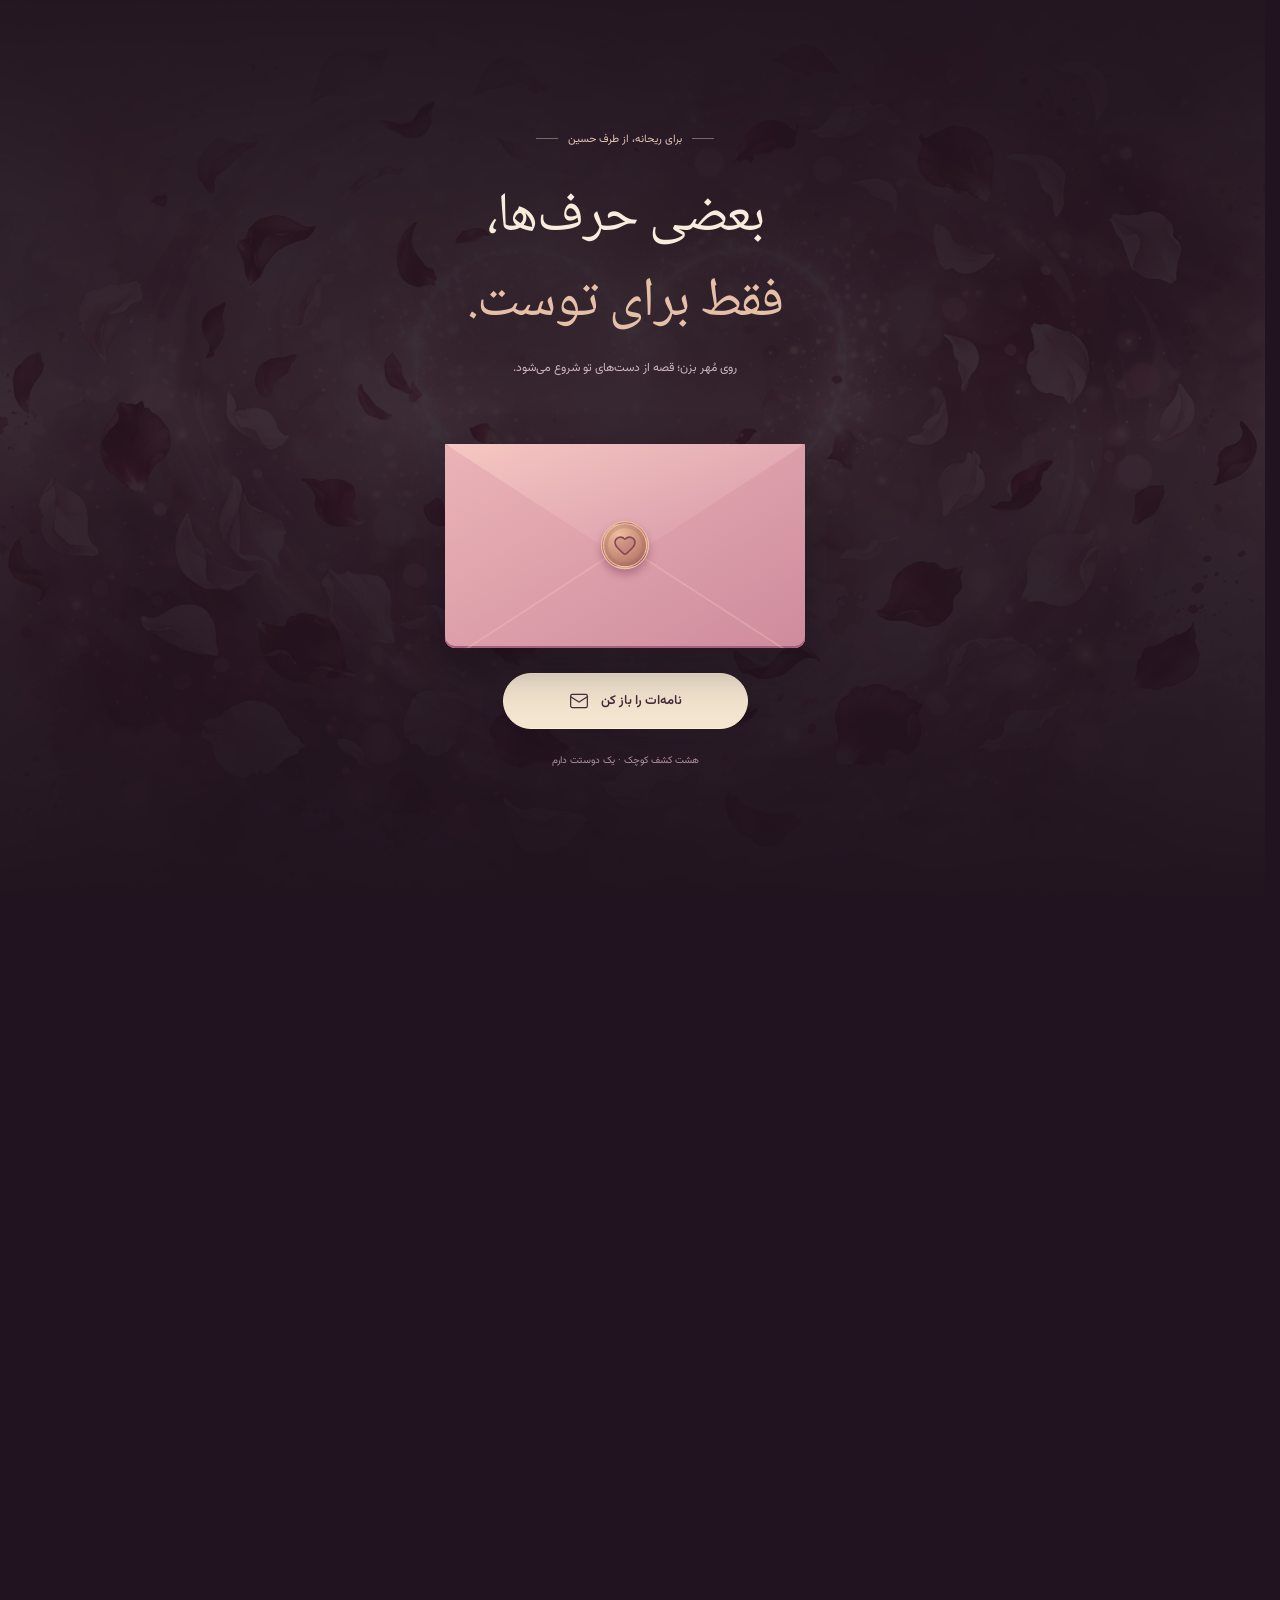
==== index.html @ 5a9adf11 "Fix touch entry and restore replayable cinematic interactions across the story" ====
<!doctype html>
<html lang="fa" dir="rtl"><head>
<meta charset="utf-8"><meta name="viewport" content="width=device-width,initial-scale=1,viewport-fit=cover">
<meta name="theme-color" content="#21131f"><meta name="color-scheme" content="dark">
<meta name="description" content="برای ریحانه، از طرف حسین؛ هشت کشف کوچک و یک دوستت دارم.">
<title>ریحانه | یک قصه برای دو نفر</title>
<script>history.scrollRestoration='manual';window.__entryHash=location.hash;if(location.hash)history.replaceState(null,'',location.pathname+location.search);</script>
<link rel="icon" href="assets/icons.svg" type="image/svg+xml">
<link rel="preload" href="assets/vazirmatn.woff2" as="font" type="font/woff2" crossorigin>
<link rel="preload" href="assets/naskh.ttf" as="font" type="font/ttf" crossorigin>
<link rel="stylesheet" href="experience.css?v=20261019-7">
<script defer src="content.js?v=20261019-7"></script><script defer src="experience.js?v=20261019-7"></script>
</head><body class="intro-visible">
<div id="story-intro" role="dialog" aria-modal="true" aria-labelledby="intro-title">
 <div class="intro-backdrop" aria-hidden="true"></div><div class="intro-content">
 <p class="overline">برای ریحانه، از طرف حسین</p>
 <h1 id="intro-title">بعضی حرف‌ها،<br><em>فقط برای توست.</em></h1>
 <p class="intro-sub">روی مُهر بزن؛ قصه از دست‌های تو شروع می‌شود.</p>
 <button class="intro-object" id="intro-envelope" type="button" aria-label="مُهر پاکت را باز کن" aria-controls="story"><span class="paper-envelope" aria-hidden="true"><span class="env-back"></span><span class="env-note">ریحانه‌ام<br><small>این دل، برای توست.</small></span><span class="env-pocket"></span><span class="env-flap"></span><span class="env-seal"><svg class="icon"><use href="assets/icons.svg#Heart"></use></svg></span></span></button>
 <button class="btn ivory" id="intro-start" type="button">نامه‌ات را باز کن <svg class="icon" aria-hidden="true"><use href="assets/icons.svg#Mail"></use></svg></button>
 <p class="intro-foot">هشت کشف کوچک · یک دوستت دارم</p>
 </div></div>
<main id="story" inert aria-hidden="true">
<section class="hero" id="home">
 <img class="hero-image" src="assets/hero.webp" width="1600" height="1067" alt="گردباد گلبرگ‌ها دور یک قلب نورانی" decoding="async">
 <div class="hero-shade"></div><div class="hero-content"><p class="overline">یک قصه، فقط برای ما</p><h2 role="heading" aria-level="1">ریحانه<span>آرامِ جانِ من</span></h2><p class="hero-copy">این‌همه راه، این‌همه آدم؛<br>چه خوب که سهمِ من، تو شدی.</p><a class="btn ivory" href="#ch1">بیا، از اینجا شروع کنیم <svg class="icon" aria-hidden="true"><use href="assets/icons.svg#ArrowLeft"></use></svg></a><a class="scroll-hint" href="#ch1">آرام پایین بیا <svg class="icon" aria-hidden="true"><use href="assets/icons.svg#ChevronDown"></use></svg></a></div>
</section>
<nav class="journey-nav" aria-label="مسیر قصه"><button id="journey-open" type="button" aria-haspopup="dialog"><svg class="icon" aria-hidden="true"><use href="assets/icons.svg#BookOpen"></use></svg><span id="current-label">قصهٔ ما</span></button><div class="journey-track" aria-hidden="true"><span id="progress-fill"></span></div><span id="progress-count" aria-label="تعداد مراحل کامل‌شده">۰ از ۸</span></nav>
<section class="chapter chapter-heart" id="ch1" data-chapter="1">
 <header class="chapter-head"><p class="eyebrow"><span>۱</span> از هشت کشف</p><h2>قلبم، پیشِ توست.</h2><p class="lead">نگهش دار. بعضی دل‌ها، با یک لمس آرام می‌گیرند.</p><span class="done-badge"><svg class="icon" aria-hidden="true"><use href="assets/icons.svg#Check"></use></svg>این تکه پیدا شد</span></header>
 <div class="scene heart-scene"><span class="scene-kicker">دل، به امانت</span><button id="hold-zone" type="button" aria-label="قلب را حدود سه ثانیه نگه دار" aria-describedby="hold-hint"><svg viewBox="0 0 100 100" aria-hidden="true">
              <defs>
                <clipPath id="heart-clip"><path d="M50 88C20 62 8 45 8 29.5 8 16.6 17.6 8 29.2 8 37.9 8 45.7 13.4 50 21.6 54.3 13.4 62.1 8 70.8 8 82.4 8 92 16.6 92 29.5 92 45 80 62 50 88Z"/></clipPath>
                <linearGradient id="heart-grad" x1="0" y1="1" x2="0" y2="0">
                  <stop offset="0%" stop-color="#962f57"/><stop offset="55%" stop-color="#d36b8b"/><stop offset="100%" stop-color="#ffd8c9"/>
                </linearGradient>
              </defs>
              <path d="M50 88C20 62 8 45 8 29.5 8 16.6 17.6 8 29.2 8 37.9 8 45.7 13.4 50 21.6 54.3 13.4 62.1 8 70.8 8 82.4 8 92 16.6 92 29.5 92 45 80 62 50 88Z" fill="#d59caa22" stroke="#efb8be" stroke-width="1"/>
              <g clip-path="url(#heart-clip)">
                <rect id="heart-fill" x="0" y="100" width="100" height="100" fill="url(#heart-grad)"/>
              </g>
            </svg><img class="glass-heart" src="assets/glass-heart.webp" width="560" height="560" loading="lazy" alt=""><span id="hold-pct">۰٪</span></button><p class="hint" id="hold-hint">سه ثانیه نگهش دار؛ همین‌قدر نزدیک.</p><button class="text-button heart-replay" id="heart-replay" type="button" hidden>دوباره، با یک لمس</button><div class="revelation" ><p class="waiting">یک حرفِ نگفته، همین‌جا منتظر توست.</p><p class="verse" hidden>دلِ من در سبدی عشق به نیلِ تو سپرد<br>نگهش دار؛ به موسی شدنش می‌ارزد</p></div></div><a class="next-link" href="#ch2">کشف بعدی<svg class="icon" aria-hidden="true"><use href="assets/icons.svg#ArrowLeft"></use></svg></a></section>
<section class="chapter chapter-letter" id="ch2" data-chapter="2"><header class="chapter-head"><p class="eyebrow"><span>۲</span> از هشت کشف</p><h2>چند خط، فقط برای تو.</h2><p class="lead">حرف‌هایی هست که هر بار باید جورِ دیگری گفت.</p><span class="done-badge"><svg class="icon" aria-hidden="true"><use href="assets/icons.svg#Check"></use></svg>این تکه پیدا شد</span></header>
 <div class="scene letter-scene" id="letter-stage"><div class="letter-closed" id="letter-closed"><button class="envelope-button" id="envelope" type="button" aria-label="باز کردن نامه‌های عاشقانه" aria-expanded="false" aria-controls="env-reader"><span class="paper-envelope" aria-hidden="true"><span class="env-back"></span><span class="env-note">ریحانه‌ام<br><small>این دل، برای توست.</small></span><span class="env-pocket"></span><span class="env-flap"></span><span class="env-seal"><svg class="icon"><use href="assets/icons.svg#Heart"></use></svg></span></span></button><p class="hint">روی مُهر بزن؛ این نامه برای توست.</p></div>
 <article class="letter-reader" id="env-reader" hidden><div class="letter-top"><span>از حسین، برای تو</span><button id="env-close" class="text-button" type="button">بستن <svg class="icon" aria-hidden="true"><use href="assets/icons.svg#X"></use></svg></button></div><p class="letter-title" id="letter-title"></p><p class="letter-verse" id="env-msg" tabindex="0" role="region" aria-label="متن نامه" aria-live="polite"></p><p class="letter-sign">با تمامِ دل، همسرت</p><div class="letter-controls"><button class="icon-button" id="env-prev" type="button" aria-label="نامهٔ قبلی"><svg class="icon" aria-hidden="true"><use href="assets/icons.svg#ArrowRight"></use></svg></button><span id="letter-count">۱ / ۲۷</span><button class="btn small" id="env-next" type="button">نامهٔ بعد <svg class="icon" aria-hidden="true"><use href="assets/icons.svg#ArrowLeft"></use></svg></button></div></article></div><a class="next-link" href="#ch3">کشف بعدی<svg class="icon" aria-hidden="true"><use href="assets/icons.svg#ArrowLeft"></use></svg></a></section>
<section class="chapter chapter-wheel" id="ch3" data-chapter="3"><header class="chapter-head"><p class="eyebrow"><span>۳</span> از هشت کشف</p><h2>تو، به هزار نام.</h2><p class="lead">هر اسمت، یک جورِ تازه از دوست داشتن است.</p><span class="done-badge"><svg class="icon" aria-hidden="true"><use href="assets/icons.svg#Check"></use></svg>این تکه پیدا شد</span></header>
 <div class="scene wheel-scene"><div class="wheel-wrap"><span class="wheel-pointer"><svg class="icon" aria-hidden="true"><use href="assets/icons.svg#Heart"></use></svg></span><canvas id="wheel" width="720" height="720" role="img" aria-label="گردونهٔ هشت نام عاشقانه"></canvas><span class="wheel-hub"><svg class="icon" aria-hidden="true"><use href="assets/icons.svg#Heart"></use></svg></span></div><div class="wheel-result" aria-live="polite"><h3 id="wheel-name">امروز چه صدایت کنم؟</h3><p id="wheel-mean">یکی از نام‌هایی که فقط بین ماست.</p></div><button class="btn" id="wheel-spin" type="button">بچرخان <svg class="icon" aria-hidden="true"><use href="assets/icons.svg#RotateCcw"></use></svg></button></div><a class="next-link" href="#ch4">کشف بعدی<svg class="icon" aria-hidden="true"><use href="assets/icons.svg#ArrowLeft"></use></svg></a></section>
<section class="chapter chapter-garden" id="ch4" data-chapter="4"><header class="chapter-head"><p class="eyebrow"><span>۴</span> از هشت کشف</p><h2>تو آمدی، بهار شد.</h2><p class="lead">ده گل بکار؛ برای تمام روزهایی که با تو سبز شدند.</p><span class="done-badge"><svg class="icon" aria-hidden="true"><use href="assets/icons.svg#Check"></use></svg>این تکه پیدا شد</span></header>
 <div class="scene garden-scene"><div id="garden" class="garden" role="group" aria-label="باغ ریحانه"><img src="assets/garden.webp" width="1200" height="800" loading="lazy" alt="باغی سبز در نور غروب، با گل‌های صورتی در دو سوی آن"><div id="flowers" aria-hidden="true"></div><button id="plant-flower" class="btn garden-plant" type="button">یک گل برای تو <svg class="icon" aria-hidden="true"><use href="assets/icons.svg#Flower2"></use></svg></button></div><p class="hint" id="garden-count">۰ از ۱۰ گل</p><div class="revelation" ><p class="waiting">یک حرفِ نگفته، همین‌جا منتظر توست.</p><p class="verse" hidden>هم‌قدم با من بیا این فصلِ حزن‌انگیز را<br>عشق زیبا می‌کند غمگینیِ پاییز را</p></div></div><a class="next-link" href="#ch5">کشف بعدی<svg class="icon" aria-hidden="true"><use href="assets/icons.svg#ArrowLeft"></use></svg></a></section>
<section class="chapter chapter-night" id="ch5" data-chapter="5"><header class="chapter-head"><p class="eyebrow"><span>۵</span> از هشت کشف</p><h2>روشنیِ شب‌های من.</h2><p class="lead">هفت فانوس را روشن کن. بعضی شب‌ها، یک نفر کم دارند.</p><span class="done-badge"><svg class="icon" aria-hidden="true"><use href="assets/icons.svg#Check"></use></svg>این تکه پیدا شد</span></header>
 <div class="scene night-scene"><div id="sky" class="sky" aria-label="هفت فانوس شب"></div><p class="hint" id="sky-progress">۰ از ۷ فانوس روشن</p><div class="revelation" ><p class="waiting">یک حرفِ نگفته، همین‌جا منتظر توست.</p><p class="verse" hidden>چو از شوق تو یک شب خواب در چشمم نمی‌آید<br>اجازت ده که شب‌ها گرد کویت پاسبان باشم…</p></div></div><a class="next-link" href="#ch6">کشف بعدی<svg class="icon" aria-hidden="true"><use href="assets/icons.svg#ArrowLeft"></use></svg></a></section>
<section class="chapter chapter-scratch" id="ch6" data-chapter="6"><header class="chapter-head"><p class="eyebrow"><span>۶</span> از هشت کشف</p><h2>یک قول، زیرِ غبار.</h2><p class="lead">زمان می‌گذرد؛ بعضی حرف‌ها سرِ جایشان می‌مانند.</p><span class="done-badge"><svg class="icon" aria-hidden="true"><use href="assets/icons.svg#Check"></use></svg>این تکه پیدا شد</span></header>
 <div class="scene scratch-scene"><div class="scratch-wrap"><p class="scratch-verse">به وصف هیچ کسی جز تو دم نخواهم زد<br>خوشا کسی که اگر شاعر است، شاعر توست</p><canvas id="scratch-canvas" aria-label="پوشش کارت؛ برای پیدا کردن عهد روی آن بکش"></canvas></div><p class="hint" id="scratch-pct">با انگشت، غبارِ روی قولم را کنار بزن.</p><button class="text-button" id="scratch-reveal" type="button">قولم را بخوان <svg class="icon" aria-hidden="true"><use href="assets/icons.svg#ArrowLeft"></use></svg></button><button class="text-button" id="scratch-replay" type="button" hidden>دوباره پیدایش کن</button></div><a class="next-link" href="#ch7">کشف بعدی<svg class="icon" aria-hidden="true"><use href="assets/icons.svg#ArrowLeft"></use></svg></a></section>
<section class="chapter chapter-compass" id="ch7" data-chapter="7"><header class="chapter-head"><p class="eyebrow"><span>۷</span> از هشت کشف</p><h2>هر راه، به تو می‌رسد.</h2><p class="lead">دور هم که بشوم، دلم راه برگشت را بلد است.</p><span class="done-badge"><svg class="icon" aria-hidden="true"><use href="assets/icons.svg#Check"></use></svg>این تکه پیدا شد</span></header>
 <div class="scene compass-scene"><div class="compass-wrap"><img src="assets/compass-case.webp" width="650" height="650" loading="lazy" alt="بدنهٔ برنجی قطب‌نمای دلم"><svg viewBox="0 0 300 300" aria-hidden="true">
              <circle cx="150" cy="150" r="142" fill="#251a2b" stroke="#b7986b" stroke-width="2"/>
              <circle cx="150" cy="150" r="118" fill="none" stroke="#b7986b" stroke-width="1.5" stroke-dasharray="3 7"/>
              <g font-family="Vazirmatn,Tahoma" font-weight="800" font-size="17" fill="#d9bf9c" text-anchor="middle">
                <text x="150" y="64" class="compass-north">ریحانه</text>
                <text x="235" y="157">سفر</text>
                <text x="150" y="245">خواب</text>
                <text x="65" y="157">دنیا</text>
              </g>
              <g id="needle">
                <polygon points="150,84 162,150 150,168 138,150" fill="#ecb69a"/>
                <polygon points="150,220 162,150 150,132 138,150" fill="#8b5668" opacity=".45"/>
              </g>
              <g transform="translate(150,150)">
                <path d="M0 9.35 -0.65 8.72C-3.4 6.36 -5 4.78 -5 2.75 -5 1.08 -3.58 -0.35 -1.75 -0.35 -0.94 -0.35 -0.09 0.05 0 0.59 0.09 0.05 0.94 -0.35 1.75 -0.35 3.58 -0.35 5 1.08 5 2.75 5 4.78 3.4 6.36 0.65 8.72Z" transform="scale(1.6) translate(0,-4)" fill="#d7b78a" stroke="#f8d9a2" stroke-width=".8"/>
              </g>
              <circle cx="150" cy="150" r="7" fill="#d7b78a" stroke="#f8d9a2" stroke-width="2.5"/>
            </svg></div><div class="compass-result" aria-live="polite"><h3 id="compass-word">راه خانه را بلدم.</h3><p id="compass-mean">بچرخان؛ ببین تهِ همهٔ راه‌ها کجاست.</p></div><button class="btn" id="compass-btn" type="button">دلم را راهی کن <svg class="icon" aria-hidden="true"><use href="assets/icons.svg#Compass"></use></svg></button><p class="mini-verse">مرا چون موج، دوری از تو ممکن نیست ای ساحل…</p></div><a class="next-link" href="#ch8">کشف بعدی<svg class="icon" aria-hidden="true"><use href="assets/icons.svg#ArrowLeft"></use></svg></a></section>
<section class="chapter chapter-rain" id="ch8" data-chapter="8"><header class="chapter-head"><p class="eyebrow"><span>۸</span> از هشت کشف</p><h2>این بار، دلم را بگیر.</h2><p class="lead">سی ثانیه بازی؛ یا یک‌راست برویم سراغ حرفِ آخر.</p><span class="done-badge"><svg class="icon" aria-hidden="true"><use href="assets/icons.svg#Check"></use></svg>این تکه پیدا شد</span></header>
 <div class="scene rain-scene"><div class="game-top"><span>قلب‌ها <b id="tap-caught">۰</b></span><span>زمان <b id="tap-time">۳۰</b></span><span>رکورد <b id="tap-best">۰</b></span></div><div id="tap-stage" class="tap-stage"><div id="tap-start-wrap"><p>یک بار دیگر، دلم را ببر.</p><button class="btn" id="tap-start" type="button">شروعِ باران <svg class="icon" aria-hidden="true"><use href="assets/icons.svg#Heart"></use></svg></button></div></div><p id="tap-msg" class="hint" role="status">قلب‌های روشن را بگیر؛ از تیره‌ها بگذر.</p><button class="text-button" id="tap-skip" type="button">فقط حرفِ دلت را می‌خواهم <svg class="icon" aria-hidden="true"><use href="assets/icons.svg#ArrowLeft"></use></svg></button><div class="revelation" ><p class="waiting">یک حرفِ نگفته، همین‌جا منتظر توست.</p><p class="verse" hidden>پشت هر پنجره باشم، نظرم خیره به توست<br>در نگاهم تو فقط منظرهٔ دلخواهی!</p></div></div><a class="next-link" href="#finale">حرفِ آخر <svg class="icon" aria-hidden="true"><use href="assets/icons.svg#ArrowLeft"></use></svg></a></section>
<section class="finale" id="finale"><p class="overline">تمام این قصه، برای همین لحظه بود</p><div class="final-heart"><svg class="icon" aria-hidden="true"><use href="assets/icons.svg#Heart"></use></svg></div><h2>آخرِ قصه،<br><em>باز هم تویی.</em></h2><div id="finale-lock"><p id="remaining-text">هشت تکهٔ قلب هنوز منتظر توست.</p><a id="next-missing" class="btn ivory" href="#ch1">برگردیم دنبال تکهٔ بعدی <svg class="icon" aria-hidden="true"><use href="assets/icons.svg#ArrowLeft"></use></svg></a></div><div id="finale-letter" hidden><p class="final-verse">چه زیبا می‌شود گاهی، به شخصی مبتلا گشتن<br>برای یک نفر ماندن، برای یک نفر مردن</p><p class="final-copy">ریحانه‌ام؛<br>این چند بازی، بهانه بود. دلم می‌خواست میان روزهای شلوغ، یک جای کوچک باشد که هر وقت بازش کردی، یادت بیاید: یکی هست که از داشتن تو، هنوز دلش گرم می‌شود.<br><strong>چه خوب که تو، هم‌سفرِ منی.</strong></p><span class="signature">حسین، با تمامِ دل</span><details class="voice-note"><summary>یک صدای آشنا <svg class="icon" aria-hidden="true"><use href="assets/icons.svg#Mail"></use></svg></summary><p>اگر پیام صوتی داری، همین‌جا انتخابش کن و گوش بده.</p><label class="file-label">انتخاب پیام صوتی<input id="voice-local" type="file" accept="audio/*"></label><audio id="voice-player" controls preload="none" hidden></audio></details></div></section>
<section id="memory-vault" hidden><details class="vault-shell"><summary><span><svg class="icon" aria-hidden="true"><use href="assets/icons.svg#BookOpen"></use></svg> صندوقچهٔ خاطرات ما</span><svg class="icon" aria-hidden="true"><use href="assets/icons.svg#ChevronDown"></use></svg></summary><p class="vault-intro">قصه‌مان هنوز ادامه دارد. یک لحظه‌اش را اینجا نگه داریم؟</p><div class="vault-grid"><form id="vault-form"><label>اسم این خاطره<input id="vault-title" maxlength="65" placeholder="مثلاً: آن عصرِ بارانی" required></label><label>حرفی که بماند<textarea id="vault-body" maxlength="1200" rows="4" required placeholder="از همان چیزهای کوچکِ دوست‌داشتنی…"></textarea></label><div class="form-row"><label>عکس، اگر دوست داری<input id="vault-photo" type="file" accept="image/*"></label><label>برای یک روزِ آینده<input id="vault-date" type="date"></label></div><button class="btn ivory" type="submit">بماند برای ما <svg class="icon" aria-hidden="true"><use href="assets/icons.svg#Heart"></use></svg></button><p id="vault-status" class="hint" role="status"></p></form><div id="vault-items"></div></div><p class="privacy-note">این یادگاری‌ها فقط در مرورگر همین دستگاه می‌مانند؛ پاک‌کردن داده‌های مرورگر، آن‌ها را هم پاک می‌کند.</p></details></section>
<footer>برای ریحانه، از طرف کسی که دلش پیش توست. <svg class="icon" aria-hidden="true"><use href="assets/icons.svg#Heart"></use></svg></footer>
</main><button id="sound-toggle" class="sound-toggle icon-button" type="button" aria-label="روشن کردن صدای افکت‌ها" aria-pressed="false"><svg class="icon" aria-hidden="true"><use href="assets/icons.svg#VolumeX"></use></svg></button><div id="story-toast" role="status" aria-live="polite"></div>
<dialog id="journey-dialog" aria-labelledby="journey-title"><div class="dialog-top"><h2 id="journey-title">کجای قصه‌ایم؟</h2><button id="journey-close" class="icon-button" type="button" aria-label="بستن مسیر قصه"><svg class="icon" aria-hidden="true"><use href="assets/icons.svg#X"></use></svg></button></div><p>هر کشف، یک تکه از قلب ما.</p><div id="journey-links"></div></dialog>
</body></html>
---- experience.css ----
@font-face{font-family:Vazirmatn;src:url('assets/vazirmatn.woff2') format('woff2');font-weight:100 900;font-display:swap}
@font-face{font-family:Naskh;src:url('assets/naskh.ttf') format('truetype');font-weight:400 700;font-display:swap}
:root{color-scheme:dark;--plum:#21131f;--cream:#f8ecdc;--muted:#c4aeb7;--rose:#d994a5;--gold:#d8b58c;--line:#e4c5b52b;--ease:cubic-bezier(.2,.75,.25,1);--safe-bottom:env(safe-area-inset-bottom,0px)}
*{box-sizing:border-box;-webkit-tap-highlight-color:transparent}html{scroll-behavior:smooth;scroll-padding-top:90px;scrollbar-gutter:stable}body{margin:0;background:var(--plum);color:var(--cream);font:400 14px/1.9 Vazirmatn,Tahoma,sans-serif;overflow-x:clip}button,input,textarea{font:inherit}button,a{-webkit-touch-callout:none;touch-action:manipulation}button{cursor:pointer}button:disabled{cursor:wait;opacity:.66}button,a,input,textarea,summary{outline-offset:5px}button:focus-visible,a:focus-visible,input:focus-visible,textarea:focus-visible,summary:focus-visible{outline:2px solid #f3d19f}a{color:inherit;text-decoration:none}button{color:inherit}h1,h2,h3,p{margin:0}h1,h2{font-family:Naskh,Vazirmatn,serif;font-weight:500}em{font-style:normal;color:#e6bfa7}img{max-width:100%;display:block}svg{display:block}.icon{width:20px;height:20px;fill:none;stroke:currentColor;stroke-width:1.45;stroke-linecap:round;stroke-linejoin:round;flex-shrink:0}[hidden]{display:none!important}body.intro-visible{overflow:hidden}body.intro-visible #story{visibility:hidden}body.intro-visible .sound-toggle{visibility:hidden}::selection{background:#8f4767;color:#fff}
.btn{border:1px solid #e1ac9f66;border-radius:999px;min-height:52px;padding:12px 25px;background:#a85b75;color:#fff1e7;box-shadow:0 8px 25px #120a1533;display:inline-flex;align-items:center;justify-content:center;gap:12px;font-size:13px;font-weight:600;transition:transform .22s,background .22s,box-shadow .22s}.btn:hover{background:#b76c85;box-shadow:0 10px 28px #120a1544}.btn:active,.icon-button:active{transform:scale(.97)}.btn.ivory{background:#f4e5d0;color:#452a38;border-color:#fff0d4;box-shadow:0 8px 26px #120a1522}.btn.ivory:hover{background:#fff3df}.btn.small{min-height:46px;padding:9px 18px;font-size:12px}.icon-button{width:46px;height:46px;border-radius:50%;display:inline-grid;place-items:center;border:1px solid var(--line);background:#fff6e90a;color:var(--cream)}.text-button{border:0;background:transparent;min-height:44px;padding:8px 5px;display:inline-flex;align-items:center;justify-content:center;gap:8px;font-size:12px;color:var(--muted)}.text-button:hover{color:var(--cream)}.overline{font-size:11px;color:#e2c4b5;font-weight:400}.overline:before,.overline:after{content:'';display:inline-block;vertical-align:middle;width:22px;height:1px;background:currentColor;opacity:.45;margin:0 10px}.hint{font-size:11px;line-height:1.9;color:var(--muted);text-align:center}.next-link{display:flex;align-items:center;justify-content:center;gap:12px;font-size:12px;min-height:48px;margin:24px auto 0;color:#d5b7b4;width:fit-content}.next-link .icon{width:16px}.next-link:hover{color:var(--cream)}
/* Invitation is part of the first HTML paint; its decorative layers cannot scroll. */
#story-intro{position:fixed;inset:0;z-index:200;overflow-y:auto;overflow-x:clip;display:grid;place-items:center;background:#21131f;isolation:isolate;transition:opacity .65s var(--ease),visibility .65s}.intro-backdrop{position:absolute;inset:0;overflow:hidden;z-index:-1;pointer-events:none;background:url('assets/hero.webp') center/cover;opacity:.18;filter:saturate(.6)}.intro-backdrop:after{content:'';position:absolute;inset:0;background:linear-gradient(0deg,#21131ff5,#21131f44 55%,#21131fe6)}.intro-content{position:relative;width:min(100%,470px);text-align:center;padding:max(34px,env(safe-area-inset-top)) 26px max(32px,var(--safe-bottom))}.intro-content h1{font-size:clamp(36px,9.6vw,53px);line-height:1.55;margin-top:25px;letter-spacing:-.02em}.intro-sub{color:#cdb7be;font-size:12px;margin-top:11px}.intro-object{position:relative;width:min(310px,90%);margin:24px auto 25px;perspective:900px}.intro-object img{width:100%;height:auto;filter:drop-shadow(0 20px 25px #10081277);transition:transform .85s var(--ease),opacity .7s}.seal-light{position:absolute;inset:30%;border-radius:50%;box-shadow:0 0 80px #dba29022;pointer-events:none}.intro-content>.btn{min-width:245px;min-height:56px}.intro-foot{font-size:10px;color:#ad919f;margin-top:22px}.opening .intro-object img{transform:translateY(-18px) rotateX(12deg) scale(1.04);opacity:.3}#story-intro.leaving{opacity:0;visibility:hidden;pointer-events:none}
.hero{min-height:100svh;position:relative;display:grid;align-items:end;isolation:isolate;overflow:hidden}.hero-image,.hero-shade{position:absolute;inset:0;width:100%;height:100%;object-fit:cover;z-index:-2}.hero-image{object-position:53% 50%}.hero-shade{z-index:-1;background:linear-gradient(0deg,#21131f 1%,#21131fdd 15%,#21131f22 80%)}.hero-content{text-align:center;padding:110px 24px 70px;max-width:600px;margin:0 auto;width:100%}.hero-content h2{font-size:clamp(75px,22vw,110px);line-height:1.2;margin:27px 0 24px;text-shadow:0 4px 30px #3b1027aa}.hero-content h2 span{display:block;font:400 19px/1.8 Naskh,Vazirmatn;letter-spacing:.03em;color:#ecc8b4;margin-top:12px}.hero-copy{font-size:14px;line-height:2.1;color:#ead6d4;margin-bottom:26px}.scroll-hint{font-size:10px;color:#b49ca8;display:flex;align-items:center;justify-content:center;gap:5px;margin:18px auto 0;width:fit-content;min-height:44px}.scroll-hint .icon{width:14px}
.journey-nav{position:sticky;top:0;z-index:60;display:flex;align-items:center;gap:15px;padding:12px 20px;background:#21131feb;border-bottom:1px solid #d8b58c22;backdrop-filter:blur(15px);min-height:66px}.journey-nav button{display:flex;align-items:center;gap:8px;background:none;border:0;min-height:42px;padding:0;font-size:11px;white-space:nowrap}.journey-nav .icon{width:17px;color:var(--gold)}.journey-track{height:2px;flex:1;background:#e4c5b529;border-radius:4px;overflow:hidden}.journey-track span{display:block;width:0;height:100%;background:#e6c6a5;transition:width .65s}.journey-nav>span{font-size:10px;color:#e0c2a9;white-space:nowrap}
.chapter{position:relative;padding:60px 20px 50px;scroll-margin-top:0;isolation:isolate;border-bottom:1px solid #edd2bc0b;--scene:#ffffff05}.chapter-head{max-width:560px;margin:0 auto 28px;text-align:center}.eyebrow{font-size:10px;color:var(--gold);display:flex;align-items:center;justify-content:center;gap:8px}.eyebrow>span{font:400 27px/1 Naskh,serif;border-bottom:1px solid var(--gold);padding:0 4px 6px}.chapter h2{font-size:clamp(31px,8.4vw,42px);line-height:1.55;margin:16px 0 10px}.lead{font-size:12px;line-height:2;color:#c8b3bb;max-width:38ch;margin:auto}.done-badge{display:none;align-items:center;justify-content:center;gap:5px;font-size:9px;color:#d5bda0;margin-top:12px}.done-badge .icon{width:13px;height:13px}.chapter.done .done-badge{display:inline-flex}.scene{position:relative;max-width:450px;margin:0 auto;border:1px solid var(--line);border-radius:26px;padding:24px 20px;background:var(--scene);box-shadow:0 20px 65px #0c071115;text-align:center;overflow:hidden}.scene-kicker{font-size:11px;color:var(--gold);font-family:Naskh,serif}.chapter-heart{background:#2b1928}.chapter-letter{background:#35232c}.chapter-wheel{background:#241c32}.chapter-garden{background:#142b27}.chapter-night{background:#151d30}.chapter-scratch{background:#33242b}.chapter-compass{background:#1a2634}.chapter-rain{background:#321b2b}
.revelation{min-height:112px;display:grid;align-items:center;margin:15px 0 0;position:relative}.revelation .waiting{font-size:10px;color:#9f8796}.verse{font-family:Naskh,serif;font-size:clamp(17px,4.5vw,21px);line-height:2;color:#f0d6bc;animation:reveal .65s var(--ease) both}.done .revelation{border-top:1px solid #e2bfa022;padding-top:14px}.done .revelation .waiting{display:none}.done .revelation .verse{display:block!important}#hold-zone{position:relative;display:block;width:240px;max-width:92%;aspect-ratio:1;margin:8px auto 10px;border:0;background:none;padding:0;touch-action:none;user-select:none;-webkit-user-select:none;filter:drop-shadow(0 10px 24px #c35d8130)}#hold-zone>svg{width:100%;height:100%;filter:drop-shadow(0 2px 2px #ffedcf22)}#hold-pct{position:absolute;inset:0;display:grid;place-items:center;padding-top:20px;font-size:24px;font-weight:300;color:#f8ddc7;font-variant-numeric:tabular-nums}.holding{animation:pulse 1.15s ease-in-out infinite}.heart-scene{background:#4a293522}.heart-scene .hint{min-height:42px}
.letter-scene{padding:0;min-height:450px;background:#f7eddf;color:#573c43;border:1px solid #dfc9a9;box-shadow:0 22px 60px #1309133d}.letter-closed{min-height:450px;display:flex;flex-direction:column;align-items:center;justify-content:center;padding:25px}.envelope-button{background:none;padding:0;border:0;width:100%;filter:drop-shadow(0 18px 15px #76465a2b);transition:transform .4s}.envelope-button:hover{transform:translateY(-4px)}.envelope-button img{width:100%;height:auto}.letter-closed .hint{color:#a17c7f;margin-top:18px}.letter-reader{min-height:450px;padding:22px 22px 18px;display:flex;flex-direction:column;background:#f8efdf;text-align:right;animation:reveal .5s var(--ease)}.letter-top{display:flex;align-items:center;justify-content:space-between;border-bottom:1px solid #b38b6b44;padding-bottom:8px;font-size:10px;color:#97747a}.letter-top .text-button{color:#997c7d;font-size:10px}.letter-top .icon{width:14px;height:14px}.letter-title{font:500 22px/1.6 Naskh,serif;color:#9a4d68;text-align:center;margin:18px 0 7px}.letter-verse{font:500 clamp(18px,4.8vw,21px)/2.15 Naskh,serif;white-space:pre-line;text-align:center;flex:1;display:grid;align-content:center;min-height:185px;color:#54393e;transition:opacity .16s}.letter-verse.changing{opacity:0}.letter-sign{font:400 13px Naskh,serif;color:#a47c77;text-align:left;margin:15px 0}.letter-controls{display:flex;align-items:center;justify-content:space-between;gap:12px;border-top:1px solid #bb927944;padding-top:14px;margin-top:auto}.letter-controls .icon-button{color:#8f6168;border-color:#b3847544;background:transparent}.letter-controls>span{font-size:10px;color:#a08078}.letter-controls .btn{background:#93516a;border-color:#a26573}.letter-reader.is-changing .letter-verse{opacity:0}
.wheel-wrap{position:relative;width:min(286px,100%);aspect-ratio:1;margin:14px auto 22px}.wheel-wrap canvas{width:100%;height:100%;display:block;filter:drop-shadow(0 12px 22px #09051466)}.wheel-pointer{position:absolute;top:-13px;left:50%;transform:translateX(-50%) rotate(180deg);color:#efd4b4;z-index:3}.wheel-pointer .icon{width:22px;height:22px;fill:#efd4b4}.wheel-hub{position:absolute;inset:38%;border-radius:50%;display:grid;place-items:center;background:#ead4b4;color:#8b4963;border:5px double #ad815f;box-shadow:0 4px 10px #0f091b77}.wheel-hub .icon{fill:#8b4963}.wheel-result,.compass-result{min-height:100px}.wheel-result h3,.compass-result h3{font-family:Naskh,serif;font-size:25px;font-weight:500;color:#e9c3ac}.wheel-result p,.compass-result p{font-size:11px;line-height:2;color:#c4afbf;max-width:32ch;margin:6px auto 0}.wheel-scene{padding-bottom:27px}
.garden-scene{padding:0 0 15px;border-color:#9bbfb133;background:#172e29}.garden{position:relative;aspect-ratio:1.13;overflow:hidden;isolation:isolate;touch-action:manipulation}.garden>img{position:absolute;inset:0;width:100%;height:100%;object-fit:cover;object-position:center;z-index:-1}.garden-plant{position:absolute;bottom:17px;left:50%;transform:translateX(-50%);white-space:nowrap;font-size:11px;min-height:46px;padding:10px 17px;background:#22392ddc;border-color:#d4c19766;backdrop-filter:blur(8px)}.garden-plant:active{transform:translateX(-50%) scale(.97)}#flowers{position:absolute;inset:0;pointer-events:none}.flower{position:absolute;bottom:20%;transform-origin:bottom center;animation:bloom .85s var(--ease) both;filter:drop-shadow(0 3px 4px #071a12aa)}.garden-scene>.hint{margin-top:16px}.garden-scene>.revelation{padding:0 15px}.garden-scene .verse{font-size:18px}
.night-scene{background:#0e1729;border-color:#b6c7e52e;padding:15px 15px 20px}.sky{position:relative;aspect-ratio:1.15;isolation:isolate;border-radius:18px;background:#101a30;overflow:hidden}.sky-stars{position:absolute;inset:0;width:100%;height:100%;opacity:.7;pointer-events:none}.lantern{position:absolute;transform:translate(-50%,-50%);width:48px;height:62px;display:grid;place-items:center;border:0;background:transparent;color:#d9b28f88;padding:0;transition:color .6s,filter .6s}.lantern svg{width:32px;height:43px}.lantern.lit{color:#ffdf9b;filter:drop-shadow(0 0 10px #f8c77a88) drop-shadow(0 0 25px #ffc36955)}.night-scene>.hint{margin-top:12px}.night-scene .revelation{padding:10px 0 0}
.scratch-scene{padding:22px 15px}.scratch-wrap{position:relative;min-height:210px;display:grid;align-items:center;border-radius:15px;overflow:hidden;background:#f3e5d0;color:#65404a;border:1px solid #d1b28d}.scratch-verse{font:500 clamp(17px,4.5vw,21px)/2.3 Naskh,serif;padding:34px 12px}.scratch-wrap canvas{position:absolute;inset:0;width:100%;height:100%;touch-action:none;cursor:crosshair}.scratch-scene>.hint{margin:15px 0 2px}.scratch-scene .text-button{color:#d9b8b8}.compass-wrap{width:min(290px,100%);aspect-ratio:1;margin:0 auto 15px;filter:drop-shadow(0 8px 15px #060e1a88)}.compass-wrap svg{width:100%;height:100%}.compass-wrap svg>circle:first-of-type{stroke-width:5}.compass-wrap svg>circle:nth-of-type(2){stroke-opacity:.5}.compass-north{fill:#f6d2b7;font-size:18px}#needle{transform-origin:150px 150px;transition:transform 2.8s cubic-bezier(.12,.72,.18,1)}.compass-scene{background:#23303b;border-color:#c6b0833d}.mini-verse{font:400 15px/2 Naskh,serif;color:#ac9f9b;margin-top:23px}.compass-result{min-height:108px}
.rain-scene{padding:17px 14px 20px;background:#41223344}.game-top{display:flex;justify-content:space-around;gap:10px;align-items:center;font-size:10px;color:#c5a8b4;padding-bottom:16px}.game-top b{font-weight:500;color:#ffe1cd;font-size:16px;display:block;font-variant-numeric:tabular-nums}.tap-stage{position:relative;height:310px;border-radius:17px;overflow:hidden;background:#201523;border:1px solid #d3a9b424;touch-action:manipulation}#tap-start-wrap{position:absolute;inset:0;display:flex;align-items:center;justify-content:center;flex-direction:column;gap:20px;background:#241726e8;z-index:2}#tap-start-wrap>p{font-family:Naskh,serif;font-size:23px;color:#e5c6b5}.tap-heart{position:absolute;width:47px;height:47px;top:-52px;padding:6px;border:0;background:none;touch-action:none;animation:rainfall var(--life,3s) linear forwards;will-change:transform;color:#f1b6c5}.tap-heart .icon{width:100%;height:100%;fill:currentColor;stroke:#f3d1b3;stroke-width:.6;filter:drop-shadow(0 1px 5px #ef83a366)}.tap-heart.bad{color:#5a3a50}.tap-heart.bad .icon{stroke:#a786a1;filter:none}.rain-scene>#tap-msg{min-height:46px;padding:10px 5px 0}.rain-scene .revelation{min-height:100px}.rain-scene .text-button{color:#d8b2c3}
.finale{text-align:center;padding:80px 24px 70px;max-width:680px;margin:auto;scroll-margin-top:85px}.final-heart{width:70px;height:70px;margin:35px auto 18px;color:#d6a0a6;display:grid;place-items:center}.final-heart .icon{width:60px;height:60px;stroke-width:.7}.journey-complete .final-heart{filter:drop-shadow(0 0 22px #d588a766);animation:pulse 3s infinite}.journey-complete .final-heart .icon{fill:#bd728a33}.finale h2{font-size:42px;line-height:1.55;margin-bottom:25px}#remaining-text{font-size:12px;color:#c4a9b7;margin-bottom:24px}.final-verse{font:400 20px/2.2 Naskh,serif;color:#d8b48d;margin:28px 0;border-block:1px solid var(--line);padding:25px 0}.final-copy{font-size:13px;line-height:2.6;color:#dfcbd2;text-align:justify;text-align-last:center}.final-copy strong{display:block;text-align:center;font-size:15px;font-weight:500;color:#f2d5bf;margin-top:16px}.signature{font:500 19px Naskh,serif;color:#d2a6a2;display:block;margin:25px 0 0}.voice-note{max-width:370px;margin:36px auto 0;border-top:1px solid var(--line);padding-top:16px}.voice-note summary{list-style:none;cursor:pointer;display:flex;align-items:center;justify-content:center;gap:8px;font-size:11px;min-height:44px;color:#b99da8}.voice-note>p{font-size:11px;color:#c6aeb9;margin:12px 0}.file-label{display:block;font-size:11px}.file-label input{display:block;margin:10px auto;max-width:100%}audio{width:100%;margin-top:14px}
#memory-vault{padding:0 20px 50px;max-width:900px;margin:auto}.vault-shell{border:1px solid var(--line);border-radius:22px;background:#fff7eb04;padding:8px 18px}.vault-shell>summary{display:flex;justify-content:space-between;align-items:center;min-height:58px;cursor:pointer;font:400 21px Naskh,serif}.vault-shell>summary>span{display:flex;align-items:center;gap:12px}.vault-shell>summary>.icon{width:17px}.vault-intro{font-size:12px;color:#c7adb8;margin:12px 0 24px}.vault-grid{display:grid;gap:25px}label{display:block;font-size:11px;color:#d4bcc3;margin-bottom:17px}input,textarea{display:block;width:100%;min-width:0;margin-top:8px;background:#ead7cf0a;border:1px solid #c9a2ae40;border-radius:12px;padding:12px;color:#f7e8dc;min-height:47px;font-size:12px;line-height:1.9}textarea{resize:vertical}input[type=file]{font-size:10px;padding:10px}input[type=date]{text-align:right}input::placeholder,textarea::placeholder{color:#987c89}form .btn{width:100%}.privacy-note{font-size:10px;color:#ad8d9d;line-height:2;margin:22px 0 16px}.vault-item{border-top:1px solid var(--line);padding:18px 0}.vault-item h4{font-size:13px;font-weight:500;margin:0 0 7px}.vault-item p{font-size:12px;color:#cfb7c1;white-space:pre-wrap;overflow-wrap:anywhere}.vault-item img{border-radius:12px;margin-top:13px;max-height:240px;object-fit:cover;width:100%}.vault-date{font-size:9px;color:#ad8b9b;margin-bottom:8px}.vault-delete{border:0;background:none;color:#ac8c9c;min-height:44px;padding:8px 0;font-size:10px}.vault-empty{font-size:11px;color:#ac8c9c;text-align:center;padding:25px 8px}
footer{display:flex;justify-content:center;align-items:center;gap:8px;font-size:9px;color:#9d7c8d;padding:20px 50px calc(75px + var(--safe-bottom));text-align:center}footer .icon{width:12px;height:12px}.sound-toggle{position:fixed;bottom:calc(14px + var(--safe-bottom));left:15px;z-index:65;background:#251723e8;backdrop-filter:blur(10px);border-color:#c9a78f55;width:44px;height:44px;color:#e5c8ae}.sound-toggle .icon{width:17px;height:17px}#story-toast{position:fixed;bottom:calc(76px + var(--safe-bottom));left:50%;transform:translate(-50%,12px);width:max-content;max-width:calc(100vw - 40px);z-index:80;background:#f0e1ce;color:#54313e;border-radius:999px;padding:11px 22px;font-size:11px;box-shadow:0 8px 25px #0f081844;opacity:0;visibility:hidden;pointer-events:none;transition:opacity .25s,transform .25s,visibility .25s}#story-toast.visible{transform:translate(-50%,0);opacity:1;visibility:visible}
dialog{padding:24px;border:1px solid #c5a58a55;border-radius:26px;background:#2c1c2a;color:var(--cream);width:min(420px,calc(100vw - 30px));max-height:85svh;overflow:auto}dialog::backdrop{background:#100a17ad;backdrop-filter:blur(5px)}.dialog-top{display:flex;align-items:center;justify-content:space-between}.dialog-top h2{font-size:29px}.dialog-top+p{font-size:11px;color:#b797a8;margin:12px 0 15px}#journey-links a{display:flex;align-items:center;gap:14px;min-height:53px;border-top:1px solid var(--line);font-size:12px}#journey-links a>span:first-child{font-family:Naskh,serif;font-size:21px;color:#ba959b;width:22px}#journey-links .icon{margin-right:auto;width:16px;color:#e7c799}#journey-links a.is-current{color:#f6d8b8}
@keyframes reveal{from{opacity:0;transform:translateY(8px)}to{opacity:1;transform:none}}@keyframes pulse{0%,100%{transform:scale(1)}50%{transform:scale(1.025)}}@keyframes bloom{from{opacity:0;transform:scale(.1) rotate(-8deg)}to{opacity:1;transform:scale(1) rotate(0)}}@keyframes rainfall{to{transform:translateY(380px) rotate(18deg)}}
@media(min-width:760px){.intro-content{padding-block:40px}.intro-object{width:360px;max-width:100%;margin-block:25px}.intro-content h1{font-size:55px}.hero-content{padding-bottom:95px}.hero-content h2{font-size:125px}.hero-image{object-position:center 40%}.hero-copy{font-size:16px}.journey-nav{padding-inline:max(30px,calc((100vw - 1000px)/2));gap:24px}.journey-nav button{font-size:12px}.chapter{display:grid;grid-template-columns:minmax(0,370px) minmax(0,480px);justify-content:center;align-items:center;gap:0 60px;padding:85px 45px;min-height:85svh}.chapter-head{text-align:right;max-width:370px;margin:0}.eyebrow{justify-content:flex-start}.chapter h2{font-size:42px}.lead{font-size:14px;margin:0;line-height:2.2}.scene{width:100%;max-width:480px;grid-column:2;grid-row:1 / span 2}.next-link{grid-column:1;align-self:start;margin:25px 0 0;justify-content:flex-start}.done-badge{justify-content:flex-start}.verse{font-size:22px}.garden{aspect-ratio:1.25}.letter-reader,.letter-closed,.letter-scene{min-height:460px}.letter-verse{font-size:23px}.vault-grid{grid-template-columns:1fr 1fr;gap:35px}.finale h2{font-size:54px}.final-copy{font-size:15px}.final-verse{font-size:24px}.form-row{display:grid;grid-template-columns:1fr 1fr;gap:12px}}
@media(max-height:730px) and (max-width:600px){.intro-content{padding-block:23px}.intro-content h1{font-size:35px;margin-top:18px}.intro-object{width:250px;margin:14px auto}.intro-content>.btn{min-height:50px}.intro-foot{margin-top:13px}}
@media(max-width:360px){.chapter{padding-inline:15px}.chapter h2{font-size:29px}.scene{padding-inline:15px}.letter-scene{padding:0}.letter-reader{padding-inline:16px}.letter-verse{font-size:18px}.journey-nav{padding-inline:14px;gap:10px}.intro-content{padding-inline:20px}.intro-content h1{font-size:35px}.verse{font-size:17px}}
@media(prefers-reduced-motion:reduce){html{scroll-behavior:auto}*,*:before,*:after{animation-duration:.01ms!important;animation-iteration-count:1!important;transition-duration:.01ms!important}#needle{transition:none}.tap-heart{animation:none!important}.holding,.journey-complete .final-heart{animation:none!important}}
/* Hero drift runs while its scene is visible; other restored motion is scoped below. */
.hero.is-visible .hero-image{animation:hero-drift 24s ease-in-out infinite alternate;will-change:transform}
@keyframes hero-drift{from{transform:scale(1)}to{transform:scale(1.055)}}
@media(prefers-reduced-motion:reduce){.hero.is-visible .hero-image{animation:none;will-change:auto}}
/* Reserve completion labels; expose invitation only once local fonts have settled. */
.intro-content{visibility:hidden;opacity:0;transition:opacity .4s ease}
.intro-ready .intro-content{visibility:visible;opacity:1}
.done-badge{display:flex;visibility:hidden;min-height:22px}
.chapter.done .done-badge{display:flex;visibility:visible}
.revelation{min-height:130px}
.lead{font-size:13px}
@media(min-width:760px){.lead{font-size:14px}}
/* Tactile, locally stored assets, with native interactive overlays. */
#hold-zone{--heart-light:0;isolation:isolate}
#hold-zone>svg{position:absolute;inset:0;opacity:.12}
#hold-zone:before{content:'';position:absolute;inset:20%;background:#e795b0;border-radius:50%;filter:blur(25px);opacity:calc(var(--heart-light)*.65);z-index:-1}
.glass-heart{position:absolute;inset:0;width:100%;height:100%;object-fit:contain;filter:brightness(calc(1 + var(--heart-light)*.22));transition:filter .15s;pointer-events:none}
#hold-pct{z-index:2;padding-top:8px;color:#fff0df;font-size:19px;text-shadow:0 2px 7px #3c1429}
.flower{width:34px!important;height:88px!important;filter:drop-shadow(0 2px 3px #071a12aa)}
.flower img{width:100%;height:100%;object-fit:contain}
.lantern img{width:44px;height:62px;object-fit:contain;filter:brightness(.45) saturate(.3);opacity:.8;transition:filter .7s,opacity .7s}
.lantern.lit img{filter:brightness(1.2) saturate(1);opacity:1}
.lantern.lit{filter:drop-shadow(0 0 13px #f8c77a66)}
.compass-wrap{position:relative;isolation:isolate}
.compass-wrap>img{position:absolute;inset:0;width:100%;height:100%;object-fit:contain;z-index:-1}
.compass-wrap svg>circle:first-of-type{opacity:0}
.compass-wrap svg>circle:nth-of-type(2){opacity:.25}
.letter-reader,.letter-closed,.letter-scene{min-height:460px;height:460px}
.letter-verse{min-height:0;overflow-y:auto;overscroll-behavior:contain;scrollbar-width:thin;scrollbar-color:#b88b8b #ead7c9}
/* Restored physical motion and touch feedback; all decorative animation pauses offscreen. */
.intro-object{display:block;border:0;background:none;padding:0;min-height:208px;aspect-ratio:1.48;isolation:isolate;overflow:visible;-webkit-user-select:none;user-select:none}
.intro-object:disabled{opacity:1;cursor:default}
.paper-envelope{position:relative;display:block;width:100%;height:100%;aspect-ratio:1.48;perspective:1000px;filter:drop-shadow(0 20px 23px #10081255);transform-style:preserve-3d}
.env-back,.env-pocket,.env-flap,.env-note,.env-seal{position:absolute;display:block}
.env-back{inset:16% 0 0;border-radius:10px;background:linear-gradient(140deg,#d999a6,#a65c77);box-shadow:inset 0 0 0 1px #f6d4bc77}
.env-note{inset:22% 7% 7%;background:linear-gradient(135deg,#fff5df,#f3ddba);border:1px solid #d5b99b;border-radius:6px;display:grid;align-content:center;text-align:center;color:#9b526c;font:500 clamp(20px,5vw,27px)/1.8 Naskh,serif;box-shadow:0 2px 15px #69334d22;transition:transform .8s .45s var(--ease);z-index:1}
.env-note:after{content:'';position:absolute;inset:9px;border:1px solid #b79c7633;border-radius:2px;pointer-events:none}.env-note small{font:400 11px/2 Vazirmatn,sans-serif;color:#9e7b72}
.env-pocket{inset:16% 0 0;border-radius:0 0 10px 10px;background:linear-gradient(150deg,#ebb4b7,#ce8b9d);clip-path:polygon(0 0,50% 53%,100% 0,100% 100%,0 100%);z-index:3;box-shadow:inset 0 -2px 0 #a5617c}
.env-pocket:after{content:'';position:absolute;inset:0;background:linear-gradient(33deg,transparent 49.7%,#f4c9bf66 50%,transparent 50.5%),linear-gradient(-33deg,transparent 49.7%,#f4c9bf66 50%,transparent 50.5%)}
.env-flap{inset:16% 0 auto;height:48%;background:linear-gradient(160deg,#f6c8c2,#d494a7);clip-path:polygon(0 0,100% 0,50% 100%);transform-origin:50% 0;backface-visibility:visible;transition:transform .7s var(--ease);z-index:4}
.env-seal{left:50%;top:50%;width:48px;height:48px;border-radius:50%;display:grid;place-items:center;background:radial-gradient(circle at 35% 25%,#efbf9e,#c08270 65%,#8c4d59);border:3px double #f0c5a7;box-shadow:0 5px 9px #71334f66,inset 0 0 0 4px #a36a6444;transform:translate(-50%,-12%);z-index:5;transition:transform .35s,opacity .3s;color:#8a4357}
.env-seal .icon{width:24px;height:24px;fill:#8a435733;stroke-width:1.6}
.opening .env-flap{transform:rotateX(180deg)}.opening .env-note{transform:translateY(-63%)}.opening .env-seal{transform:translate(-50%,5px) scale(.5) rotate(-30deg);opacity:0}
.envelope-button{height:auto;aspect-ratio:1.48;max-width:340px;perspective:1000px}.letter-closed{overflow:hidden}.envelope-button .paper-envelope{height:100%}
.intro-object .paper-envelope{animation:envelope-breathe 4.5s ease-in-out infinite paused}
.intro-ready.motion-visible:not(.opening) .intro-object .paper-envelope{animation-play-state:running}
#story-intro.opening .intro-object .paper-envelope{animation:none;transform:translateY(12px);transition:transform 1.2s}
#story-intro.opening .intro-sub{opacity:.45;transition:opacity .4s}
#hold-zone>svg{z-index:1;opacity:.78;mix-blend-mode:screen;transform:scale(.82);pointer-events:none}#hold-zone .glass-heart{z-index:0;opacity:.8}
.motion-visible #hold-zone{animation:heartbeat 2.2s ease-in-out infinite}.motion-visible #hold-zone.holding{animation:heartbeat .65s ease-in-out infinite}
#hold-zone:after{content:'';position:absolute;inset:10%;border:1px solid #efaab555;border-radius:50%;opacity:0;pointer-events:none}.holding:after{animation:heart-ring 1.1s ease-out infinite}
.heart-replay{margin:0 auto;color:#d6a9b7;min-height:44px}.heart-scene .hint{min-height:42px}
.interaction-burst{position:absolute;inset:0;z-index:12;pointer-events:none;overflow:visible}.interaction-burst>span{position:absolute;width:16px;height:16px;color:#eab4ac;animation:burst-flight var(--duration) cubic-bezier(.15,.7,.3,1) both}.interaction-burst .icon{width:100%;height:100%;fill:#d6819a77;stroke-width:1}
.petal-field{position:absolute;inset:0;overflow:hidden;pointer-events:none;z-index:0}.petal-field i{position:absolute;top:-22px;width:var(--petal);height:calc(var(--petal)*1.5);background:linear-gradient(130deg,#e6a1b7aa,#af627c55);border-radius:90% 0 85% 5%;animation:petal-fall var(--fall) var(--delay) linear infinite paused;opacity:.65}.motion-visible>.petal-field i{animation-play-state:running}
.hero-content,.chapter-head,.scene,.finale>*{position:relative}.hero-content{z-index:1}.intro-content{z-index:1}
.flower{animation:bloom .85s var(--ease) both;pointer-events:none}.flower img{transform-origin:50% 95%;animation:rose-sway 4s var(--sway-delay,0s) ease-in-out infinite alternate paused}.motion-visible .flower img{animation-play-state:running}
.motion-visible .lantern{animation:lantern-sway 4.5s ease-in-out infinite}.lantern:nth-of-type(even){animation-delay:-2s}.lantern img{transform-origin:50% 7%}.lantern.rekindle img{animation:rekindle .8s ease-out}.motion-visible .lantern.lit img{animation:lantern-glow 3.2s ease-in-out infinite}.motion-visible .lantern.rekindle img{animation:rekindle .8s ease-out}
.twinkle{position:absolute;width:3px;height:3px;border-radius:50%;background:#ffe6c5;box-shadow:0 0 8px #ffd69e;pointer-events:none;animation:twinkle 4s var(--delay) ease-in-out infinite paused}.motion-visible .twinkle{animation-play-state:running}
.chapter-head{transition:opacity .7s,transform .7s}.chapter:not(.motion-visible) .chapter-head{opacity:.55;transform:translateY(10px)}
@keyframes envelope-breathe{0%,100%{transform:translateY(0) rotate(-1deg)}50%{transform:translateY(-8px) rotate(1deg)}}
@keyframes heartbeat{0%,38%,66%,100%{transform:scale(1)}15%{transform:scale(1.055)}48%{transform:scale(1.035)}}
@keyframes heart-ring{0%{opacity:.55;transform:scale(.8)}100%{opacity:0;transform:scale(1.4)}}
@keyframes burst-flight{0%{opacity:1;transform:translate(-50%,-50%) scale(.3)}100%{opacity:0;transform:translate(calc(-50% + var(--dx)),calc(-50% + var(--dy))) scale(1.1) rotate(var(--turn))}}
@keyframes petal-fall{0%{transform:translate3d(0,-15px,0) rotate(0)}100%{transform:translate3d(var(--drift),1100px,0) rotate(330deg)}}
@keyframes rose-sway{from{transform:rotate(-5deg)}to{transform:rotate(5deg)}}
@keyframes lantern-sway{0%,100%{transform:translate(-50%,-50%) rotate(-3deg)}50%{transform:translate(-50%,calc(-50% - 5px)) rotate(3deg)}}
@keyframes lantern-glow{0%,100%{filter:brightness(1.1) saturate(1)}50%{filter:brightness(1.4) saturate(1.1)}}
@keyframes rekindle{0%,100%{transform:scale(1)}40%{transform:scale(1.2)}}
@keyframes twinkle{0%,100%{opacity:.15;transform:scale(.7)}50%{opacity:.9;transform:scale(1.4)}}
@media(max-height:730px) and (max-width:600px){.intro-object{min-height:169px;width:250px;margin:16px auto}.intro-content h1{font-size:32px}}
@media(prefers-reduced-motion:reduce){.chapter:not(.motion-visible) .chapter-head{opacity:1;transform:none}.interaction-burst,.petal-field{display:none}.motion-visible #hold-zone,.motion-visible .lantern,.motion-visible .lantern.lit img{animation:none}.opening .env-note{transition-delay:0s}}
.heart-replay[hidden]{display:flex!important;visibility:hidden;pointer-events:none}
.motion-visible .scroll-hint .icon{animation:scroll-bob 1.8s ease-in-out infinite}
@keyframes scroll-bob{0%,100%{transform:translateY(-2px)}50%{transform:translateY(4px)}}
@media(prefers-reduced-motion:reduce){.motion-visible .scroll-hint .icon{animation:none}}
/* Prevent the envelope's preferred ratio from widening the grid on 320px phones. */
.intro-content{min-width:0;max-width:100%}.intro-object{min-width:0;min-height:0}
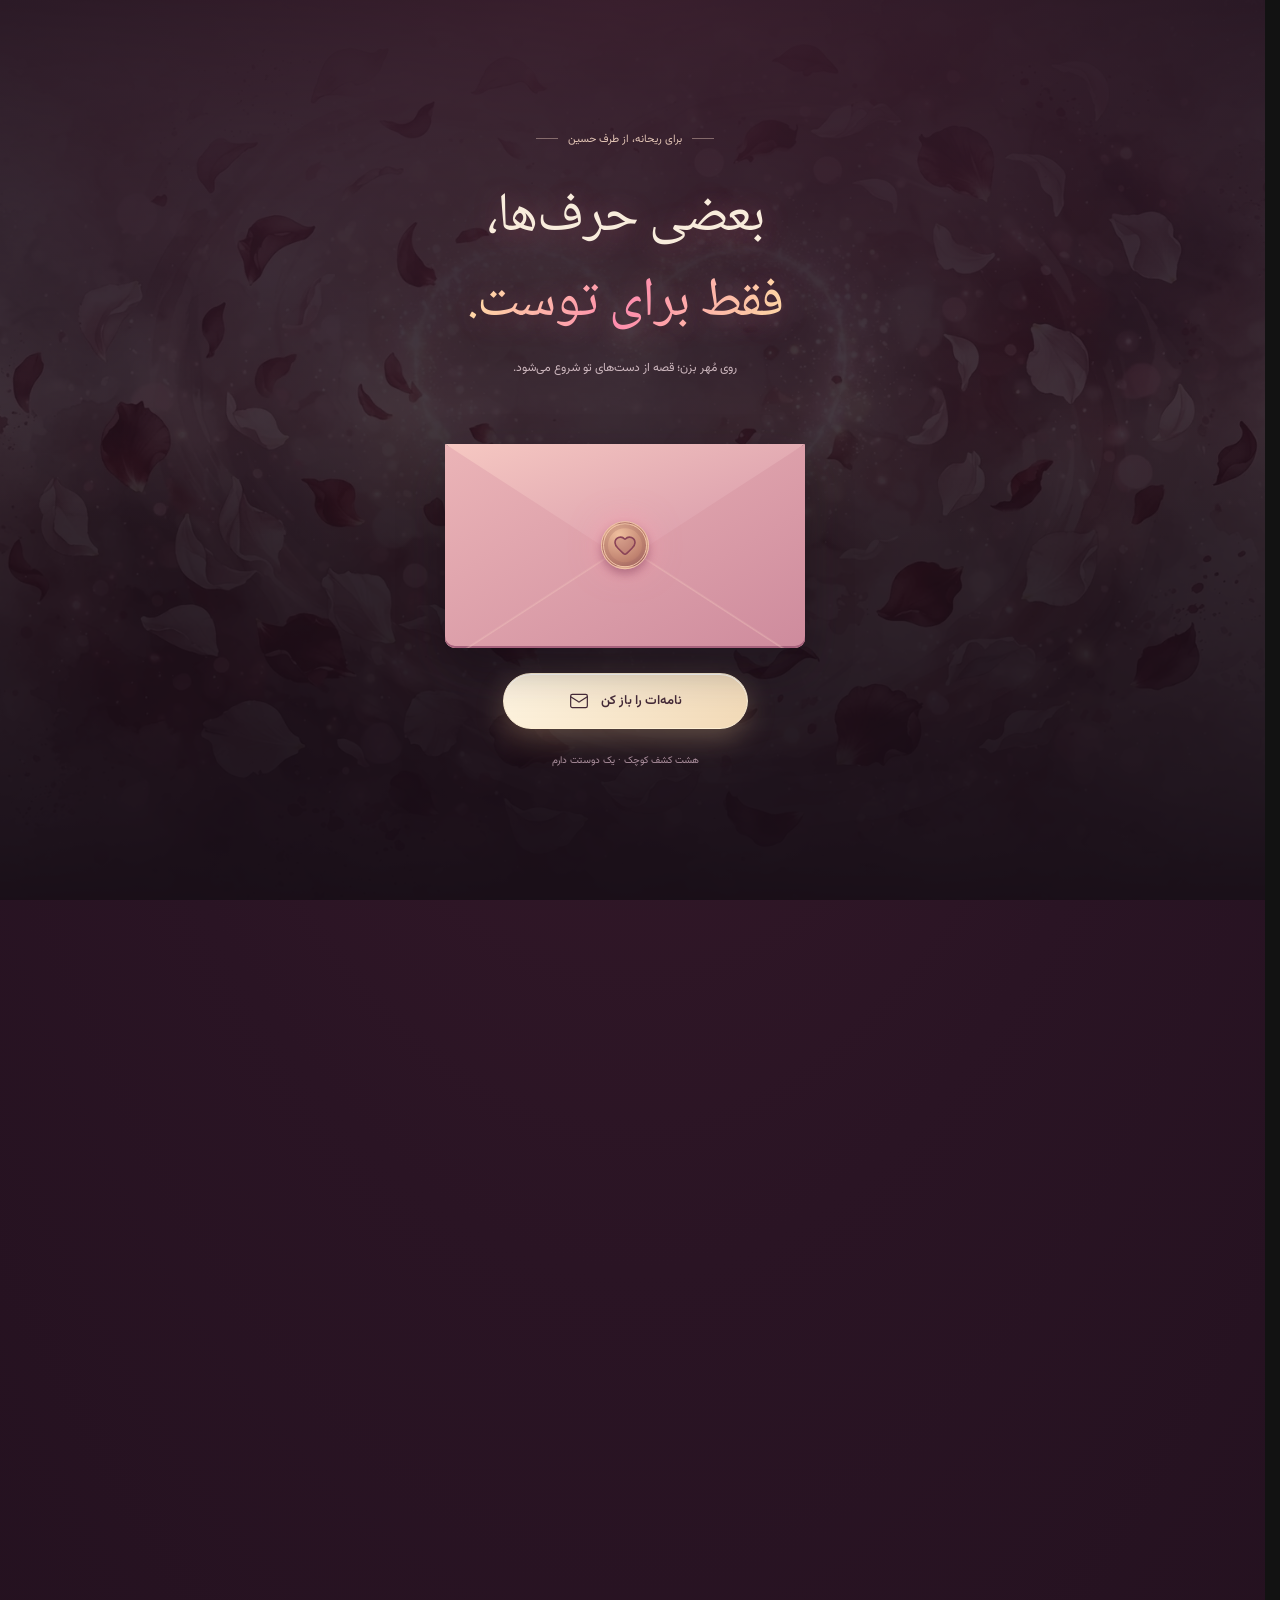
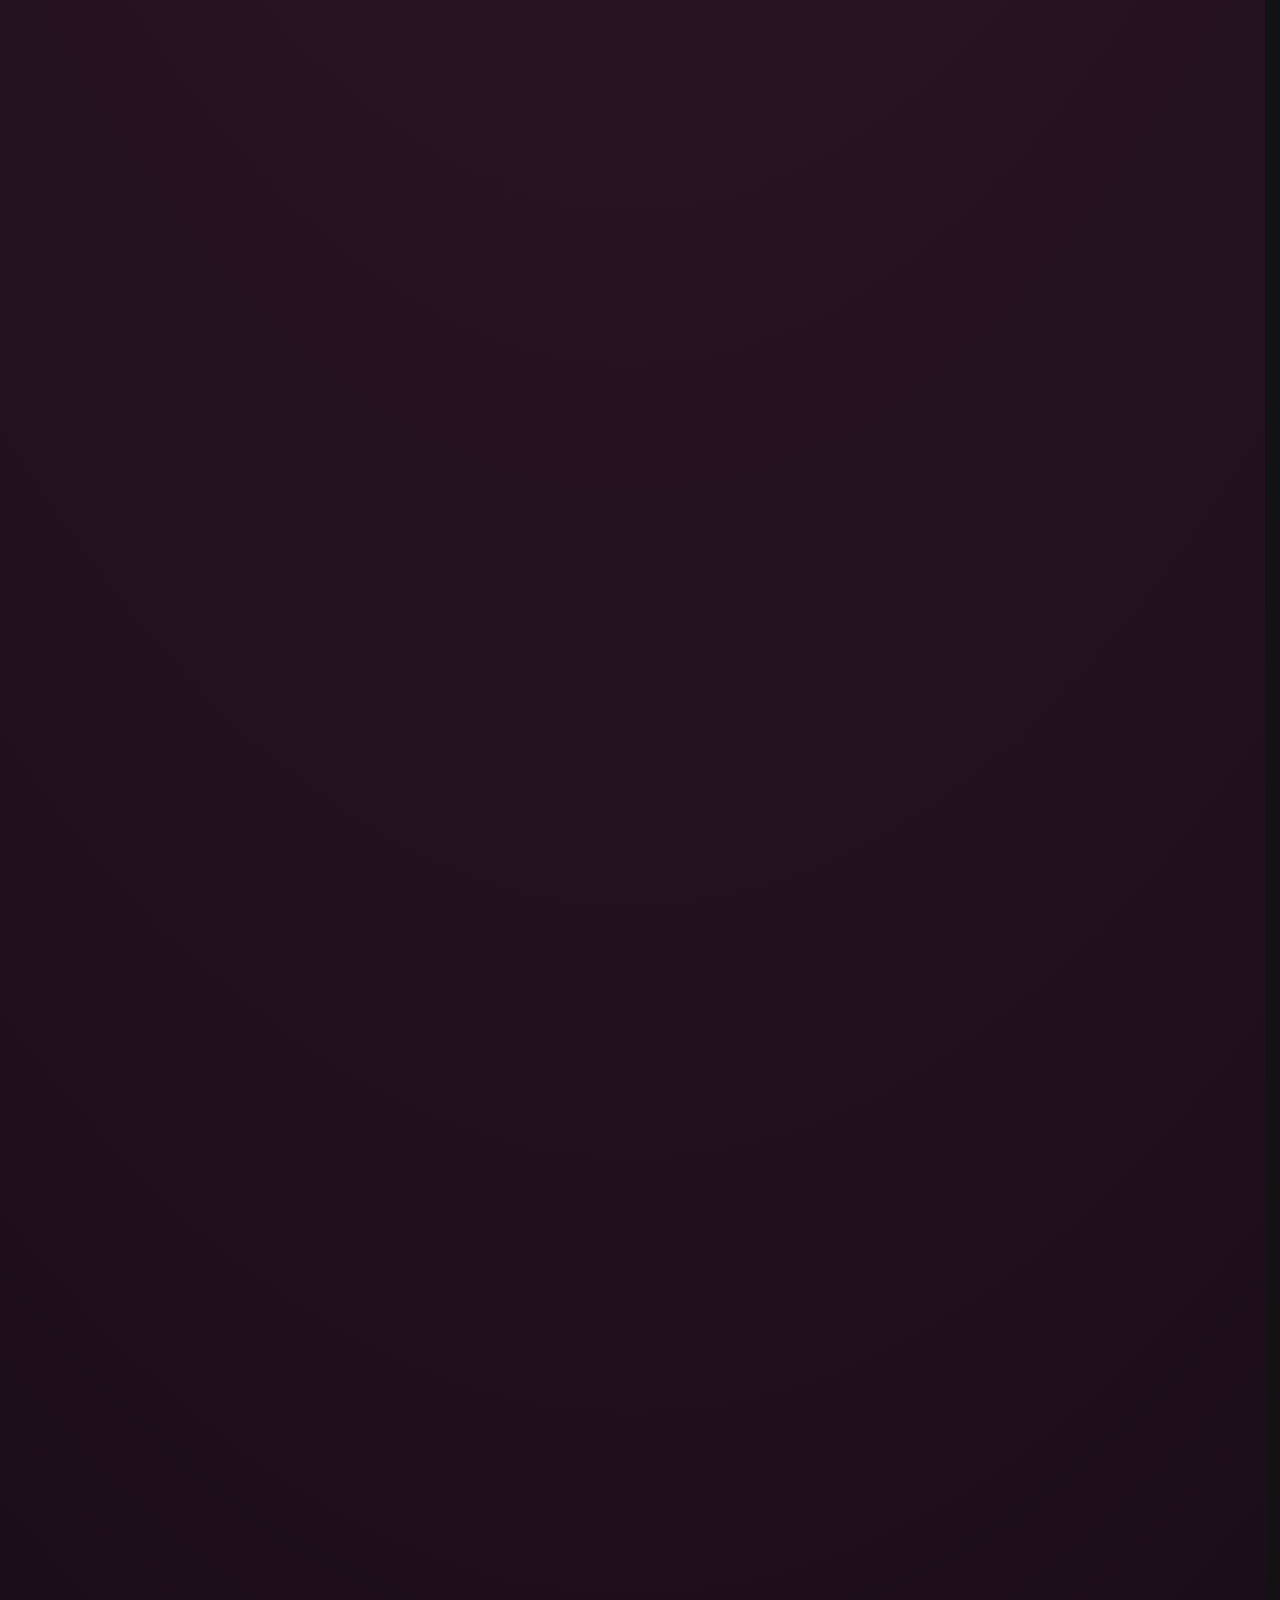
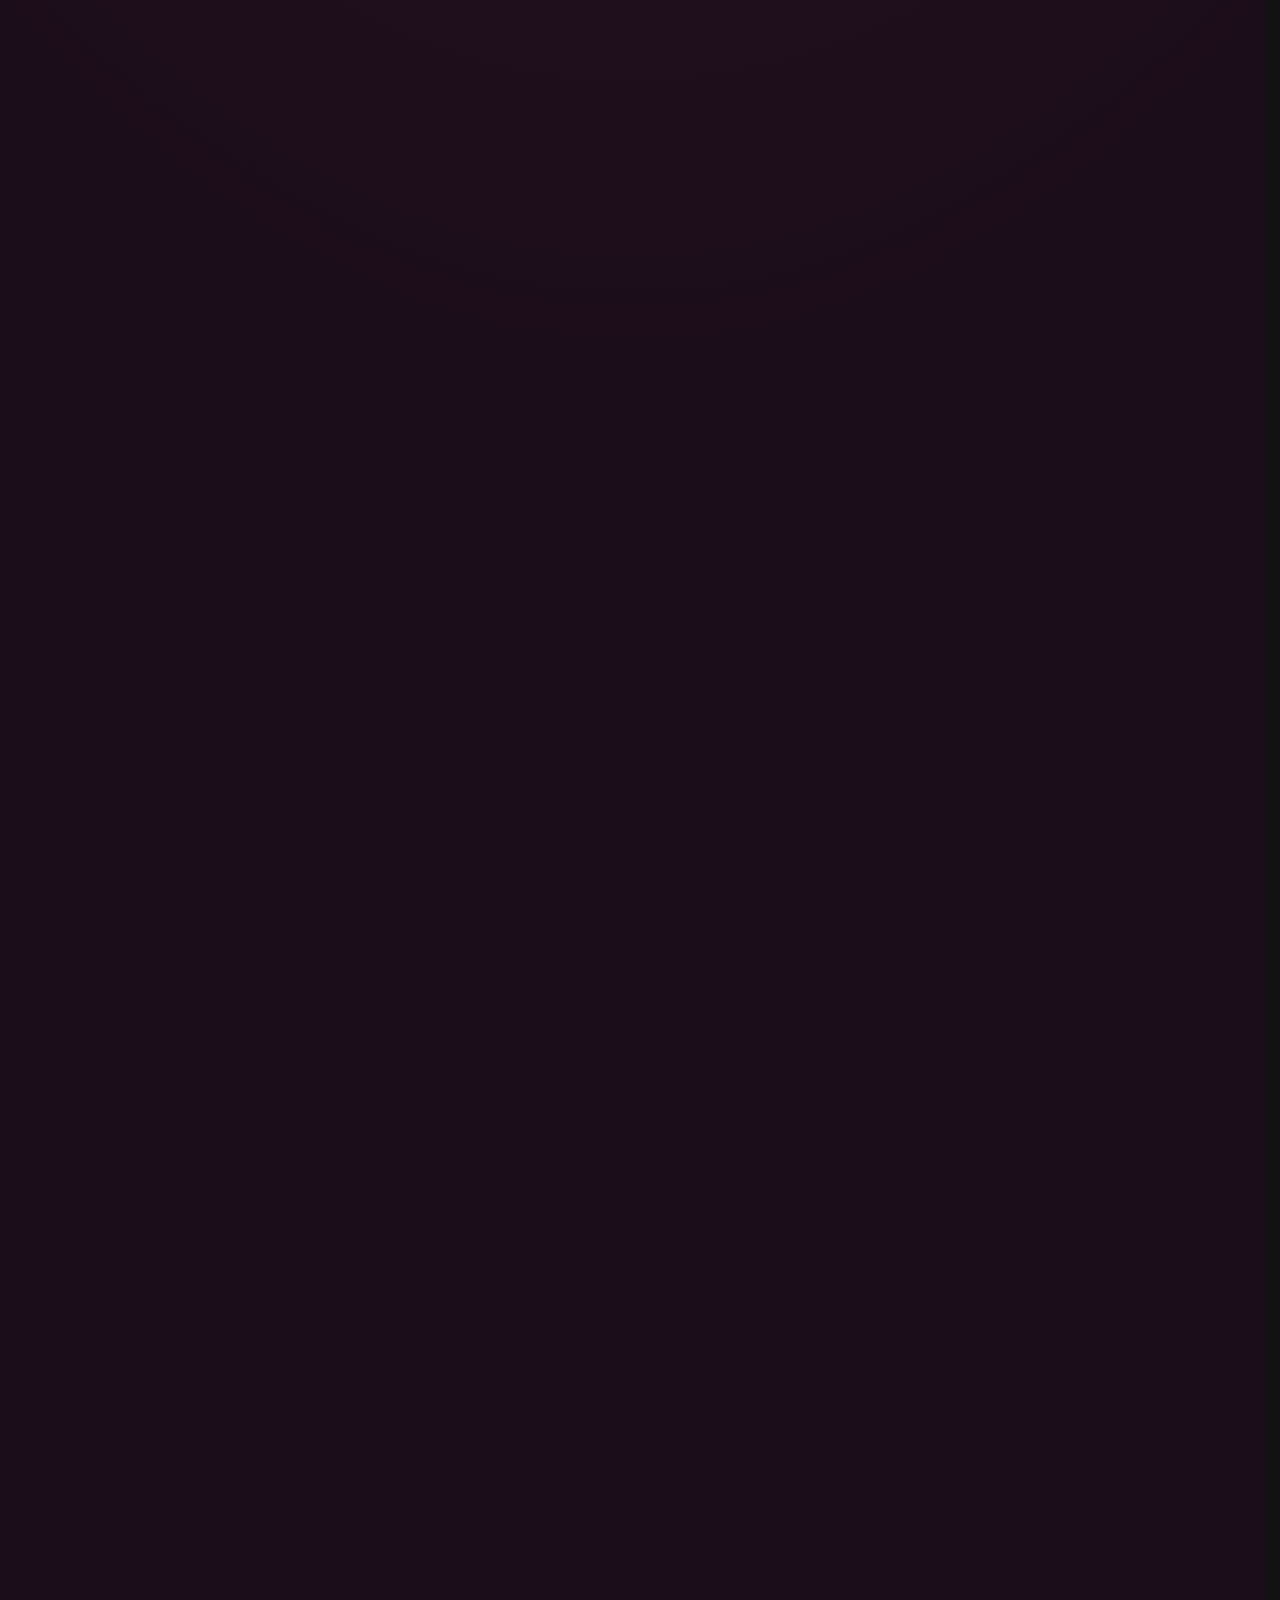
==== commit 2a332b2e: "v8: fix mobile interaction bugs (plant debounce, snappier intro/letter) + romantic glow theme upgrad" ====
--- a/index.html
+++ b/index.html
@@ -8,8 +8,8 @@
 <link rel="icon" href="assets/icons.svg" type="image/svg+xml">
 <link rel="preload" href="assets/vazirmatn.woff2" as="font" type="font/woff2" crossorigin>
 <link rel="preload" href="assets/naskh.ttf" as="font" type="font/ttf" crossorigin>
-<link rel="stylesheet" href="experience.css?v=20261019-7">
-<script defer src="content.js?v=20261019-7"></script><script defer src="experience.js?v=20261019-7"></script>
+<link rel="stylesheet" href="experience.css?v=20261019-8">
+<script defer src="content.js?v=20261019-8"></script><script defer src="experience.js?v=20261019-8"></script>
 </head><body class="intro-visible">
 <div id="story-intro" role="dialog" aria-modal="true" aria-labelledby="intro-title">
  <div class="intro-backdrop" aria-hidden="true"></div><div class="intro-content">
--- a/experience.css
+++ b/experience.css
@@ -101,3 +101,37 @@
 @media(prefers-reduced-motion:reduce){.motion-visible .scroll-hint .icon{animation:none}}
 /* Prevent the envelope's preferred ratio from widening the grid on 320px phones. */
 .intro-content{min-width:0;max-width:100%}.intro-object{min-width:0;min-height:0}
+
+/* ===== v8 · romantic glow upgrade + touch hardening ===== */
+body{background:radial-gradient(130% 55% at 50% -8%,#431f30 0%,#2a1424 44%,#1b0d19 100%)}
+#story-intro{background:radial-gradient(120% 62% at 50% 0%,#3d1d2e 0%,#221320 58%,#170c16 100%)}
+.intro-backdrop{opacity:.24}
+.intro-content h1{text-shadow:0 3px 28px rgba(233,120,150,.38)}
+.intro-content h1 em,.finale h2 em{background:linear-gradient(115deg,#ffd9a8 10%,#ff8fb0 50%,#ffd9a8 90%);-webkit-background-clip:text;background-clip:text;color:transparent}
+.env-seal{box-shadow:0 5px 9px #71334f66,inset 0 0 0 4px #a36a6444,0 0 30px rgba(255,150,170,.55);animation:seal-pulse 2.6s ease-in-out infinite}
+@keyframes seal-pulse{0%,100%{filter:brightness(1)}50%{filter:brightness(1.25)}}
+.hero::after{content:'';position:absolute;inset:0;z-index:0;pointer-events:none;background:radial-gradient(62% 44% at 50% 64%,rgba(255,110,140,.16),transparent 70%)}
+.hero-content h2{text-shadow:0 4px 34px rgba(255,110,140,.42),0 2px 12px rgba(0,0,0,.5)}
+.hero-content h2 span{color:#ffd9b8;text-shadow:0 1px 12px rgba(255,150,170,.3)}
+.scene{border-color:rgba(255,170,190,.3);box-shadow:0 20px 65px rgba(12,7,17,.42),inset 0 1px 0 rgba(255,220,230,.1),0 0 46px rgba(255,110,140,.08)}
+.scene::before{content:'';position:absolute;top:0;left:12%;right:12%;height:1px;background:linear-gradient(90deg,transparent,rgba(255,190,205,.55),transparent);pointer-events:none}
+.btn{background:linear-gradient(135deg,#c06a86,#a34a68);box-shadow:0 10px 28px rgba(190,70,110,.38),inset 0 1px 0 rgba(255,255,255,.2)}
+.btn:hover{background:linear-gradient(135deg,#d17d97,#ad5473);box-shadow:0 12px 32px rgba(200,80,120,.45),inset 0 1px 0 rgba(255,255,255,.22)}
+.btn.ivory{background:linear-gradient(135deg,#fff6e3,#f2d9b6);box-shadow:0 10px 28px rgba(240,200,150,.28),inset 0 1px 0 #fff}
+.chapter h2{text-shadow:0 2px 22px rgba(255,130,160,.28)}
+.eyebrow{color:#f0c9a0}
+.verse{color:#ffe9d2;text-shadow:0 1px 15px rgba(255,150,170,.24)}
+.journey-track span{background:linear-gradient(90deg,#e8a13a,#ff7d9c);box-shadow:0 0 14px rgba(255,125,156,.65)}
+.done-badge{color:#ffd9a8}
+.petal-field i{opacity:.82;background:linear-gradient(130deg,rgba(255,150,175,.78),rgba(200,90,120,.38))}
+.heart-scene{background:radial-gradient(80% 80% at 50% 38%,rgba(255,110,140,.13),transparent 70%),#4a293522}
+#hold-zone{filter:drop-shadow(0 10px 26px rgba(255,110,140,.28))}
+.lantern.lit{filter:drop-shadow(0 0 16px rgba(248,199,122,.75)) drop-shadow(0 0 34px rgba(255,195,105,.4))}
+.final-heart{color:#e0a3ac}
+.journey-complete .final-heart{filter:drop-shadow(0 0 28px rgba(255,130,160,.55))}
+#story-toast{background:linear-gradient(135deg,#f6e3cd,#eecfae)}
+.tap-heart{width:58px;height:58px}
+.tap-stage{height:332px}
+.next-link{color:#e3b8b4}
+.next-link:hover{color:#ffe9d2;text-shadow:0 0 14px rgba(255,150,170,.4)}
+@media(prefers-reduced-motion:reduce){.env-seal{animation:none}}
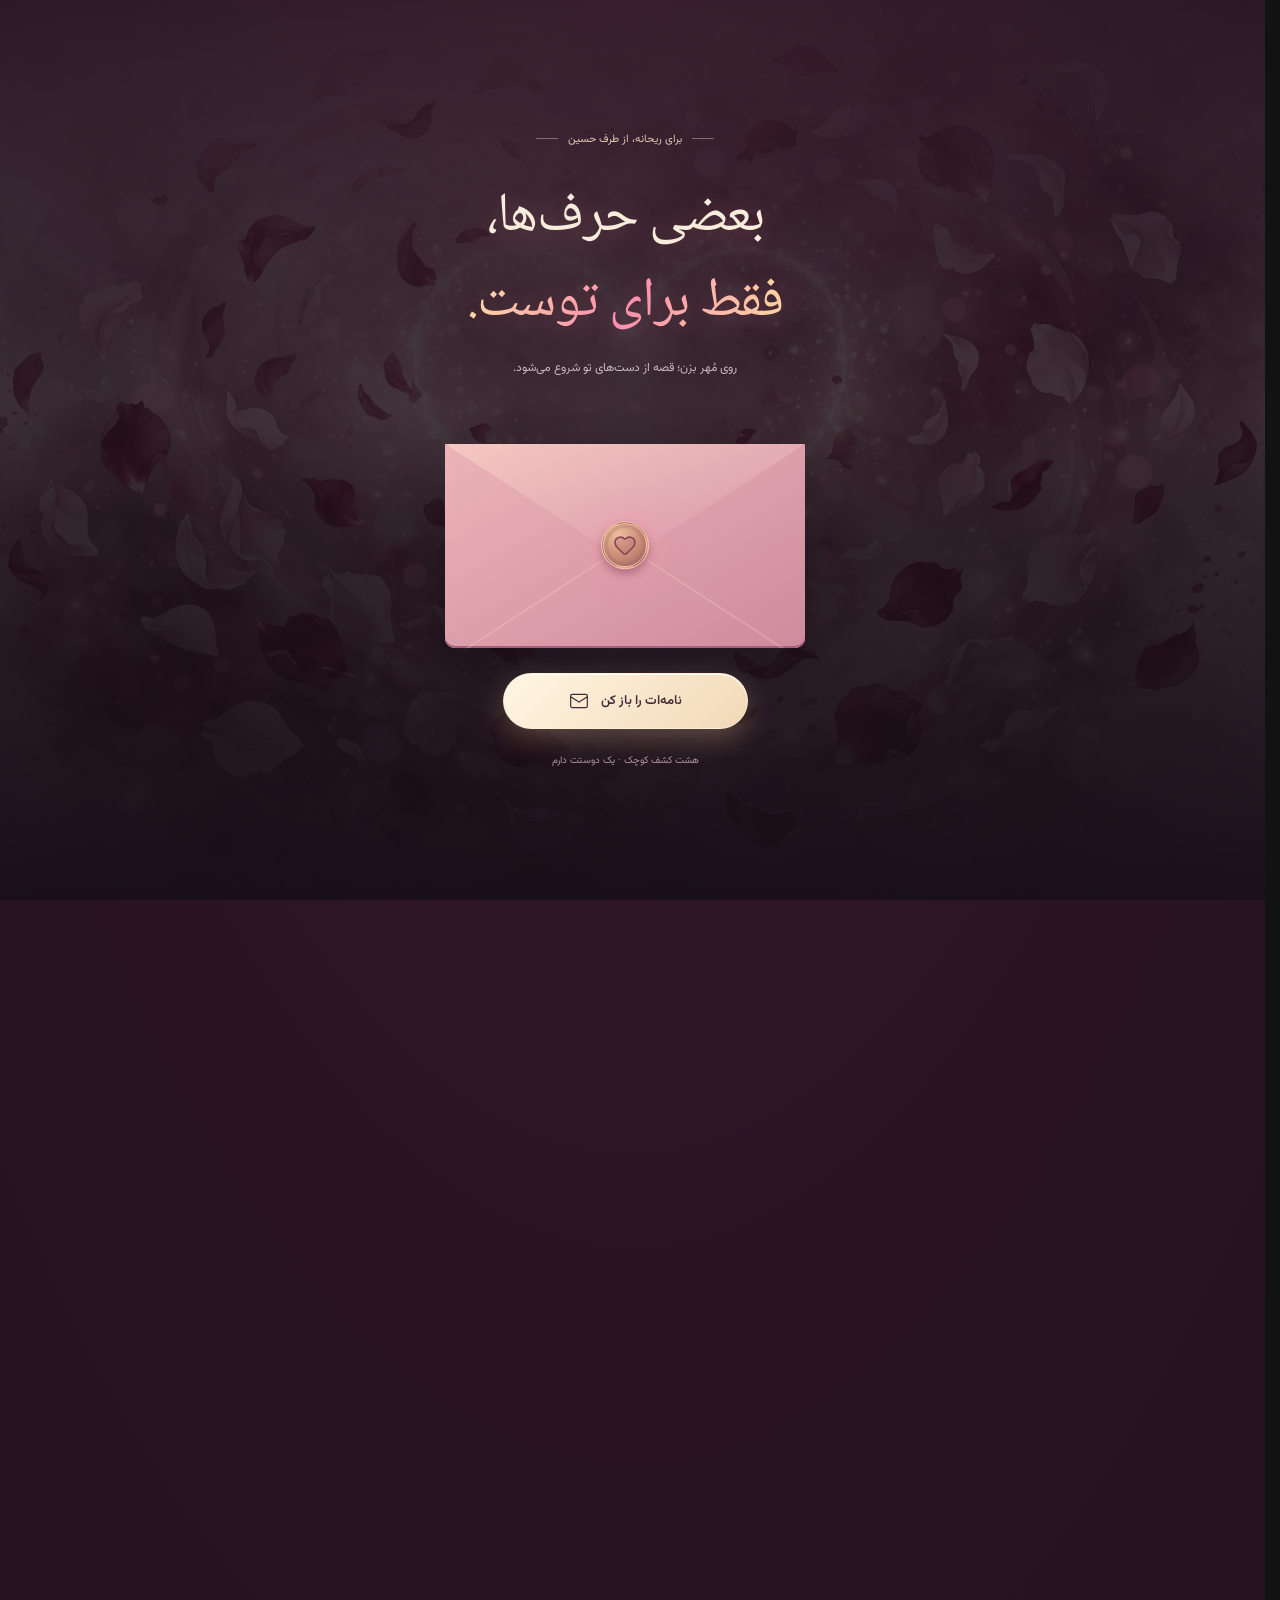
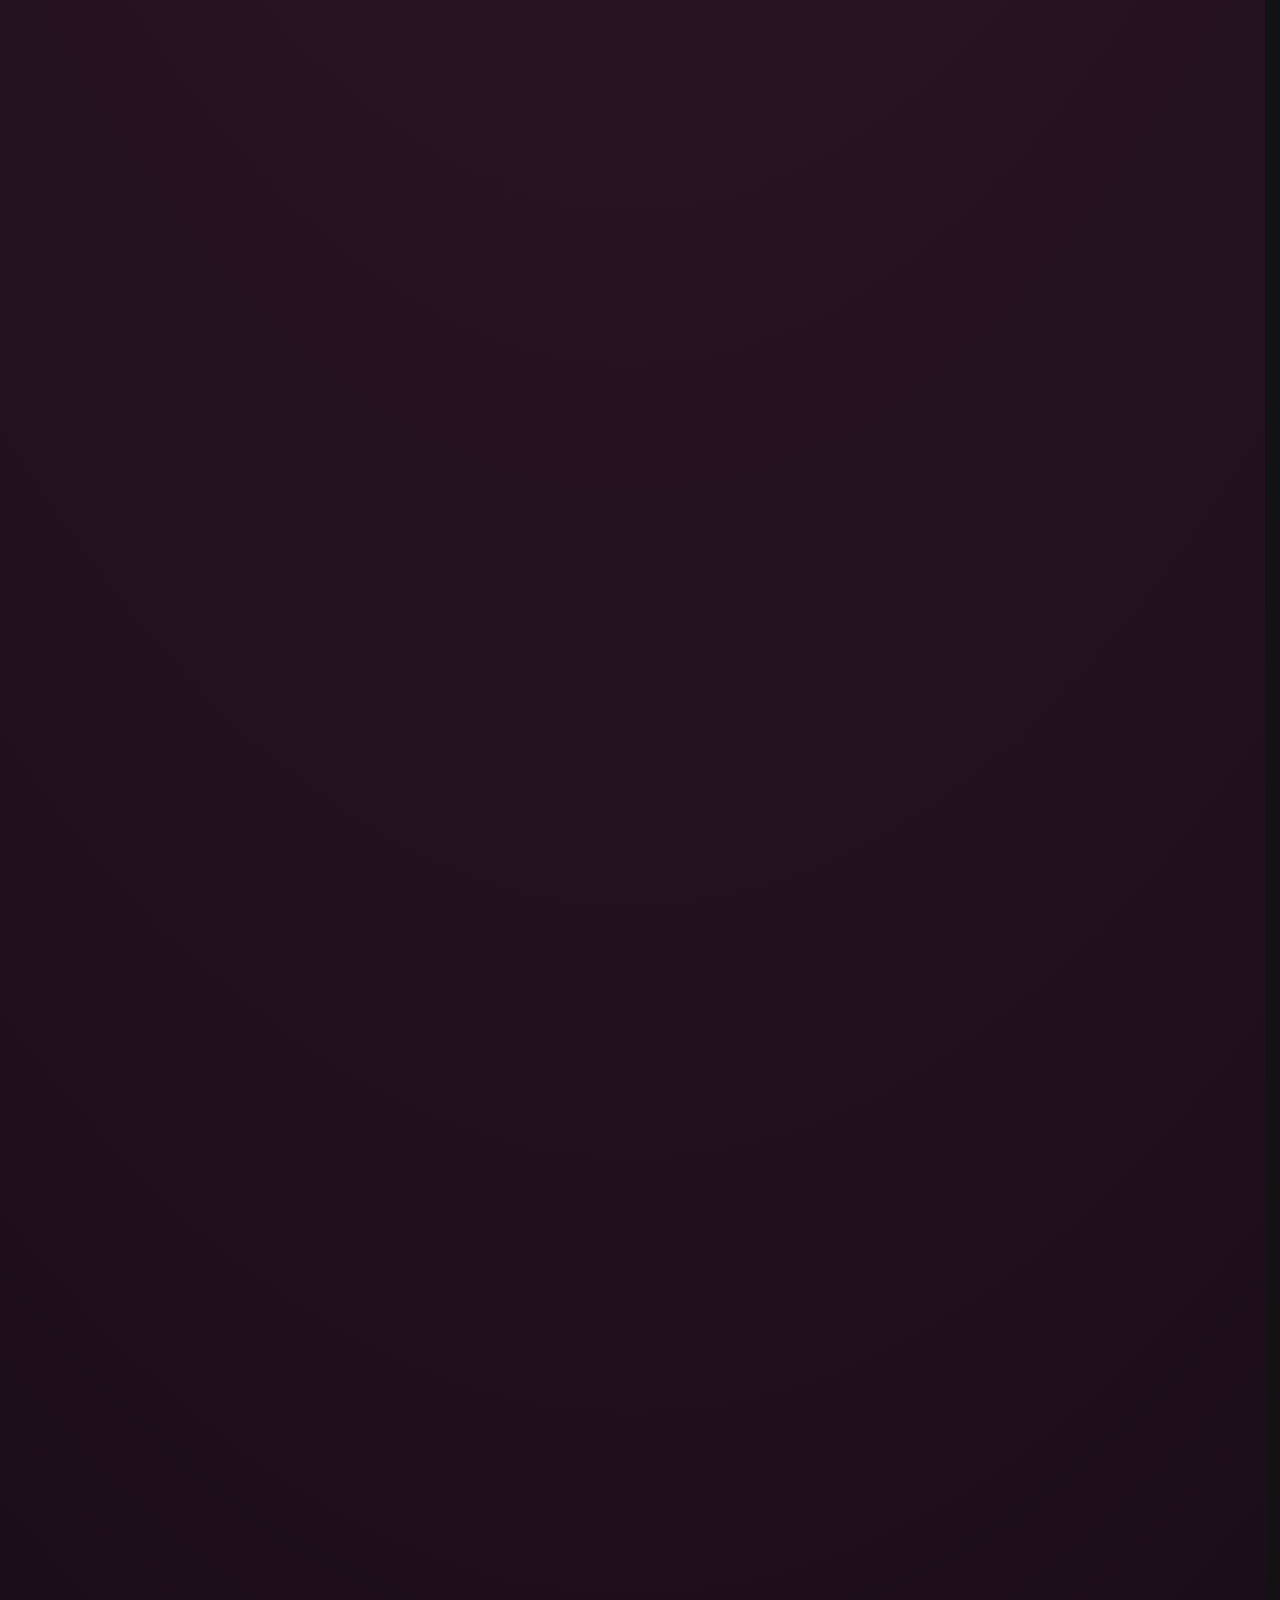
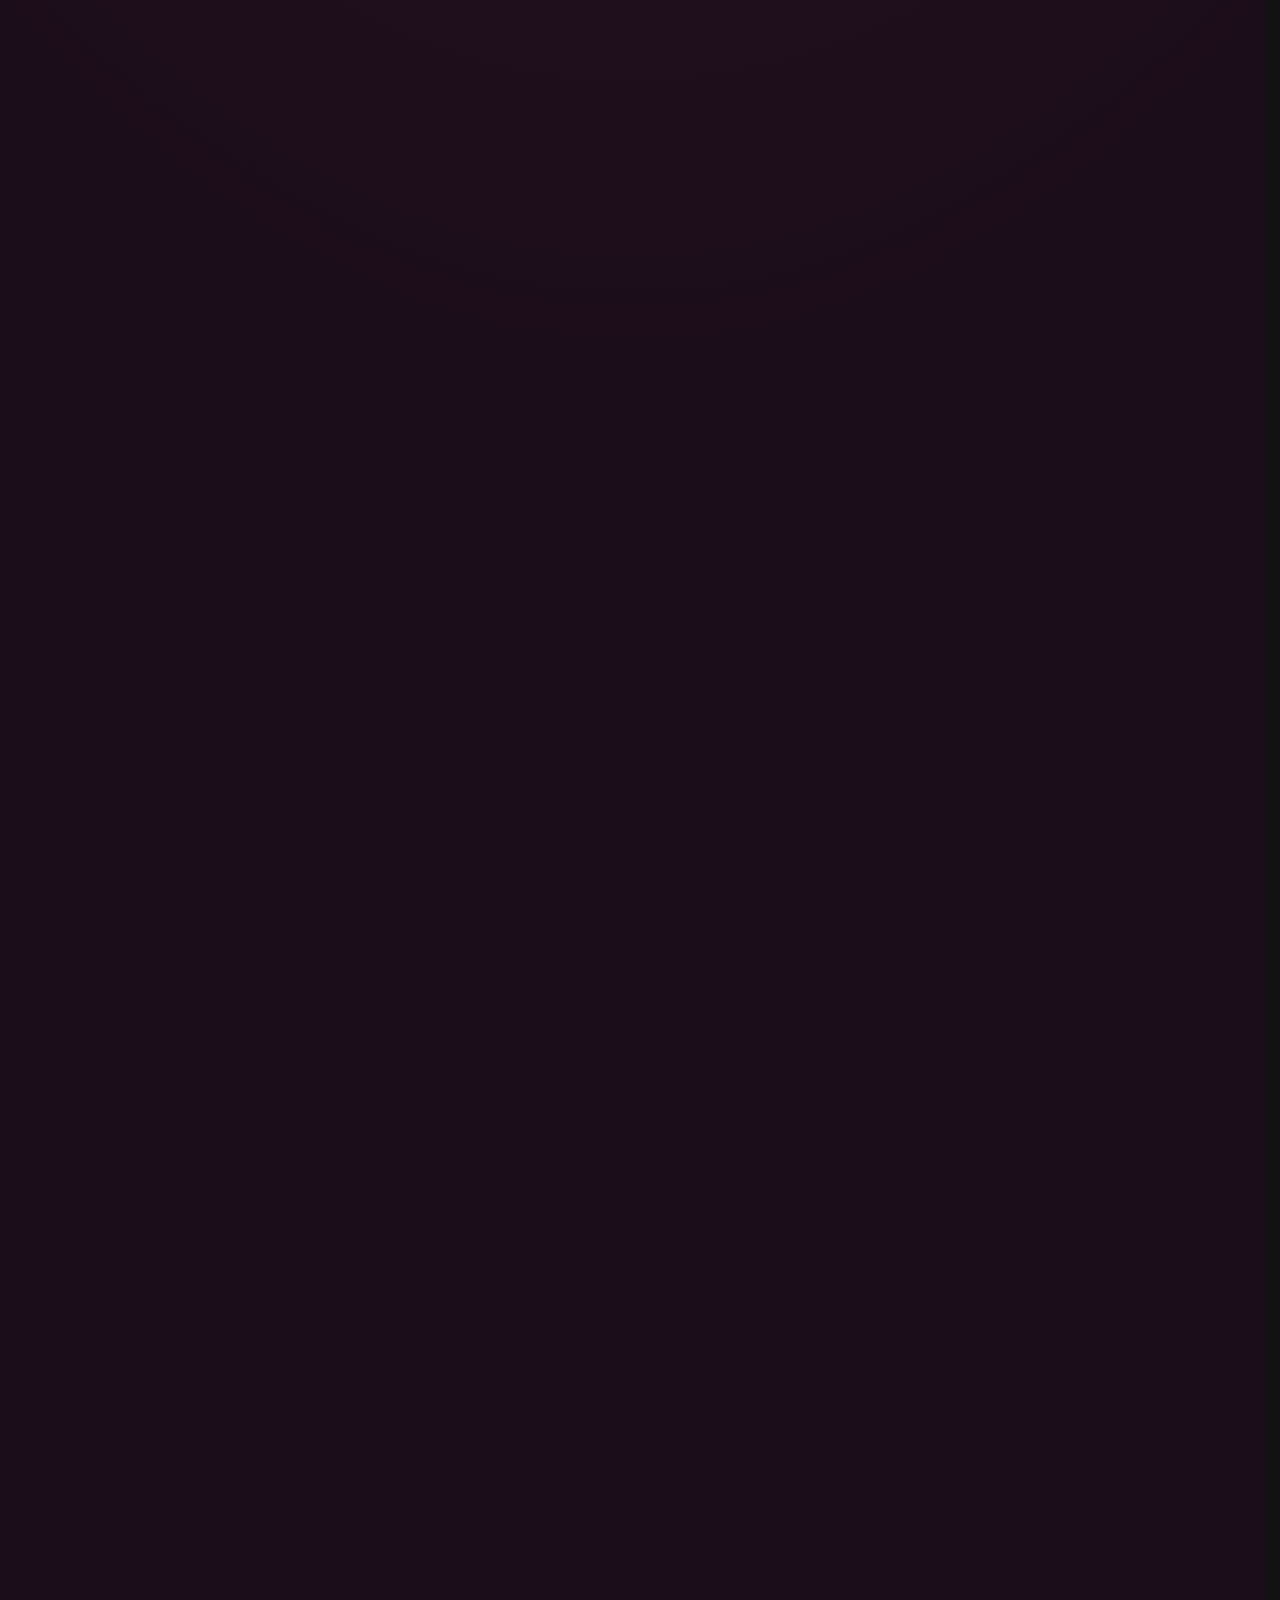
==== commit d2563e8c: "v9: richer motion - real growing flowers, floating hearts, button shine" ====
--- a/index.html
+++ b/index.html
@@ -8,8 +8,8 @@
 <link rel="icon" href="assets/icons.svg" type="image/svg+xml">
 <link rel="preload" href="assets/vazirmatn.woff2" as="font" type="font/woff2" crossorigin>
 <link rel="preload" href="assets/naskh.ttf" as="font" type="font/ttf" crossorigin>
-<link rel="stylesheet" href="experience.css?v=20261019-8">
-<script defer src="content.js?v=20261019-8"></script><script defer src="experience.js?v=20261019-8"></script>
+<link rel="stylesheet" href="experience.css?v=20261019-9">
+<script defer src="content.js?v=20261019-9"></script><script defer src="experience.js?v=20261019-9"></script>
 </head><body class="intro-visible">
 <div id="story-intro" role="dialog" aria-modal="true" aria-labelledby="intro-title">
  <div class="intro-backdrop" aria-hidden="true"></div><div class="intro-content">
--- a/experience.css
+++ b/experience.css
@@ -135,3 +135,17 @@
 .next-link{color:#e3b8b4}
 .next-link:hover{color:#ffe9d2;text-shadow:0 0 14px rgba(255,150,170,.4)}
 @media(prefers-reduced-motion:reduce){.env-seal{animation:none}}
+
+/* ===== v9 · richer motion: real growing flowers + floating hearts + button shine ===== */
+@keyframes plant-grow{0%{transform:scale(0);opacity:0}30%{transform:scale(1.14);opacity:1}55%{transform:scale(.93)}78%{transform:scale(1.04)}100%{transform:scale(1);opacity:1}}
+.flower{animation:plant-grow 1.15s var(--ease) both}
+.flower::after{content:'';position:absolute;left:50%;bottom:-6px;width:54px;height:16px;transform:translateX(-50%);background:radial-gradient(50% 50% at 50% 50%,rgba(255,170,190,.55),transparent 70%);opacity:0;animation:soil-glow 1.15s var(--ease) both;pointer-events:none}
+@keyframes soil-glow{0%{opacity:0;transform:translateX(-50%) scale(.4)}30%{opacity:.9;transform:translateX(-50%) scale(1.1)}100%{opacity:0;transform:translateX(-50%) scale(1.5)}}
+.heart-field{position:absolute;inset:0;overflow:hidden;pointer-events:none;z-index:0}
+.heart-field i{position:absolute;bottom:-34px;width:var(--hsize);height:var(--hsize);background:url("data:image/svg+xml,%3Csvg xmlns='http://www.w3.org/2000/svg' viewBox='0 0 24 24'%3E%3Cpath d='M12 21.35l-1.45-1.32C5.4 15.36 2 12.28 2 8.5 2 5.42 4.42 3 7.5 3c1.74 0 3.41.81 4.5 2.09C13.09 3.81 14.76 3 16.5 3 19.58 3 22 5.42 22 8.5c0 3.78-3.4 6.86-8.55 11.54L12 21.35z' fill='%23ff8fab'/%3E%3C/svg%3E") center/contain no-repeat;opacity:0;animation:heart-rise var(--rise) var(--hdelay) linear infinite paused}
+.motion-visible>.heart-field i{animation-play-state:running}
+@keyframes heart-rise{0%{transform:translate3d(0,0,0) scale(.7) rotate(-8deg);opacity:0}12%{opacity:.8}82%{opacity:.65}100%{transform:translate3d(var(--hdrift),-108vh,0) scale(1.06) rotate(10deg);opacity:0}}
+.btn{position:relative;overflow:hidden}
+.btn::after{content:'';position:absolute;top:0;bottom:0;width:45%;left:-60%;background:linear-gradient(105deg,transparent,rgba(255,255,255,.3),transparent);transform:skewX(-18deg);animation:btn-shine 6.5s ease-in-out infinite;pointer-events:none}
+@keyframes btn-shine{0%,70%{left:-60%}90%,100%{left:135%}}
+@media(prefers-reduced-motion:reduce){.heart-field{display:none}.btn::after{animation:none;display:none}.flower{animation-duration:.01ms}.flower::after{display:none}}
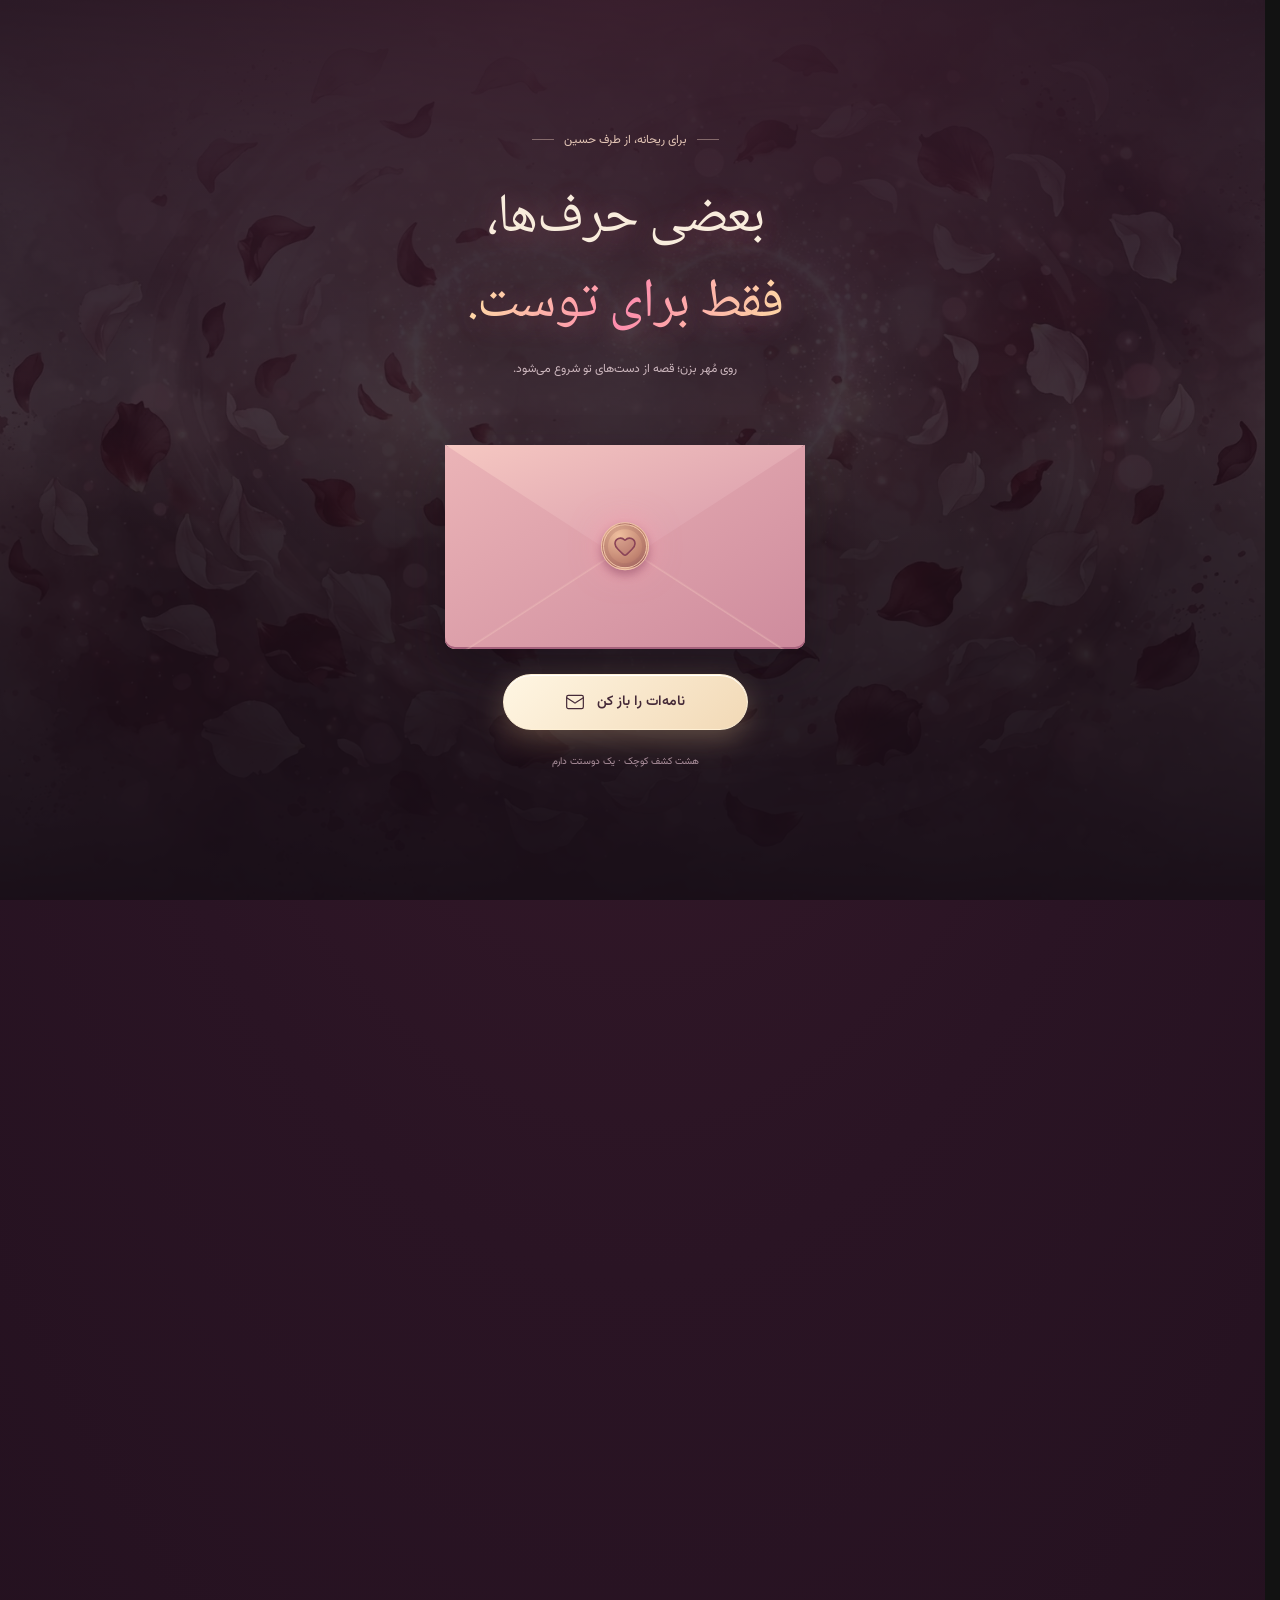
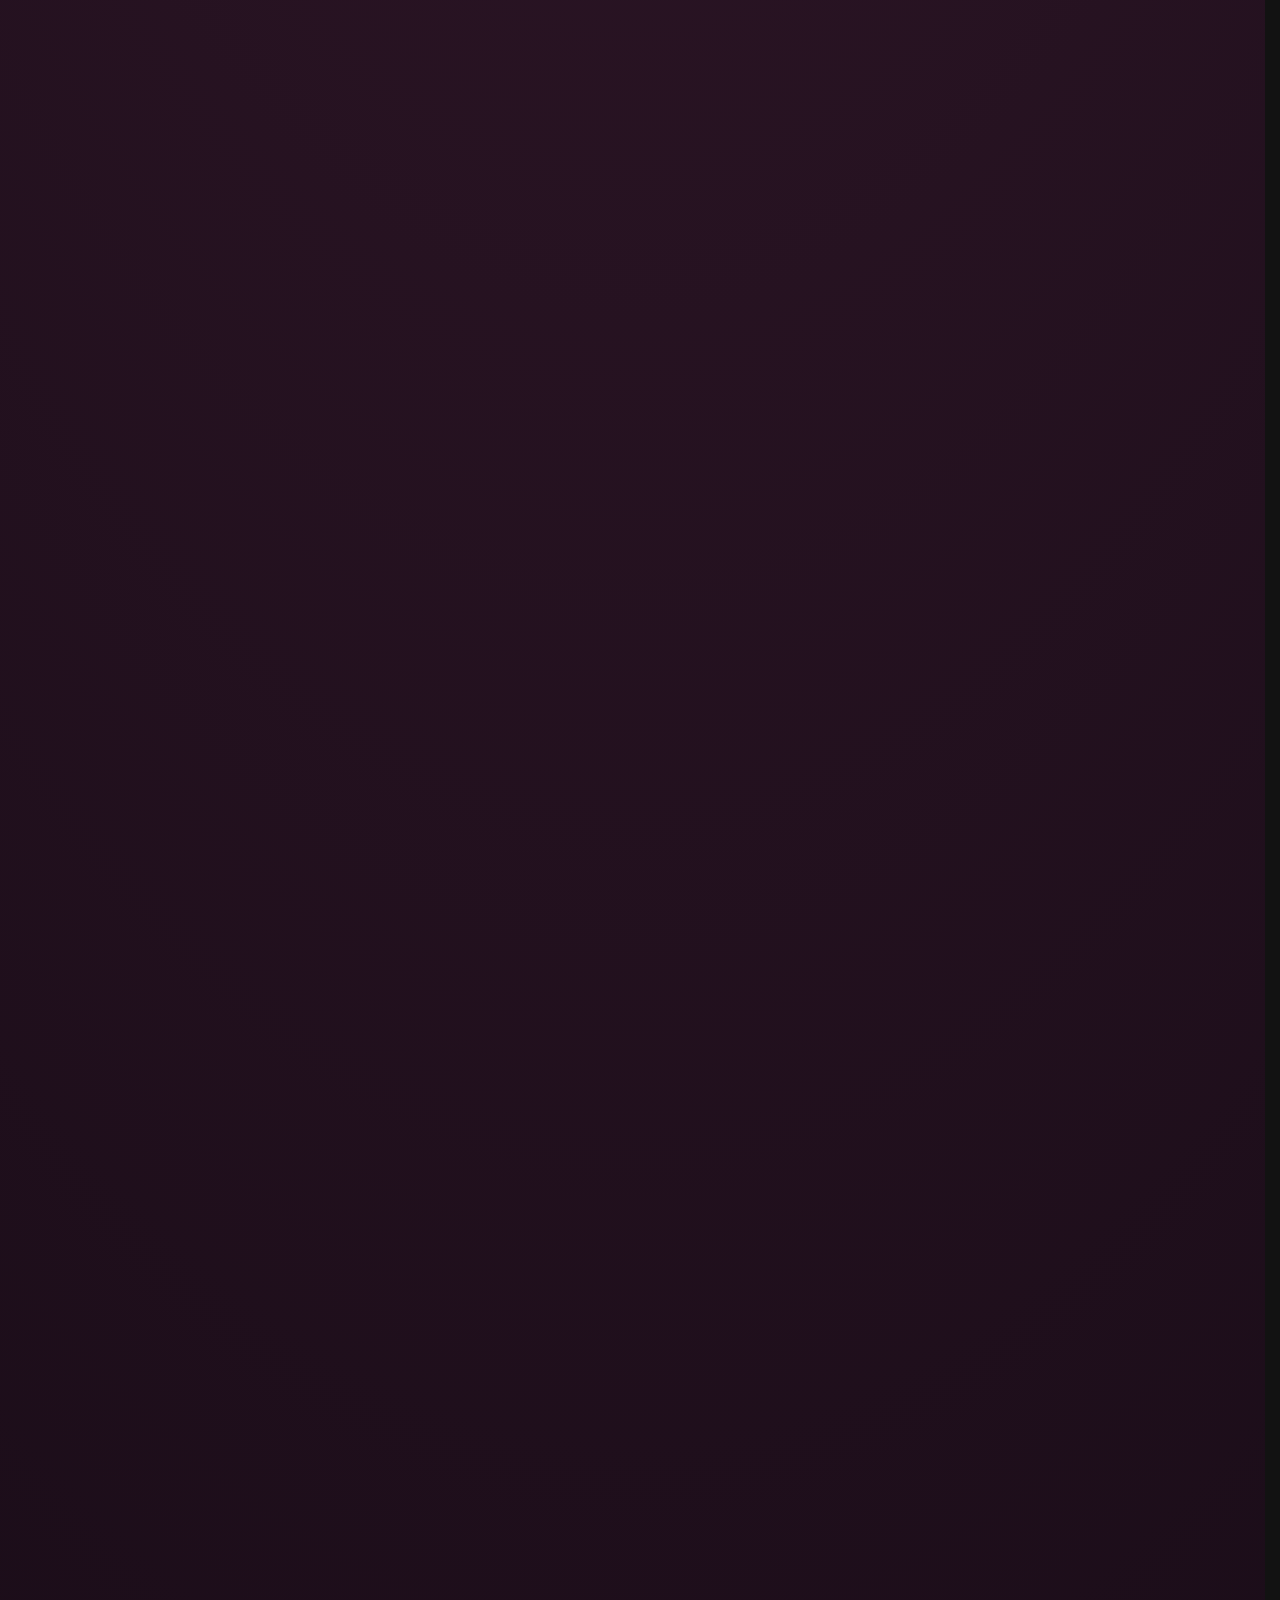
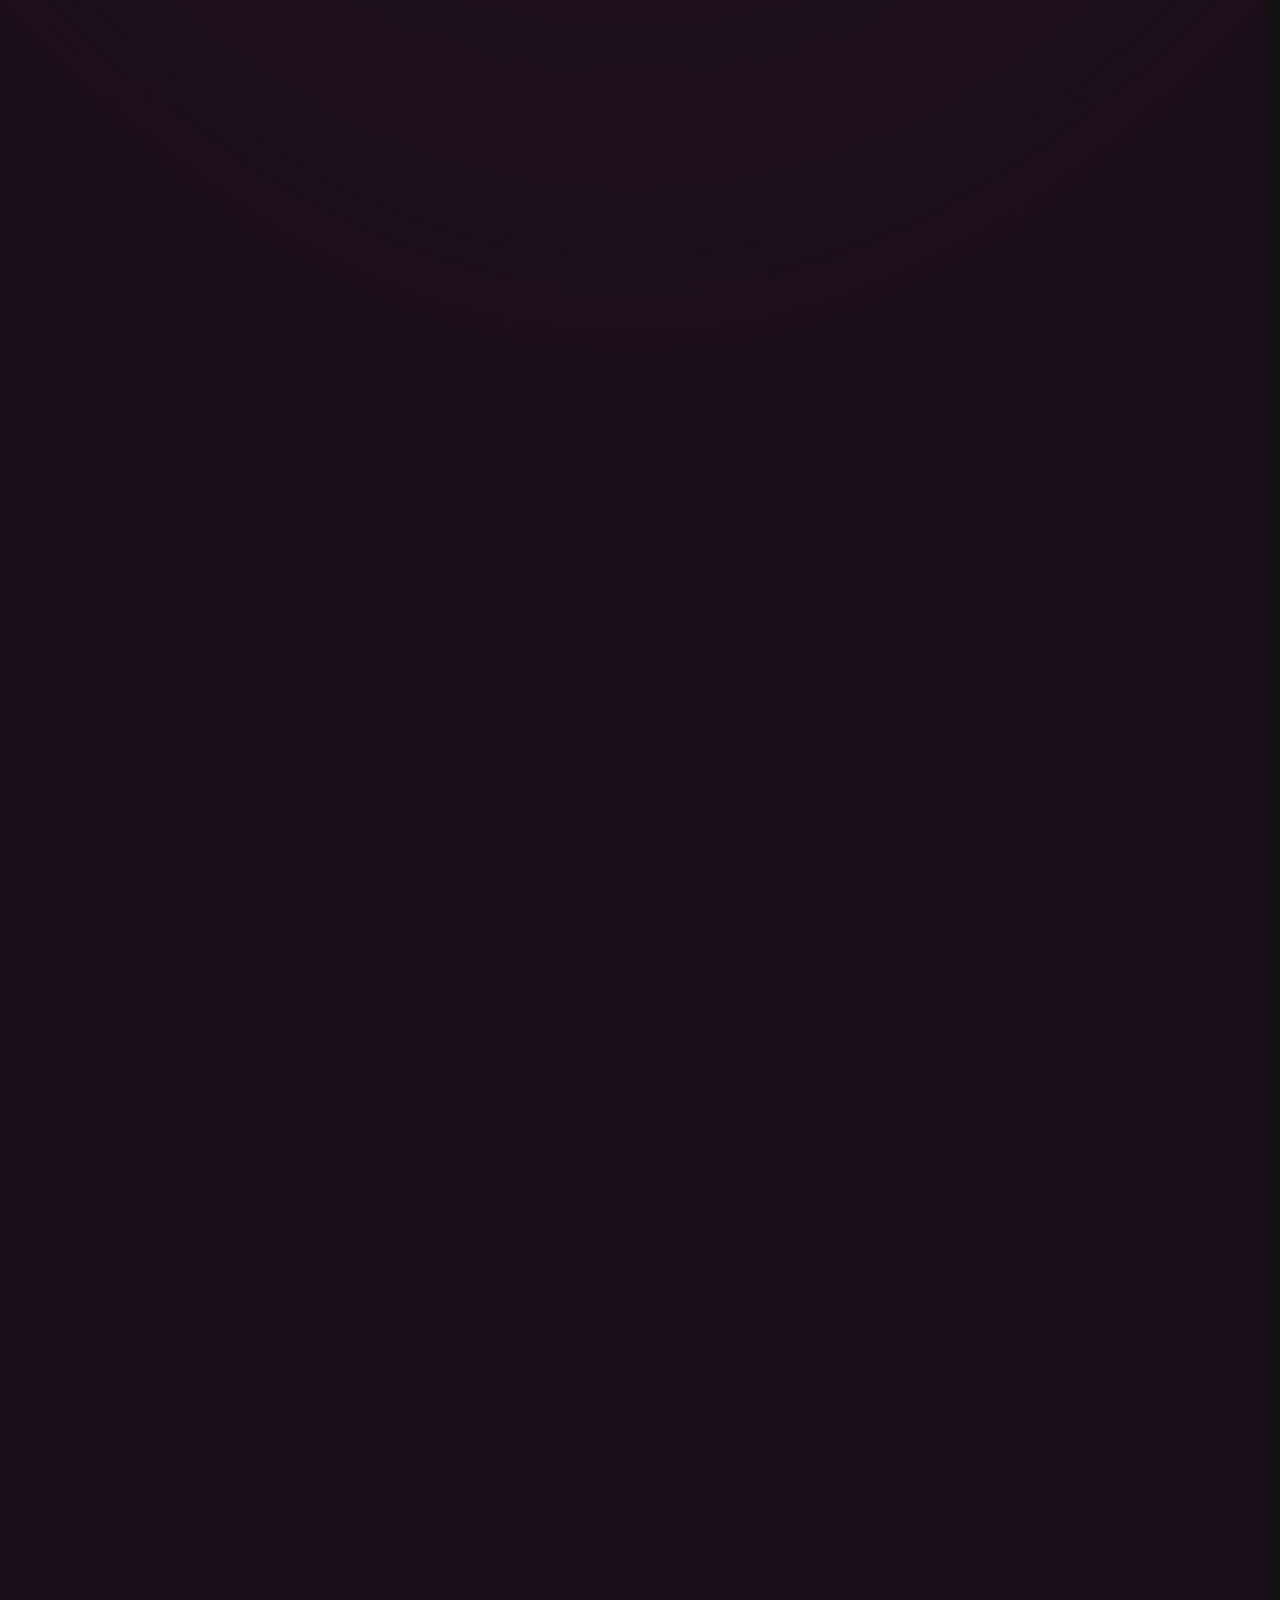
==== commit 61241268: "v10: intro always starts at home (no jump to finale) + larger readable type" ====
--- a/index.html
+++ b/index.html
@@ -8,8 +8,8 @@
 <link rel="icon" href="assets/icons.svg" type="image/svg+xml">
 <link rel="preload" href="assets/vazirmatn.woff2" as="font" type="font/woff2" crossorigin>
 <link rel="preload" href="assets/naskh.ttf" as="font" type="font/ttf" crossorigin>
-<link rel="stylesheet" href="experience.css?v=20261019-9">
-<script defer src="content.js?v=20261019-9"></script><script defer src="experience.js?v=20261019-9"></script>
+<link rel="stylesheet" href="experience.css?v=20261019-10">
+<script defer src="content.js?v=20261019-10"></script><script defer src="experience.js?v=20261019-10"></script>
 </head><body class="intro-visible">
 <div id="story-intro" role="dialog" aria-modal="true" aria-labelledby="intro-title">
  <div class="intro-backdrop" aria-hidden="true"></div><div class="intro-content">
--- a/experience.css
+++ b/experience.css
@@ -149,3 +149,21 @@
 .btn::after{content:'';position:absolute;top:0;bottom:0;width:45%;left:-60%;background:linear-gradient(105deg,transparent,rgba(255,255,255,.3),transparent);transform:skewX(-18deg);animation:btn-shine 6.5s ease-in-out infinite;pointer-events:none}
 @keyframes btn-shine{0%,70%{left:-60%}90%,100%{left:135%}}
 @media(prefers-reduced-motion:reduce){.heart-field{display:none}.btn::after{animation:none;display:none}.flower{animation-duration:.01ms}.flower::after{display:none}}
+
+/* ===== v10 · larger readable type ===== */
+body{font-size:15px}
+.hero-copy{font-size:15px}
+.lead{font-size:13.5px;line-height:2.15}
+.verse{font-size:clamp(18.5px,5vw,22px)}
+.hint{font-size:12px}
+.btn{font-size:14px}
+.text-button{font-size:12.5px}
+.overline{font-size:12px}
+.eyebrow{font-size:11px}
+.letter-verse{font-size:clamp(19px,5.2vw,22px)}
+.letter-title{font-size:24px}
+.final-copy{font-size:14px}
+.wheel-result p,.compass-result p{font-size:12.5px}
+.chapter h2{font-size:clamp(33px,8.8vw,44px)}
+#hold-pct{font-size:21px}
+.vault-intro,.privacy-note{font-size:11.5px}
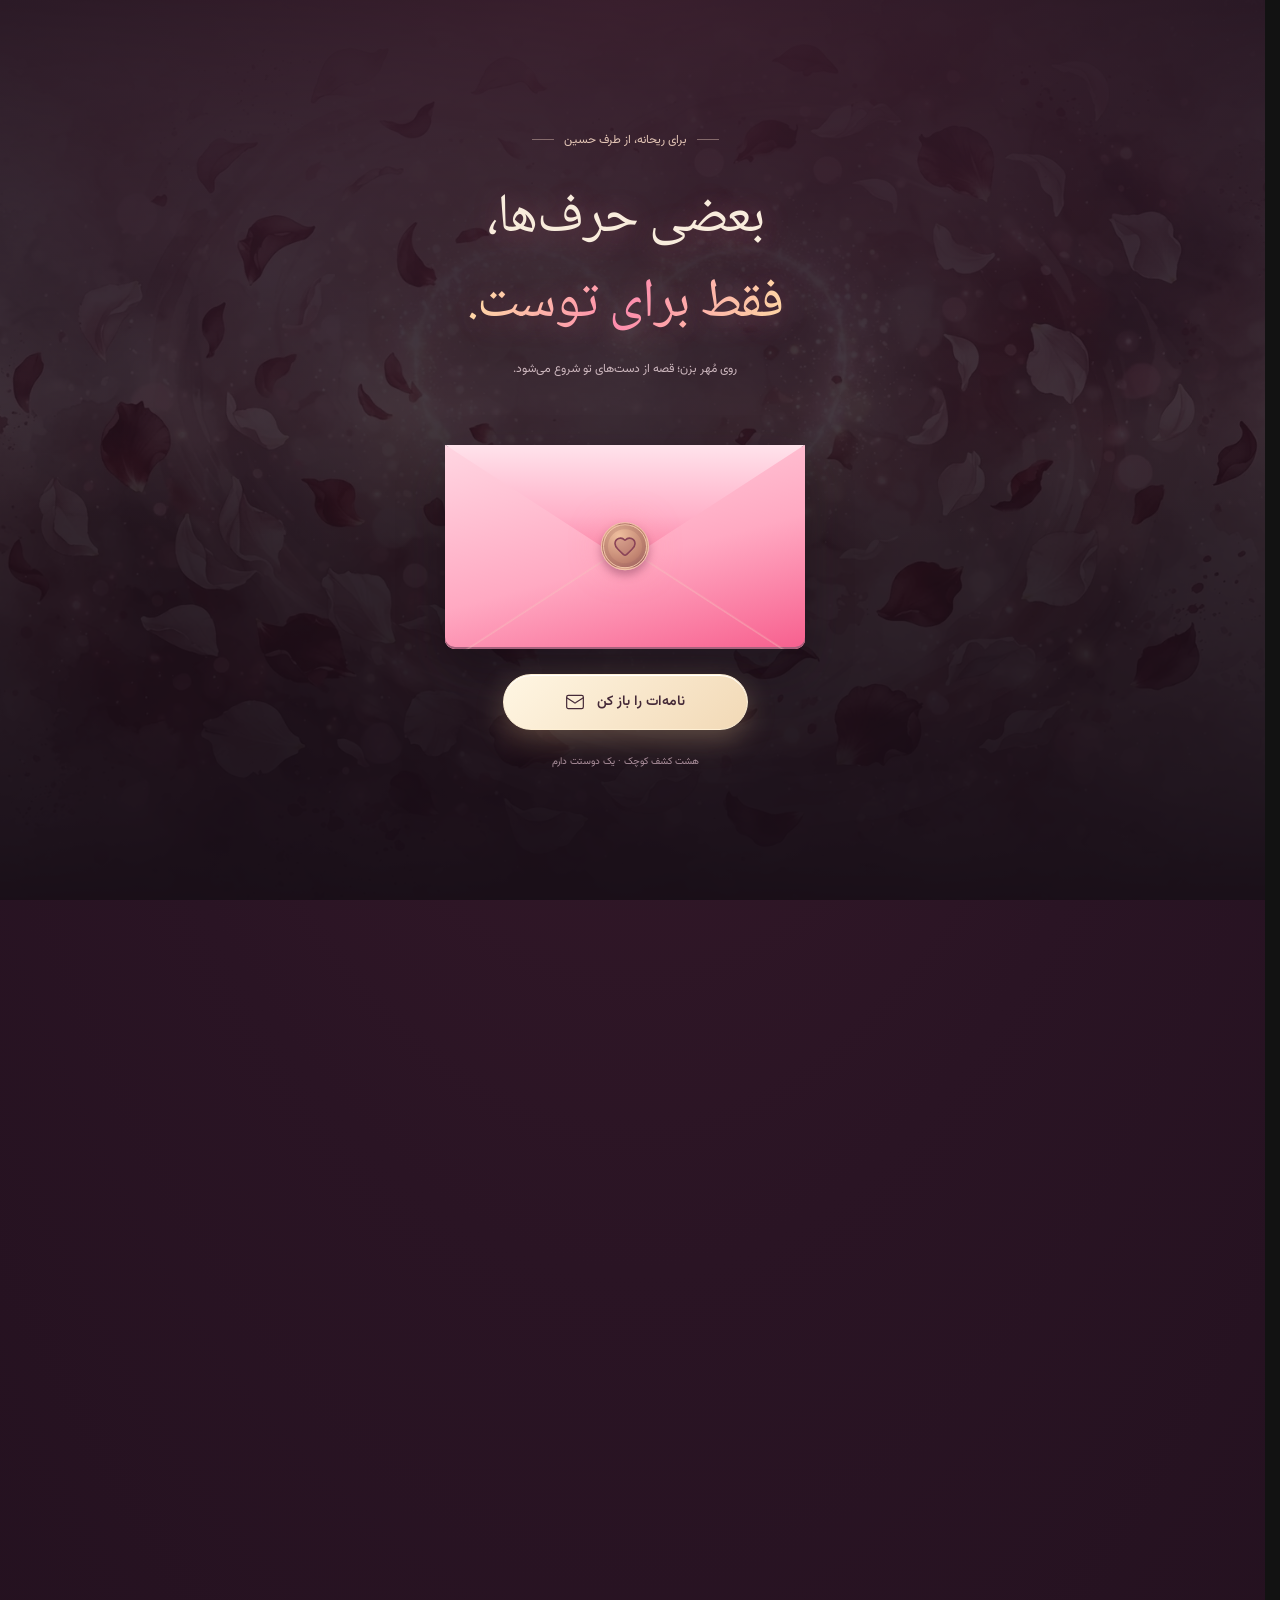
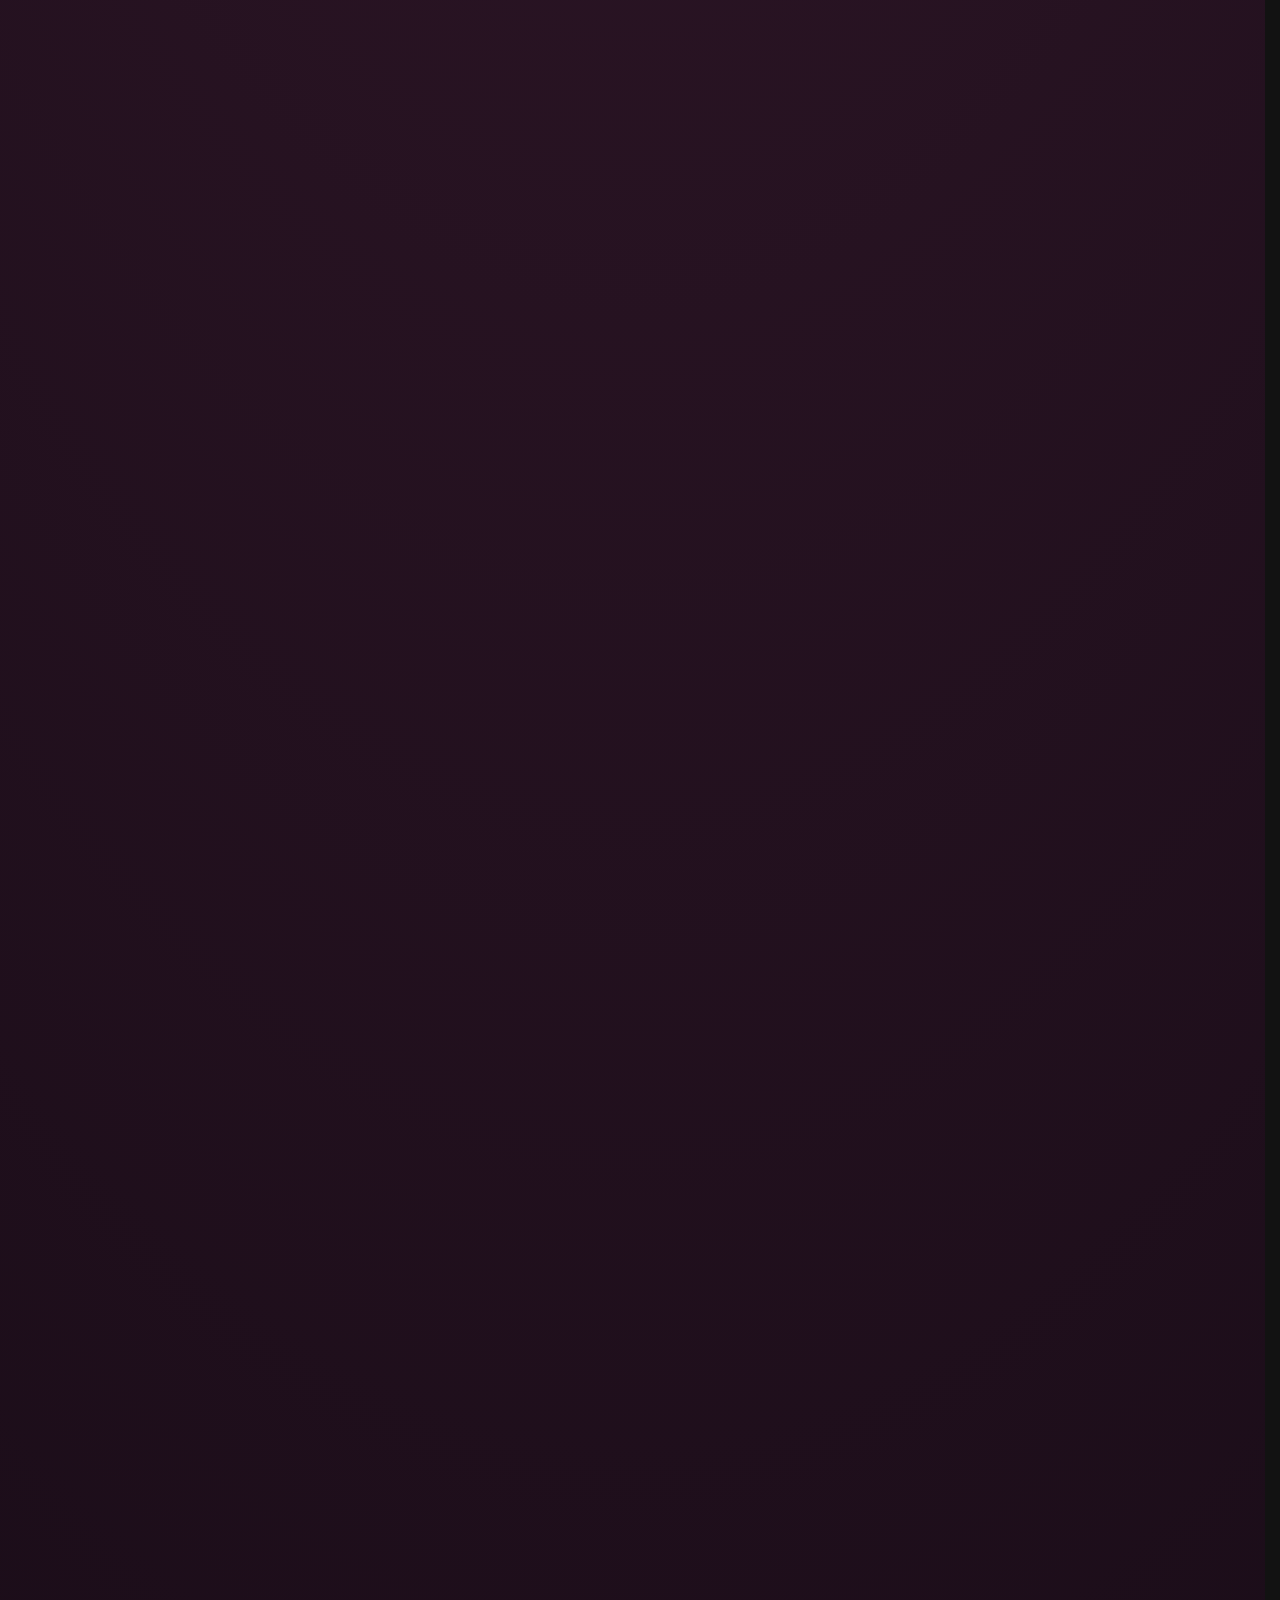
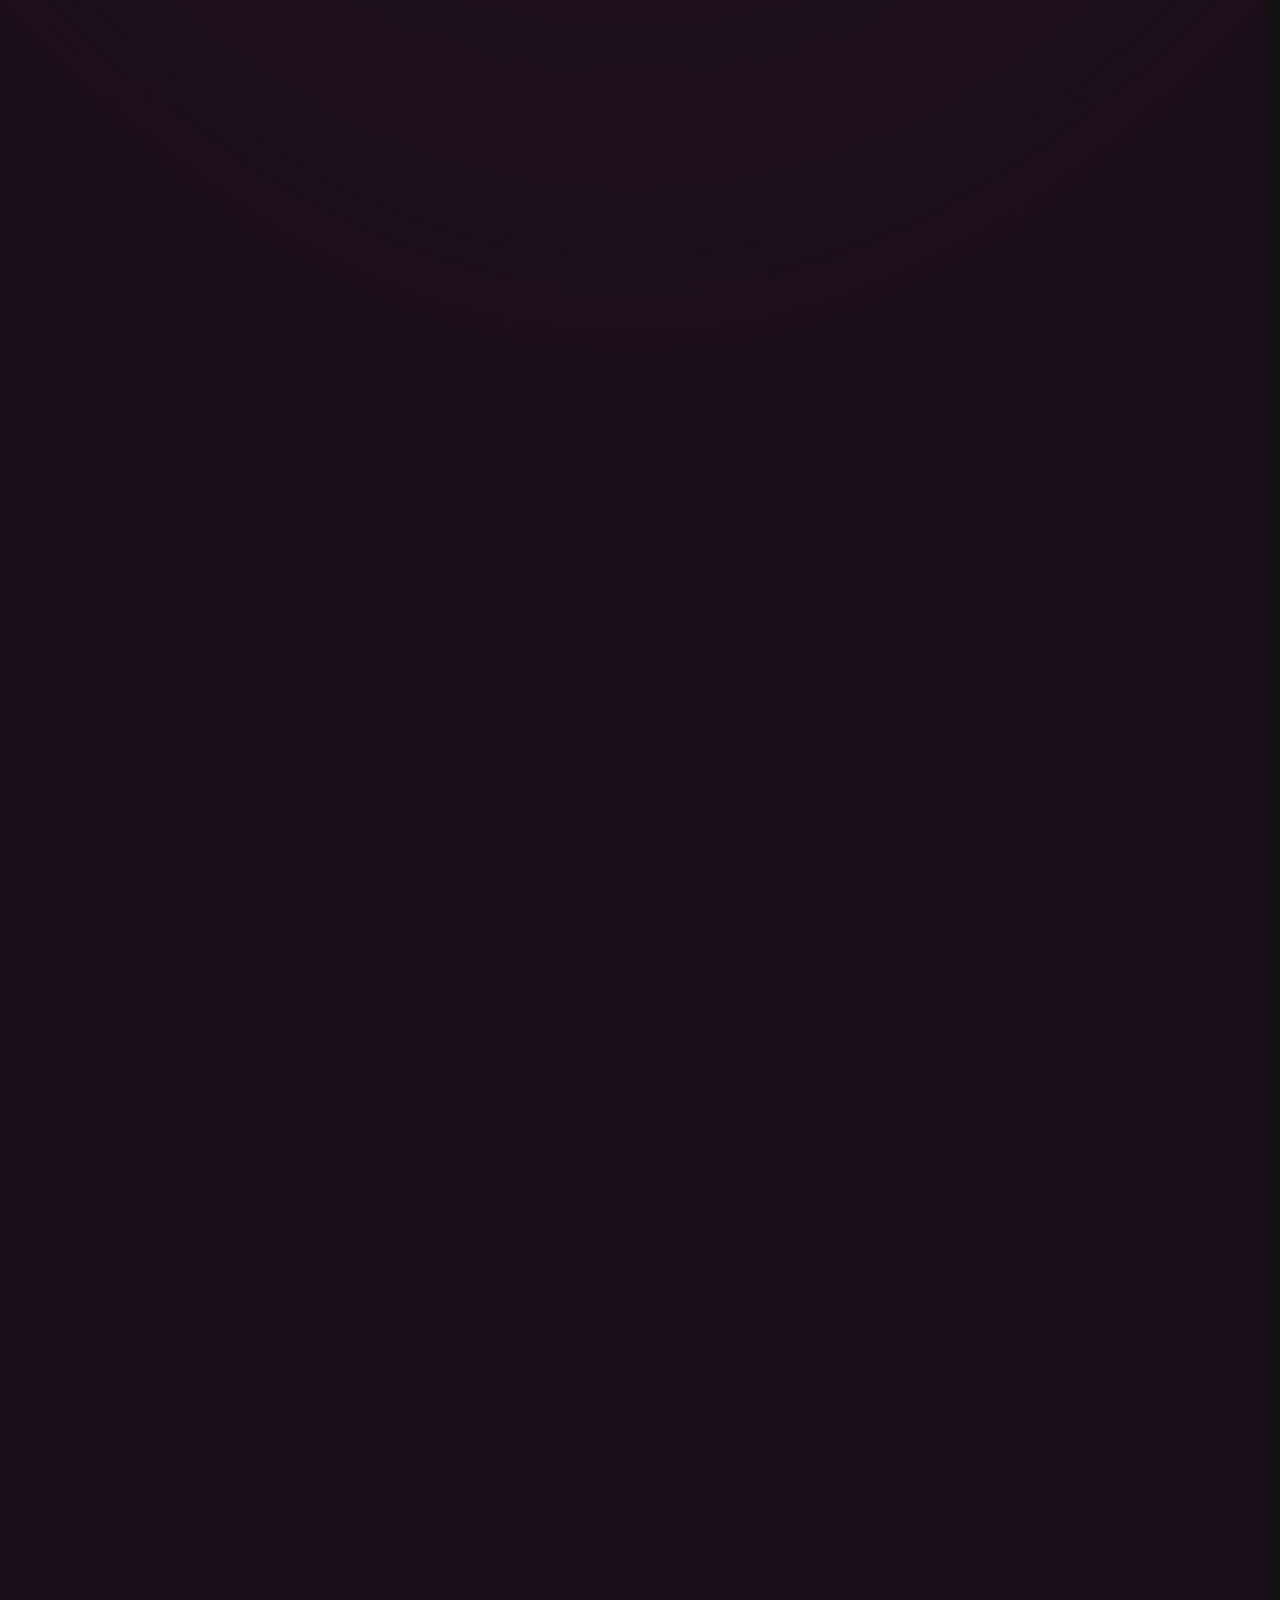
==== commit 1ef62d44: "v11: cinematic letter reveal (letter rises fully out, scene dims) + pinker envelope" ====
--- a/index.html
+++ b/index.html
@@ -8,8 +8,8 @@
 <link rel="icon" href="assets/icons.svg" type="image/svg+xml">
 <link rel="preload" href="assets/vazirmatn.woff2" as="font" type="font/woff2" crossorigin>
 <link rel="preload" href="assets/naskh.ttf" as="font" type="font/ttf" crossorigin>
-<link rel="stylesheet" href="experience.css?v=20261019-10">
-<script defer src="content.js?v=20261019-10"></script><script defer src="experience.js?v=20261019-10"></script>
+<link rel="stylesheet" href="experience.css?v=20261019-11">
+<script defer src="content.js?v=20261019-11"></script><script defer src="experience.js?v=20261019-11"></script>
 </head><body class="intro-visible">
 <div id="story-intro" role="dialog" aria-modal="true" aria-labelledby="intro-title">
  <div class="intro-backdrop" aria-hidden="true"></div><div class="intro-content">
--- a/experience.css
+++ b/experience.css
@@ -167,3 +167,13 @@
 .chapter h2{font-size:clamp(33px,8.8vw,44px)}
 #hold-pct{font-size:21px}
 .vault-intro,.privacy-note{font-size:11.5px}
+
+/* ===== v11 · cinematic letter reveal + pinker envelope ===== */
+.env-back{background:linear-gradient(160deg,#ffc9d8,#ff9eb8 60%,#fb7ba0)}
+.env-pocket{background:linear-gradient(165deg,#ffd6e2,#ffa9c2 55%,#f75f8e)}
+.env-flap{background:linear-gradient(180deg,#ffe3ec,#ffb1c9 60%,#fb7ba0)}
+.opening .overline,.opening #intro-title,.opening .intro-sub,.opening .intro-foot,.opening #intro-start{opacity:0;pointer-events:none;transition:opacity .45s ease}
+.opening .env-flap{transform:rotateX(180deg);opacity:0;transition:transform .6s var(--ease),opacity .45s .25s ease}
+.opening .env-seal{transform:translate(-50%,5px) scale(.6) rotate(-30deg);opacity:0}
+.opening .env-note{transform:translateY(-112%) scale(1.04);box-shadow:0 22px 55px rgba(255,110,145,.42),0 6px 18px rgba(120,60,20,.18);transition:transform .9s .3s var(--ease),box-shadow .6s .5s ease}
+.opening .intro-object{transform:translateY(14px);transition:transform .8s .2s var(--ease)}
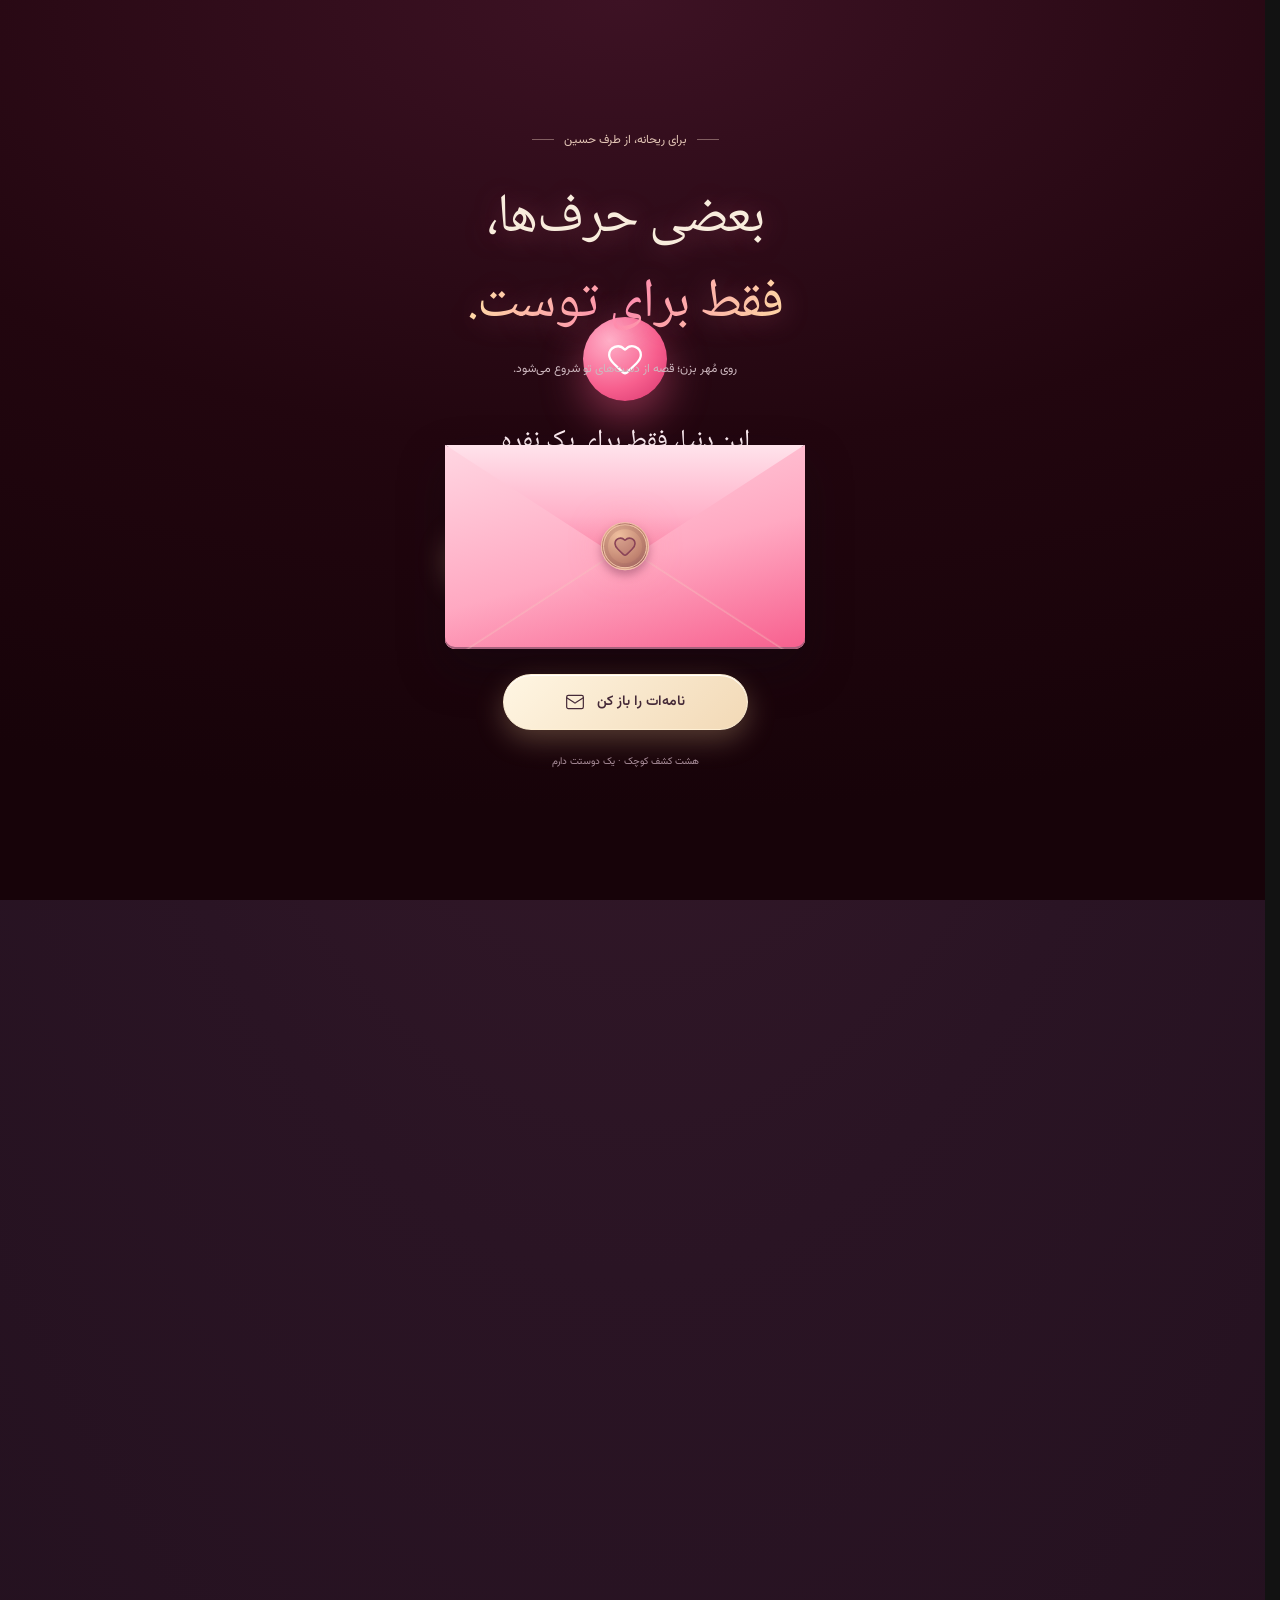
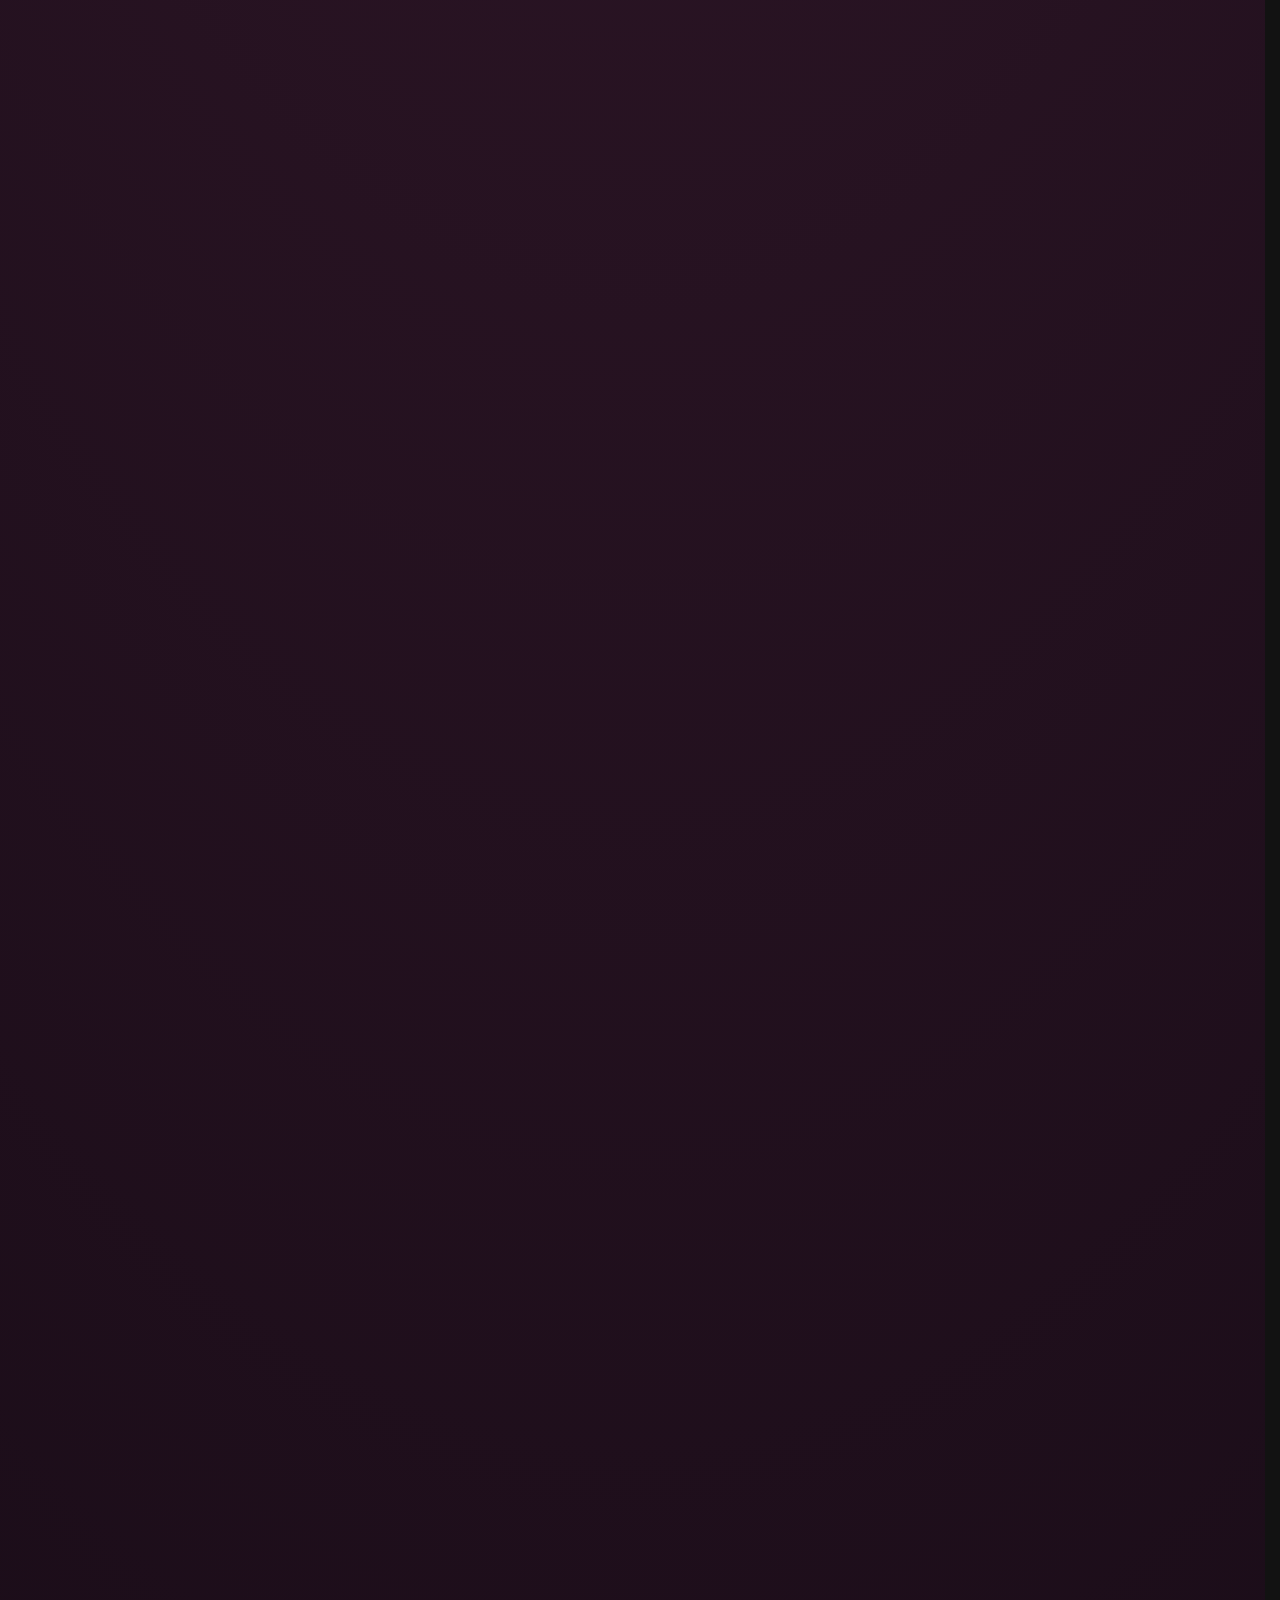
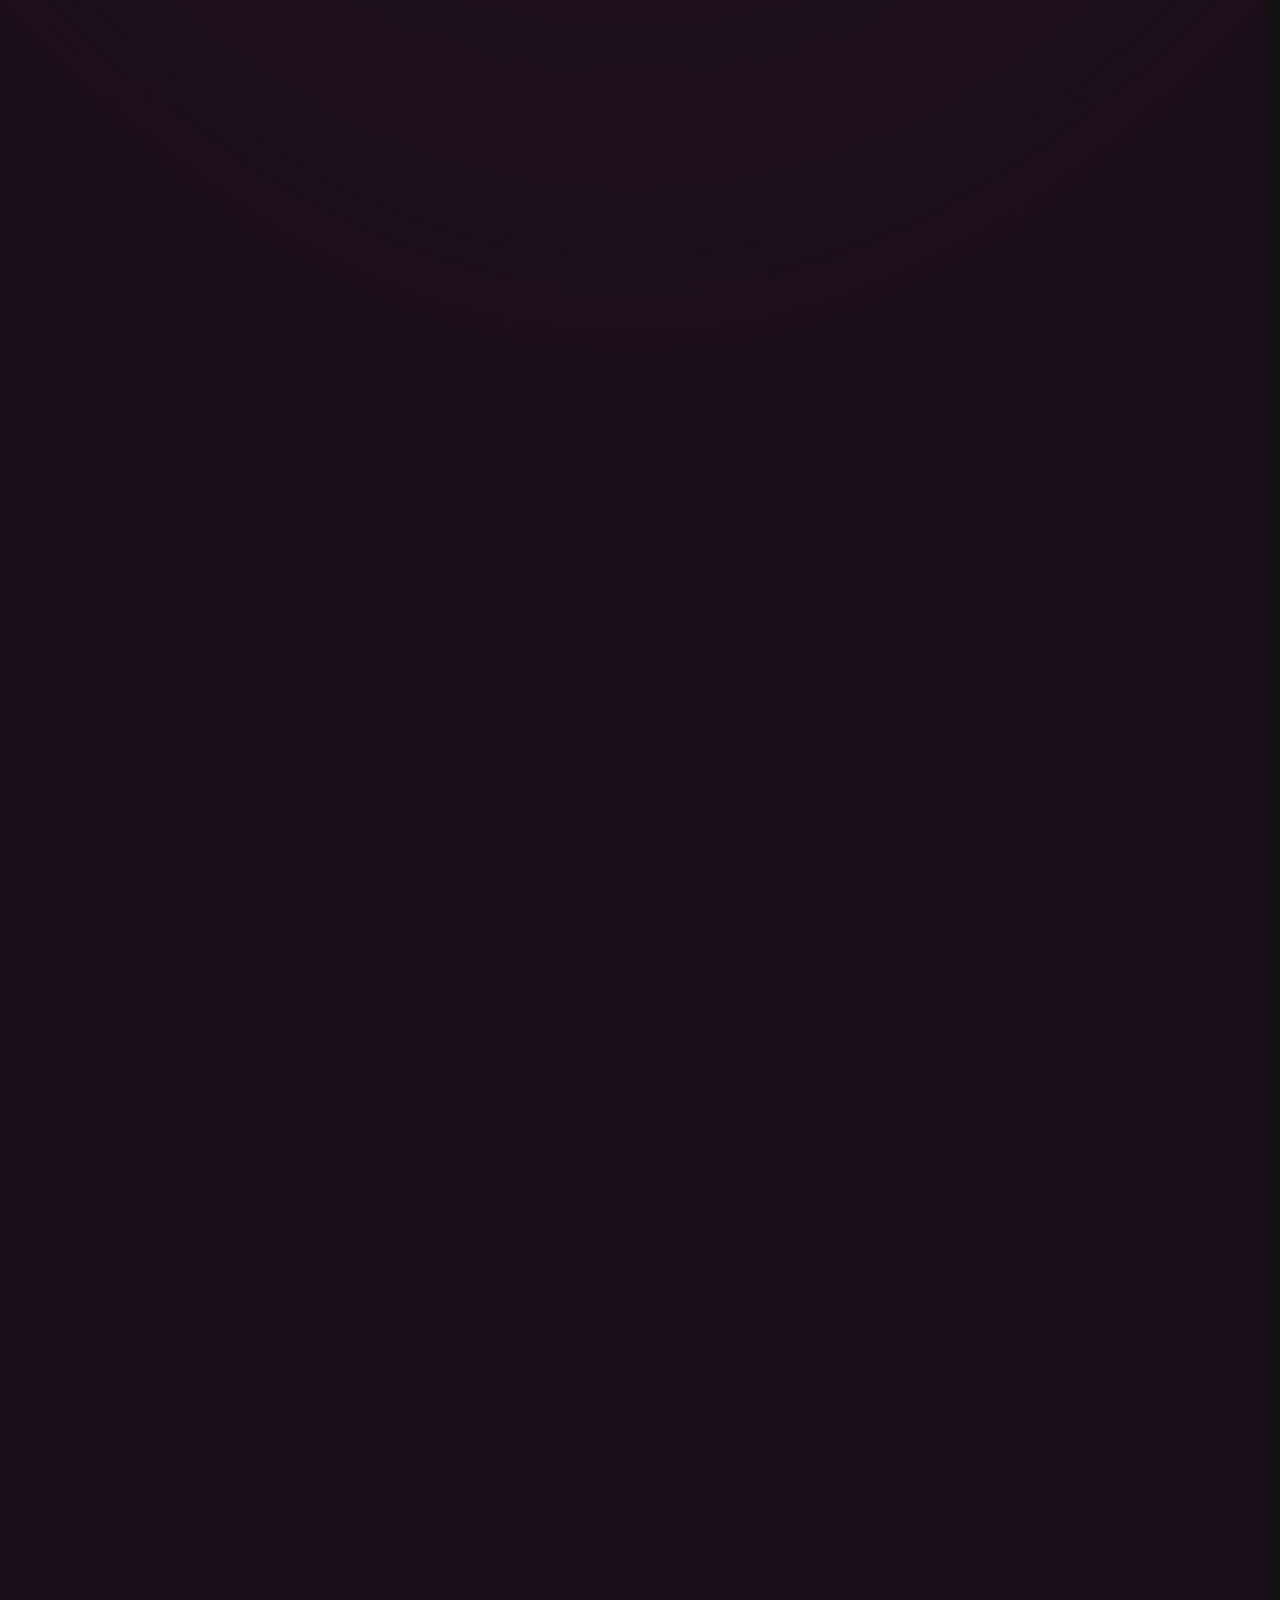
==== commit 1aeb768a: "v13: bulletproof gate - runs before any content, digit normalization, no reload loop" ====
--- a/index.html
+++ b/index.html
@@ -4,13 +4,41 @@
 <meta name="theme-color" content="#21131f"><meta name="color-scheme" content="dark">
 <meta name="description" content="برای ریحانه، از طرف حسین؛ هشت کشف کوچک و یک دوستت دارم.">
 <title>ریحانه | یک قصه برای دو نفر</title>
-<script>history.scrollRestoration='manual';window.__entryHash=location.hash;if(location.hash)history.replaceState(null,'',location.pathname+location.search);</script>
+<script>history.scrollRestoration='manual';window.__entryHash=location.hash;if(location.hash)history.replaceState(null,'',location.pathname+location.search);try{var u=localStorage.getItem('reyhaneh.unlocked')==='1';document.documentElement.classList.add(u?'unlocked':'locked')}catch(e){document.documentElement.classList.add('locked')}</script><style>html.locked #story-intro,html.locked #story,html.locked .journey-nav,html.locked #sound-toggle{visibility:hidden!important}</style>
 <link rel="icon" href="assets/icons.svg" type="image/svg+xml">
 <link rel="preload" href="assets/vazirmatn.woff2" as="font" type="font/woff2" crossorigin>
 <link rel="preload" href="assets/naskh.ttf" as="font" type="font/ttf" crossorigin>
-<link rel="stylesheet" href="experience.css?v=20261019-11">
-<script defer src="content.js?v=20261019-11"></script><script defer src="experience.js?v=20261019-11"></script>
+<link rel="stylesheet" href="experience.css?v=20261019-13">
+<script defer src="content.js?v=20261019-13"></script><script defer src="experience.js?v=20261019-13"></script>
 </head><body class="intro-visible">
+<div id="gate-lock" role="dialog" aria-modal="true" aria-labelledby="gate-title">
+ <div class="gate-card">
+  <span class="gate-heart"><svg class="icon" aria-hidden="true"><use href="assets/icons.svg#Heart"></use></svg></span>
+  <h2 id="gate-title">این دنیا، فقط برای یک نفره</h2>
+  <p class="gate-sub">اگه اون نفری، رمز رو بزن و بیا تو</p>
+  <form id="gate-form" autocomplete="off" onsubmit="return false">
+   <input id="gate-input" type="password" inputmode="numeric" autocomplete="off" placeholder="رمز" aria-label="رمز ورود" dir="ltr">
+   <button class="btn ivory" type="submit">بازش کن</button>
+  </form>
+  <p class="gate-error" id="gate-error" role="alert" hidden>این رمز نیست؛ دوباره تلاش کن</p>
+ </div>
+</div>
+<script>
+/* Gate runs immediately and independently, before any story content is seen. */
+(function(){var gate=document.getElementById('gate-lock');if(!gate)return;var root=document.documentElement;
+if(root.classList.contains('unlocked')){gate.remove();return}
+var SHA='e8bd7957a6e9cdcbccec9465f0f1557c33beee621bd1c708b9040559dd57100e',FNV=722053551;
+function norm(s){return s.replace(/[۰-۹]/g,function(d){return '۰۱۲۳۴۵۶۷۸۹'.indexOf(d)}).replace(/[٠-٩]/g,function(d){return '٠١٢٣٤٥٦٧٨٩'.indexOf(d)}).replace(/\s+/g,'')}
+function fnv(s){var h=0x811c9dc5;for(var i=0;i<s.length;i++){h^=s.charCodeAt(i);h=Math.imul(h,0x01000193)>>>0}return h}
+function open(){try{localStorage.setItem('reyhaneh.unlocked','1')}catch(e){}root.classList.remove('locked');root.classList.add('unlocked');gate.classList.add('leaving');setTimeout(function(){gate.remove()},560)}
+var form=document.getElementById('gate-form'),input=document.getElementById('gate-input'),error=document.getElementById('gate-error');
+form.addEventListener('submit',function(e){e.preventDefault();var v=norm(input.value);if(!v)return;
+function done(ok){if(ok)open();else{error.hidden=false;gate.classList.remove('shake');void gate.offsetWidth;gate.classList.add('shake');input.select()}}
+if(window.crypto&&crypto.subtle&&crypto.subtle.digest){crypto.subtle.digest('SHA-256',new TextEncoder().encode(v)).then(function(buf){done([].map.call(new Uint8Array(buf),function(b){return b.toString(16).padStart(2,'0')}).join('')===SHA||fnv(v)===FNV)}).catch(function(){done(fnv(v)===FNV)})}
+else done(fnv(v)===FNV)});
+setTimeout(function(){try{input.focus({preventScroll:true})}catch(e){}},450);
+})();
+</script>
 <div id="story-intro" role="dialog" aria-modal="true" aria-labelledby="intro-title">
  <div class="intro-backdrop" aria-hidden="true"></div><div class="intro-content">
  <p class="overline">برای ریحانه، از طرف حسین</p>
--- a/experience.css
+++ b/experience.css
@@ -177,3 +177,22 @@
 .opening .env-seal{transform:translate(-50%,5px) scale(.6) rotate(-30deg);opacity:0}
 .opening .env-note{transform:translateY(-112%) scale(1.04);box-shadow:0 22px 55px rgba(255,110,145,.42),0 6px 18px rgba(120,60,20,.18);transition:transform .9s .3s var(--ease),box-shadow .6s .5s ease}
 .opening .intro-object{transform:translateY(14px);transition:transform .8s .2s var(--ease)}
+
+/* ===== v12 · private gate ===== */
+#gate-lock{position:fixed;inset:0;z-index:200;display:flex;align-items:center;justify-content:center;padding:24px;background:radial-gradient(120% 90% at 50% 0%,#3d1224 0%,#22060f 55%,#170309 100%);transition:opacity .5s ease}
+html.unlocked #gate-lock{display:none}
+#gate-lock.leaving{opacity:0;pointer-events:none}
+.gate-card{width:min(360px,100%);text-align:center;color:#ffeef3}
+.gate-heart{display:grid;place-items:center;width:84px;height:84px;margin:0 auto 20px;border-radius:50%;background:radial-gradient(circle at 32% 28%,#ffb1c9,#f75f8e 58%,#d6336c);box-shadow:0 18px 44px rgba(247,95,142,.45);animation:gate-pulse 2.2s ease-in-out infinite}
+.gate-heart .icon{width:38px;height:38px;color:#fff}
+@keyframes gate-pulse{0%,100%{transform:scale(1)}50%{transform:scale(1.07)}}
+.gate-card h2{font:600 26px/1.6 Naskh;margin:0 0 8px}
+.gate-sub{margin:0 0 24px;color:#f3b8c9;font-size:14px}
+#gate-form{display:flex;gap:10px;justify-content:center;align-items:stretch}
+#gate-input{width:150px;padding:12px 14px;border-radius:999px;border:1px solid rgba(255,177,201,.45);background:rgba(255,255,255,.08);color:#fff;font:600 18px/1 Vazirmatn;text-align:center;letter-spacing:.35em;outline:none}
+#gate-input:focus{border-color:#ff9eb8;background:rgba(255,255,255,.13)}
+#gate-input::placeholder{letter-spacing:0;font-size:13px;color:#c98a9e}
+.gate-error{margin:16px 0 0;color:#ff8fab;font-size:13px}
+#gate-lock.shake .gate-card{animation:gate-shake .45s ease}
+@keyframes gate-shake{0%,100%{transform:translateX(0)}20%{transform:translateX(-9px)}40%{transform:translateX(8px)}60%{transform:translateX(-6px)}80%{transform:translateX(4px)}}
+@media(prefers-reduced-motion:reduce){.gate-heart{animation:none}#gate-lock.shake .gate-card{animation:none}}
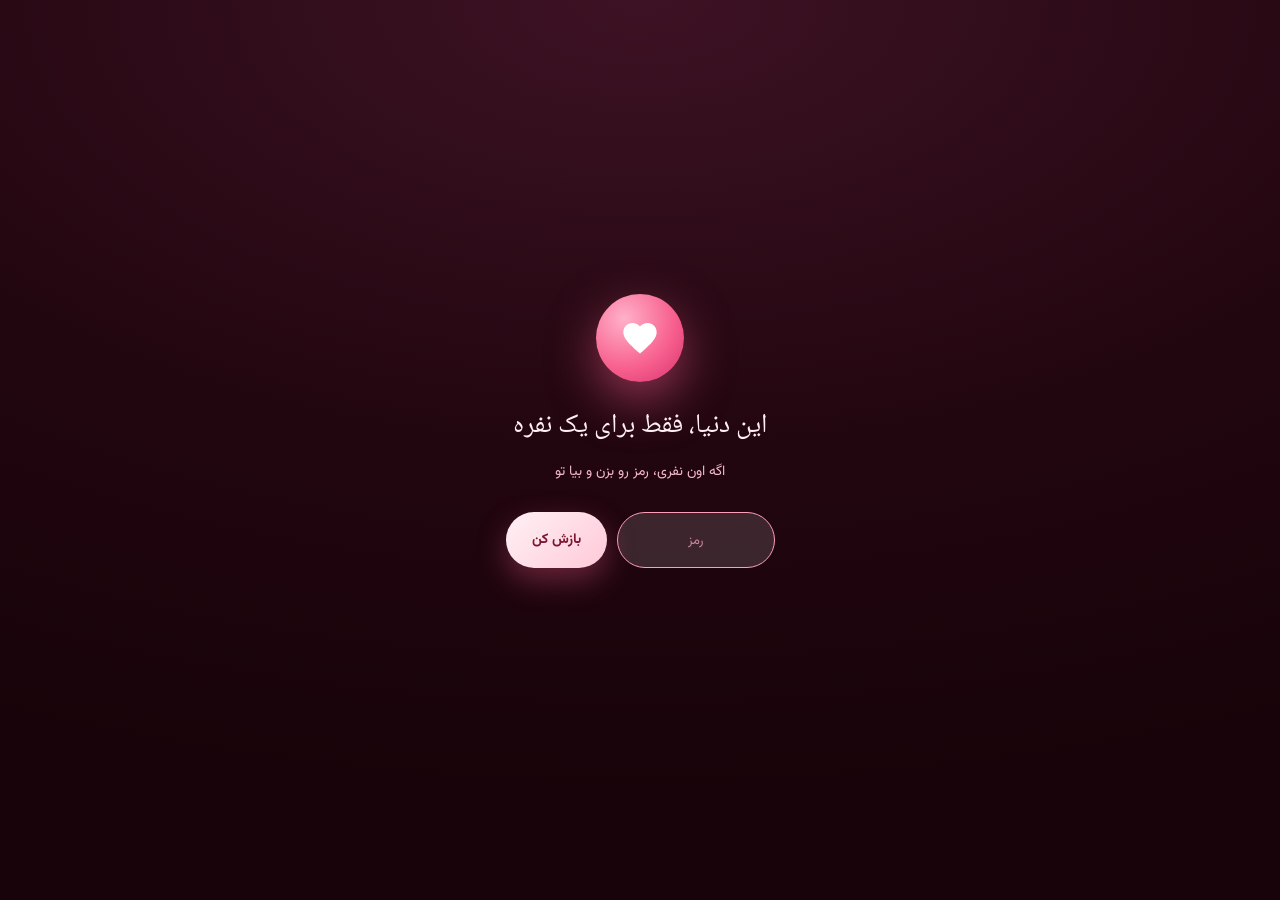
==== commit 360cd3cb: "v14: separate gate page - index is only the lock, story lives behind the password" ====
--- a/index.html
+++ b/index.html
@@ -1,108 +1,64 @@
 <!doctype html>
 <html lang="fa" dir="rtl"><head>
 <meta charset="utf-8"><meta name="viewport" content="width=device-width,initial-scale=1,viewport-fit=cover">
-<meta name="theme-color" content="#21131f"><meta name="color-scheme" content="dark">
-<meta name="description" content="برای ریحانه، از طرف حسین؛ هشت کشف کوچک و یک دوستت دارم.">
+<meta name="theme-color" content="#22060f"><meta name="color-scheme" content="dark">
+<meta name="robots" content="noindex,nofollow">
 <title>ریحانه | یک قصه برای دو نفر</title>
-<script>history.scrollRestoration='manual';window.__entryHash=location.hash;if(location.hash)history.replaceState(null,'',location.pathname+location.search);try{var u=localStorage.getItem('reyhaneh.unlocked')==='1';document.documentElement.classList.add(u?'unlocked':'locked')}catch(e){document.documentElement.classList.add('locked')}</script><style>html.locked #story-intro,html.locked #story,html.locked .journey-nav,html.locked #sound-toggle{visibility:hidden!important}</style>
+<script>try{if(localStorage.getItem('reyhaneh.unlocked')==='1')location.replace('story.html')}catch(e){}</script>
 <link rel="icon" href="assets/icons.svg" type="image/svg+xml">
-<link rel="preload" href="assets/vazirmatn.woff2" as="font" type="font/woff2" crossorigin>
-<link rel="preload" href="assets/naskh.ttf" as="font" type="font/ttf" crossorigin>
-<link rel="stylesheet" href="experience.css?v=20261019-13">
-<script defer src="content.js?v=20261019-13"></script><script defer src="experience.js?v=20261019-13"></script>
-</head><body class="intro-visible">
-<div id="gate-lock" role="dialog" aria-modal="true" aria-labelledby="gate-title">
- <div class="gate-card">
-  <span class="gate-heart"><svg class="icon" aria-hidden="true"><use href="assets/icons.svg#Heart"></use></svg></span>
-  <h2 id="gate-title">این دنیا، فقط برای یک نفره</h2>
-  <p class="gate-sub">اگه اون نفری، رمز رو بزن و بیا تو</p>
-  <form id="gate-form" autocomplete="off" onsubmit="return false">
-   <input id="gate-input" type="password" inputmode="numeric" autocomplete="off" placeholder="رمز" aria-label="رمز ورود" dir="ltr">
-   <button class="btn ivory" type="submit">بازش کن</button>
-  </form>
-  <p class="gate-error" id="gate-error" role="alert" hidden>این رمز نیست؛ دوباره تلاش کن</p>
- </div>
-</div>
+<style>
+@font-face{font-family:Vazirmatn;src:url('assets/vazirmatn.woff2') format('woff2');font-weight:100 900;font-display:swap}
+@font-face{font-family:Naskh;src:url('assets/naskh.ttf') format('truetype');font-weight:400 700;font-display:swap}
+*{box-sizing:border-box}
+html,body{height:100%}
+body{margin:0;display:flex;align-items:center;justify-content:center;padding:24px;font-family:Vazirmatn,system-ui,sans-serif;color:#ffeef3;background:radial-gradient(120% 90% at 50% 0%,#3d1224 0%,#22060f 55%,#170309 100%);overflow:hidden}
+.petals{position:fixed;inset:0;pointer-events:none;overflow:hidden}
+.petals i{position:absolute;top:-4vh;width:13px;height:17px;border-radius:80% 4px 80% 4px;background:linear-gradient(145deg,rgba(255,183,205,.75),rgba(214,51,108,.5));opacity:0;animation:fall linear infinite}
+@keyframes fall{0%{transform:translate3d(0,-4vh,0) rotate(0);opacity:0}10%{opacity:.8}92%{opacity:.55}100%{transform:translate3d(var(--sway,30px),104vh,0) rotate(310deg);opacity:0}}
+.card{position:relative;width:min(370px,100%);text-align:center;transition:opacity .5s ease,transform .5s ease}
+.card.leaving{opacity:0;transform:scale(.97)}
+.heart{display:grid;place-items:center;width:88px;height:88px;margin:0 auto 22px;border-radius:50%;background:radial-gradient(circle at 32% 28%,#ffb1c9,#f75f8e 58%,#d6336c);box-shadow:0 18px 48px rgba(247,95,142,.5);animation:pulse 2.2s ease-in-out infinite}
+.heart svg{width:40px;height:40px;fill:#fff}
+@keyframes pulse{0%,100%{transform:scale(1)}50%{transform:scale(1.08)}}
+h1{font-family:Naskh,serif;font-weight:600;font-size:27px;line-height:1.7;margin:0 0 8px}
+.sub{margin:0 0 26px;color:#f3b8c9;font-size:14px;line-height:2}
+form{display:flex;gap:10px;justify-content:center}
+input{width:158px;padding:13px 14px;border-radius:999px;border:1px solid rgba(255,177,201,.45);background:rgba(255,255,255,.08);color:#fff;font-family:Vazirmatn,sans-serif;font-weight:700;font-size:18px;text-align:center;letter-spacing:.35em;outline:none}
+input:focus{border-color:#ff9eb8;background:rgba(255,255,255,.13)}
+input::placeholder{letter-spacing:0;font-size:13px;font-weight:400;color:#c98a9e}
+button{padding:13px 26px;border:0;border-radius:999px;background:linear-gradient(135deg,#fff1f4,#ffc9d8);color:#7c1530;font-family:Vazirmatn,sans-serif;font-weight:700;font-size:14px;cursor:pointer;box-shadow:0 12px 30px rgba(247,95,142,.35)}
+button:active{transform:scale(.97)}
+.error{margin:18px 0 0;color:#ff8fab;font-size:13px;min-height:20px}
+.card.shake{animation:shake .45s ease}
+@keyframes shake{0%,100%{transform:translateX(0)}20%{transform:translateX(-9px)}40%{transform:translateX(8px)}60%{transform:translateX(-6px)}80%{transform:translateX(4px)}}
+@media(prefers-reduced-motion:reduce){.heart,.petals i{animation:none}.petals{display:none}}
+</style>
+</head><body>
+<div class="petals" id="petals" aria-hidden="true"></div>
+<main class="card" id="card">
+ <span class="heart"><svg viewBox="0 0 24 24" aria-hidden="true"><path d="M12 21.35l-1.45-1.32C5.4 15.36 2 12.28 2 8.5 2 5.42 4.42 3 7.5 3c1.74 0 3.41.81 4.5 2.09C13.09 3.81 14.76 3 16.5 3 19.58 3 22 5.42 22 8.5c0 3.78-3.4 6.86-8.55 11.54L12 21.35z"/></svg></span>
+ <h1>این دنیا، فقط برای یک نفره</h1>
+ <p class="sub">اگه اون نفری، رمز رو بزن و بیا تو</p>
+ <form id="form" autocomplete="off" onsubmit="return false">
+  <input id="input" type="password" inputmode="numeric" autocomplete="off" placeholder="رمز" aria-label="رمز ورود" dir="ltr">
+  <button type="submit" id="btn">بازش کن</button>
+ </form>
+ <p class="error" id="error" role="alert"></p>
+</main>
 <script>
-/* Gate runs immediately and independently, before any story content is seen. */
-(function(){var gate=document.getElementById('gate-lock');if(!gate)return;var root=document.documentElement;
-if(root.classList.contains('unlocked')){gate.remove();return}
+(function(){
 var SHA='e8bd7957a6e9cdcbccec9465f0f1557c33beee621bd1c708b9040559dd57100e',FNV=722053551;
+var petals=document.getElementById('petals');
+if(!matchMedia('(prefers-reduced-motion: reduce)').matches){for(var i=0;i<14;i++){var p=document.createElement('i');p.style.cssText='left:'+(Math.random()*98)+'%;--sway:'+(Math.random()*70-35)+'px;animation-duration:'+(8+Math.random()*8)+'s;animation-delay:'+(-Math.random()*14)+'s';petals.append(p)}}
 function norm(s){return s.replace(/[۰-۹]/g,function(d){return '۰۱۲۳۴۵۶۷۸۹'.indexOf(d)}).replace(/[٠-٩]/g,function(d){return '٠١٢٣٤٥٦٧٨٩'.indexOf(d)}).replace(/\s+/g,'')}
 function fnv(s){var h=0x811c9dc5;for(var i=0;i<s.length;i++){h^=s.charCodeAt(i);h=Math.imul(h,0x01000193)>>>0}return h}
-function open(){try{localStorage.setItem('reyhaneh.unlocked','1')}catch(e){}root.classList.remove('locked');root.classList.add('unlocked');gate.classList.add('leaving');setTimeout(function(){gate.remove()},560)}
-var form=document.getElementById('gate-form'),input=document.getElementById('gate-input'),error=document.getElementById('gate-error');
+var card=document.getElementById('card'),form=document.getElementById('form'),input=document.getElementById('input'),error=document.getElementById('error'),btn=document.getElementById('btn');
+function open(){try{localStorage.setItem('reyhaneh.unlocked','1')}catch(e){}btn.textContent='داره باز می‌شه…';card.classList.add('leaving');setTimeout(function(){location.replace('story.html')},480)}
+function wrong(){error.textContent='این رمز نیست؛ دوباره تلاش کن';card.classList.remove('shake');void card.offsetWidth;card.classList.add('shake');input.select()}
 form.addEventListener('submit',function(e){e.preventDefault();var v=norm(input.value);if(!v)return;
-function done(ok){if(ok)open();else{error.hidden=false;gate.classList.remove('shake');void gate.offsetWidth;gate.classList.add('shake');input.select()}}
-if(window.crypto&&crypto.subtle&&crypto.subtle.digest){crypto.subtle.digest('SHA-256',new TextEncoder().encode(v)).then(function(buf){done([].map.call(new Uint8Array(buf),function(b){return b.toString(16).padStart(2,'0')}).join('')===SHA||fnv(v)===FNV)}).catch(function(){done(fnv(v)===FNV)})}
-else done(fnv(v)===FNV)});
+if(window.crypto&&crypto.subtle&&crypto.subtle.digest){crypto.subtle.digest('SHA-256',new TextEncoder().encode(v)).then(function(buf){var hex=[].map.call(new Uint8Array(buf),function(b){return b.toString(16).padStart(2,'0')}).join('');(hex===SHA||fnv(v)===FNV)?open():wrong()}).catch(function(){fnv(v)===FNV?open():wrong()})}
+else{fnv(v)===FNV?open():wrong()}});
 setTimeout(function(){try{input.focus({preventScroll:true})}catch(e){}},450);
 })();
 </script>
-<div id="story-intro" role="dialog" aria-modal="true" aria-labelledby="intro-title">
- <div class="intro-backdrop" aria-hidden="true"></div><div class="intro-content">
- <p class="overline">برای ریحانه، از طرف حسین</p>
- <h1 id="intro-title">بعضی حرف‌ها،<br><em>فقط برای توست.</em></h1>
- <p class="intro-sub">روی مُهر بزن؛ قصه از دست‌های تو شروع می‌شود.</p>
- <button class="intro-object" id="intro-envelope" type="button" aria-label="مُهر پاکت را باز کن" aria-controls="story"><span class="paper-envelope" aria-hidden="true"><span class="env-back"></span><span class="env-note">ریحانه‌ام<br><small>این دل، برای توست.</small></span><span class="env-pocket"></span><span class="env-flap"></span><span class="env-seal"><svg class="icon"><use href="assets/icons.svg#Heart"></use></svg></span></span></button>
- <button class="btn ivory" id="intro-start" type="button">نامه‌ات را باز کن <svg class="icon" aria-hidden="true"><use href="assets/icons.svg#Mail"></use></svg></button>
- <p class="intro-foot">هشت کشف کوچک · یک دوستت دارم</p>
- </div></div>
-<main id="story" inert aria-hidden="true">
-<section class="hero" id="home">
- <img class="hero-image" src="assets/hero.webp" width="1600" height="1067" alt="گردباد گلبرگ‌ها دور یک قلب نورانی" decoding="async">
- <div class="hero-shade"></div><div class="hero-content"><p class="overline">یک قصه، فقط برای ما</p><h2 role="heading" aria-level="1">ریحانه<span>آرامِ جانِ من</span></h2><p class="hero-copy">این‌همه راه، این‌همه آدم؛<br>چه خوب که سهمِ من، تو شدی.</p><a class="btn ivory" href="#ch1">بیا، از اینجا شروع کنیم <svg class="icon" aria-hidden="true"><use href="assets/icons.svg#ArrowLeft"></use></svg></a><a class="scroll-hint" href="#ch1">آرام پایین بیا <svg class="icon" aria-hidden="true"><use href="assets/icons.svg#ChevronDown"></use></svg></a></div>
-</section>
-<nav class="journey-nav" aria-label="مسیر قصه"><button id="journey-open" type="button" aria-haspopup="dialog"><svg class="icon" aria-hidden="true"><use href="assets/icons.svg#BookOpen"></use></svg><span id="current-label">قصهٔ ما</span></button><div class="journey-track" aria-hidden="true"><span id="progress-fill"></span></div><span id="progress-count" aria-label="تعداد مراحل کامل‌شده">۰ از ۸</span></nav>
-<section class="chapter chapter-heart" id="ch1" data-chapter="1">
- <header class="chapter-head"><p class="eyebrow"><span>۱</span> از هشت کشف</p><h2>قلبم، پیشِ توست.</h2><p class="lead">نگهش دار. بعضی دل‌ها، با یک لمس آرام می‌گیرند.</p><span class="done-badge"><svg class="icon" aria-hidden="true"><use href="assets/icons.svg#Check"></use></svg>این تکه پیدا شد</span></header>
- <div class="scene heart-scene"><span class="scene-kicker">دل، به امانت</span><button id="hold-zone" type="button" aria-label="قلب را حدود سه ثانیه نگه دار" aria-describedby="hold-hint"><svg viewBox="0 0 100 100" aria-hidden="true">
-              <defs>
-                <clipPath id="heart-clip"><path d="M50 88C20 62 8 45 8 29.5 8 16.6 17.6 8 29.2 8 37.9 8 45.7 13.4 50 21.6 54.3 13.4 62.1 8 70.8 8 82.4 8 92 16.6 92 29.5 92 45 80 62 50 88Z"/></clipPath>
-                <linearGradient id="heart-grad" x1="0" y1="1" x2="0" y2="0">
-                  <stop offset="0%" stop-color="#962f57"/><stop offset="55%" stop-color="#d36b8b"/><stop offset="100%" stop-color="#ffd8c9"/>
-                </linearGradient>
-              </defs>
-              <path d="M50 88C20 62 8 45 8 29.5 8 16.6 17.6 8 29.2 8 37.9 8 45.7 13.4 50 21.6 54.3 13.4 62.1 8 70.8 8 82.4 8 92 16.6 92 29.5 92 45 80 62 50 88Z" fill="#d59caa22" stroke="#efb8be" stroke-width="1"/>
-              <g clip-path="url(#heart-clip)">
-                <rect id="heart-fill" x="0" y="100" width="100" height="100" fill="url(#heart-grad)"/>
-              </g>
-            </svg><img class="glass-heart" src="assets/glass-heart.webp" width="560" height="560" loading="lazy" alt=""><span id="hold-pct">۰٪</span></button><p class="hint" id="hold-hint">سه ثانیه نگهش دار؛ همین‌قدر نزدیک.</p><button class="text-button heart-replay" id="heart-replay" type="button" hidden>دوباره، با یک لمس</button><div class="revelation" ><p class="waiting">یک حرفِ نگفته، همین‌جا منتظر توست.</p><p class="verse" hidden>دلِ من در سبدی عشق به نیلِ تو سپرد<br>نگهش دار؛ به موسی شدنش می‌ارزد</p></div></div><a class="next-link" href="#ch2">کشف بعدی<svg class="icon" aria-hidden="true"><use href="assets/icons.svg#ArrowLeft"></use></svg></a></section>
-<section class="chapter chapter-letter" id="ch2" data-chapter="2"><header class="chapter-head"><p class="eyebrow"><span>۲</span> از هشت کشف</p><h2>چند خط، فقط برای تو.</h2><p class="lead">حرف‌هایی هست که هر بار باید جورِ دیگری گفت.</p><span class="done-badge"><svg class="icon" aria-hidden="true"><use href="assets/icons.svg#Check"></use></svg>این تکه پیدا شد</span></header>
- <div class="scene letter-scene" id="letter-stage"><div class="letter-closed" id="letter-closed"><button class="envelope-button" id="envelope" type="button" aria-label="باز کردن نامه‌های عاشقانه" aria-expanded="false" aria-controls="env-reader"><span class="paper-envelope" aria-hidden="true"><span class="env-back"></span><span class="env-note">ریحانه‌ام<br><small>این دل، برای توست.</small></span><span class="env-pocket"></span><span class="env-flap"></span><span class="env-seal"><svg class="icon"><use href="assets/icons.svg#Heart"></use></svg></span></span></button><p class="hint">روی مُهر بزن؛ این نامه برای توست.</p></div>
- <article class="letter-reader" id="env-reader" hidden><div class="letter-top"><span>از حسین، برای تو</span><button id="env-close" class="text-button" type="button">بستن <svg class="icon" aria-hidden="true"><use href="assets/icons.svg#X"></use></svg></button></div><p class="letter-title" id="letter-title"></p><p class="letter-verse" id="env-msg" tabindex="0" role="region" aria-label="متن نامه" aria-live="polite"></p><p class="letter-sign">با تمامِ دل، همسرت</p><div class="letter-controls"><button class="icon-button" id="env-prev" type="button" aria-label="نامهٔ قبلی"><svg class="icon" aria-hidden="true"><use href="assets/icons.svg#ArrowRight"></use></svg></button><span id="letter-count">۱ / ۲۷</span><button class="btn small" id="env-next" type="button">نامهٔ بعد <svg class="icon" aria-hidden="true"><use href="assets/icons.svg#ArrowLeft"></use></svg></button></div></article></div><a class="next-link" href="#ch3">کشف بعدی<svg class="icon" aria-hidden="true"><use href="assets/icons.svg#ArrowLeft"></use></svg></a></section>
-<section class="chapter chapter-wheel" id="ch3" data-chapter="3"><header class="chapter-head"><p class="eyebrow"><span>۳</span> از هشت کشف</p><h2>تو، به هزار نام.</h2><p class="lead">هر اسمت، یک جورِ تازه از دوست داشتن است.</p><span class="done-badge"><svg class="icon" aria-hidden="true"><use href="assets/icons.svg#Check"></use></svg>این تکه پیدا شد</span></header>
- <div class="scene wheel-scene"><div class="wheel-wrap"><span class="wheel-pointer"><svg class="icon" aria-hidden="true"><use href="assets/icons.svg#Heart"></use></svg></span><canvas id="wheel" width="720" height="720" role="img" aria-label="گردونهٔ هشت نام عاشقانه"></canvas><span class="wheel-hub"><svg class="icon" aria-hidden="true"><use href="assets/icons.svg#Heart"></use></svg></span></div><div class="wheel-result" aria-live="polite"><h3 id="wheel-name">امروز چه صدایت کنم؟</h3><p id="wheel-mean">یکی از نام‌هایی که فقط بین ماست.</p></div><button class="btn" id="wheel-spin" type="button">بچرخان <svg class="icon" aria-hidden="true"><use href="assets/icons.svg#RotateCcw"></use></svg></button></div><a class="next-link" href="#ch4">کشف بعدی<svg class="icon" aria-hidden="true"><use href="assets/icons.svg#ArrowLeft"></use></svg></a></section>
-<section class="chapter chapter-garden" id="ch4" data-chapter="4"><header class="chapter-head"><p class="eyebrow"><span>۴</span> از هشت کشف</p><h2>تو آمدی، بهار شد.</h2><p class="lead">ده گل بکار؛ برای تمام روزهایی که با تو سبز شدند.</p><span class="done-badge"><svg class="icon" aria-hidden="true"><use href="assets/icons.svg#Check"></use></svg>این تکه پیدا شد</span></header>
- <div class="scene garden-scene"><div id="garden" class="garden" role="group" aria-label="باغ ریحانه"><img src="assets/garden.webp" width="1200" height="800" loading="lazy" alt="باغی سبز در نور غروب، با گل‌های صورتی در دو سوی آن"><div id="flowers" aria-hidden="true"></div><button id="plant-flower" class="btn garden-plant" type="button">یک گل برای تو <svg class="icon" aria-hidden="true"><use href="assets/icons.svg#Flower2"></use></svg></button></div><p class="hint" id="garden-count">۰ از ۱۰ گل</p><div class="revelation" ><p class="waiting">یک حرفِ نگفته، همین‌جا منتظر توست.</p><p class="verse" hidden>هم‌قدم با من بیا این فصلِ حزن‌انگیز را<br>عشق زیبا می‌کند غمگینیِ پاییز را</p></div></div><a class="next-link" href="#ch5">کشف بعدی<svg class="icon" aria-hidden="true"><use href="assets/icons.svg#ArrowLeft"></use></svg></a></section>
-<section class="chapter chapter-night" id="ch5" data-chapter="5"><header class="chapter-head"><p class="eyebrow"><span>۵</span> از هشت کشف</p><h2>روشنیِ شب‌های من.</h2><p class="lead">هفت فانوس را روشن کن. بعضی شب‌ها، یک نفر کم دارند.</p><span class="done-badge"><svg class="icon" aria-hidden="true"><use href="assets/icons.svg#Check"></use></svg>این تکه پیدا شد</span></header>
- <div class="scene night-scene"><div id="sky" class="sky" aria-label="هفت فانوس شب"></div><p class="hint" id="sky-progress">۰ از ۷ فانوس روشن</p><div class="revelation" ><p class="waiting">یک حرفِ نگفته، همین‌جا منتظر توست.</p><p class="verse" hidden>چو از شوق تو یک شب خواب در چشمم نمی‌آید<br>اجازت ده که شب‌ها گرد کویت پاسبان باشم…</p></div></div><a class="next-link" href="#ch6">کشف بعدی<svg class="icon" aria-hidden="true"><use href="assets/icons.svg#ArrowLeft"></use></svg></a></section>
-<section class="chapter chapter-scratch" id="ch6" data-chapter="6"><header class="chapter-head"><p class="eyebrow"><span>۶</span> از هشت کشف</p><h2>یک قول، زیرِ غبار.</h2><p class="lead">زمان می‌گذرد؛ بعضی حرف‌ها سرِ جایشان می‌مانند.</p><span class="done-badge"><svg class="icon" aria-hidden="true"><use href="assets/icons.svg#Check"></use></svg>این تکه پیدا شد</span></header>
- <div class="scene scratch-scene"><div class="scratch-wrap"><p class="scratch-verse">به وصف هیچ کسی جز تو دم نخواهم زد<br>خوشا کسی که اگر شاعر است، شاعر توست</p><canvas id="scratch-canvas" aria-label="پوشش کارت؛ برای پیدا کردن عهد روی آن بکش"></canvas></div><p class="hint" id="scratch-pct">با انگشت، غبارِ روی قولم را کنار بزن.</p><button class="text-button" id="scratch-reveal" type="button">قولم را بخوان <svg class="icon" aria-hidden="true"><use href="assets/icons.svg#ArrowLeft"></use></svg></button><button class="text-button" id="scratch-replay" type="button" hidden>دوباره پیدایش کن</button></div><a class="next-link" href="#ch7">کشف بعدی<svg class="icon" aria-hidden="true"><use href="assets/icons.svg#ArrowLeft"></use></svg></a></section>
-<section class="chapter chapter-compass" id="ch7" data-chapter="7"><header class="chapter-head"><p class="eyebrow"><span>۷</span> از هشت کشف</p><h2>هر راه، به تو می‌رسد.</h2><p class="lead">دور هم که بشوم، دلم راه برگشت را بلد است.</p><span class="done-badge"><svg class="icon" aria-hidden="true"><use href="assets/icons.svg#Check"></use></svg>این تکه پیدا شد</span></header>
- <div class="scene compass-scene"><div class="compass-wrap"><img src="assets/compass-case.webp" width="650" height="650" loading="lazy" alt="بدنهٔ برنجی قطب‌نمای دلم"><svg viewBox="0 0 300 300" aria-hidden="true">
-              <circle cx="150" cy="150" r="142" fill="#251a2b" stroke="#b7986b" stroke-width="2"/>
-              <circle cx="150" cy="150" r="118" fill="none" stroke="#b7986b" stroke-width="1.5" stroke-dasharray="3 7"/>
-              <g font-family="Vazirmatn,Tahoma" font-weight="800" font-size="17" fill="#d9bf9c" text-anchor="middle">
-                <text x="150" y="64" class="compass-north">ریحانه</text>
-                <text x="235" y="157">سفر</text>
-                <text x="150" y="245">خواب</text>
-                <text x="65" y="157">دنیا</text>
-              </g>
-              <g id="needle">
-                <polygon points="150,84 162,150 150,168 138,150" fill="#ecb69a"/>
-                <polygon points="150,220 162,150 150,132 138,150" fill="#8b5668" opacity=".45"/>
-              </g>
-              <g transform="translate(150,150)">
-                <path d="M0 9.35 -0.65 8.72C-3.4 6.36 -5 4.78 -5 2.75 -5 1.08 -3.58 -0.35 -1.75 -0.35 -0.94 -0.35 -0.09 0.05 0 0.59 0.09 0.05 0.94 -0.35 1.75 -0.35 3.58 -0.35 5 1.08 5 2.75 5 4.78 3.4 6.36 0.65 8.72Z" transform="scale(1.6) translate(0,-4)" fill="#d7b78a" stroke="#f8d9a2" stroke-width=".8"/>
-              </g>
-              <circle cx="150" cy="150" r="7" fill="#d7b78a" stroke="#f8d9a2" stroke-width="2.5"/>
-            </svg></div><div class="compass-result" aria-live="polite"><h3 id="compass-word">راه خانه را بلدم.</h3><p id="compass-mean">بچرخان؛ ببین تهِ همهٔ راه‌ها کجاست.</p></div><button class="btn" id="compass-btn" type="button">دلم را راهی کن <svg class="icon" aria-hidden="true"><use href="assets/icons.svg#Compass"></use></svg></button><p class="mini-verse">مرا چون موج، دوری از تو ممکن نیست ای ساحل…</p></div><a class="next-link" href="#ch8">کشف بعدی<svg class="icon" aria-hidden="true"><use href="assets/icons.svg#ArrowLeft"></use></svg></a></section>
-<section class="chapter chapter-rain" id="ch8" data-chapter="8"><header class="chapter-head"><p class="eyebrow"><span>۸</span> از هشت کشف</p><h2>این بار، دلم را بگیر.</h2><p class="lead">سی ثانیه بازی؛ یا یک‌راست برویم سراغ حرفِ آخر.</p><span class="done-badge"><svg class="icon" aria-hidden="true"><use href="assets/icons.svg#Check"></use></svg>این تکه پیدا شد</span></header>
- <div class="scene rain-scene"><div class="game-top"><span>قلب‌ها <b id="tap-caught">۰</b></span><span>زمان <b id="tap-time">۳۰</b></span><span>رکورد <b id="tap-best">۰</b></span></div><div id="tap-stage" class="tap-stage"><div id="tap-start-wrap"><p>یک بار دیگر، دلم را ببر.</p><button class="btn" id="tap-start" type="button">شروعِ باران <svg class="icon" aria-hidden="true"><use href="assets/icons.svg#Heart"></use></svg></button></div></div><p id="tap-msg" class="hint" role="status">قلب‌های روشن را بگیر؛ از تیره‌ها بگذر.</p><button class="text-button" id="tap-skip" type="button">فقط حرفِ دلت را می‌خواهم <svg class="icon" aria-hidden="true"><use href="assets/icons.svg#ArrowLeft"></use></svg></button><div class="revelation" ><p class="waiting">یک حرفِ نگفته، همین‌جا منتظر توست.</p><p class="verse" hidden>پشت هر پنجره باشم، نظرم خیره به توست<br>در نگاهم تو فقط منظرهٔ دلخواهی!</p></div></div><a class="next-link" href="#finale">حرفِ آخر <svg class="icon" aria-hidden="true"><use href="assets/icons.svg#ArrowLeft"></use></svg></a></section>
-<section class="finale" id="finale"><p class="overline">تمام این قصه، برای همین لحظه بود</p><div class="final-heart"><svg class="icon" aria-hidden="true"><use href="assets/icons.svg#Heart"></use></svg></div><h2>آخرِ قصه،<br><em>باز هم تویی.</em></h2><div id="finale-lock"><p id="remaining-text">هشت تکهٔ قلب هنوز منتظر توست.</p><a id="next-missing" class="btn ivory" href="#ch1">برگردیم دنبال تکهٔ بعدی <svg class="icon" aria-hidden="true"><use href="assets/icons.svg#ArrowLeft"></use></svg></a></div><div id="finale-letter" hidden><p class="final-verse">چه زیبا می‌شود گاهی، به شخصی مبتلا گشتن<br>برای یک نفر ماندن، برای یک نفر مردن</p><p class="final-copy">ریحانه‌ام؛<br>این چند بازی، بهانه بود. دلم می‌خواست میان روزهای شلوغ، یک جای کوچک باشد که هر وقت بازش کردی، یادت بیاید: یکی هست که از داشتن تو، هنوز دلش گرم می‌شود.<br><strong>چه خوب که تو، هم‌سفرِ منی.</strong></p><span class="signature">حسین، با تمامِ دل</span><details class="voice-note"><summary>یک صدای آشنا <svg class="icon" aria-hidden="true"><use href="assets/icons.svg#Mail"></use></svg></summary><p>اگر پیام صوتی داری، همین‌جا انتخابش کن و گوش بده.</p><label class="file-label">انتخاب پیام صوتی<input id="voice-local" type="file" accept="audio/*"></label><audio id="voice-player" controls preload="none" hidden></audio></details></div></section>
-<section id="memory-vault" hidden><details class="vault-shell"><summary><span><svg class="icon" aria-hidden="true"><use href="assets/icons.svg#BookOpen"></use></svg> صندوقچهٔ خاطرات ما</span><svg class="icon" aria-hidden="true"><use href="assets/icons.svg#ChevronDown"></use></svg></summary><p class="vault-intro">قصه‌مان هنوز ادامه دارد. یک لحظه‌اش را اینجا نگه داریم؟</p><div class="vault-grid"><form id="vault-form"><label>اسم این خاطره<input id="vault-title" maxlength="65" placeholder="مثلاً: آن عصرِ بارانی" required></label><label>حرفی که بماند<textarea id="vault-body" maxlength="1200" rows="4" required placeholder="از همان چیزهای کوچکِ دوست‌داشتنی…"></textarea></label><div class="form-row"><label>عکس، اگر دوست داری<input id="vault-photo" type="file" accept="image/*"></label><label>برای یک روزِ آینده<input id="vault-date" type="date"></label></div><button class="btn ivory" type="submit">بماند برای ما <svg class="icon" aria-hidden="true"><use href="assets/icons.svg#Heart"></use></svg></button><p id="vault-status" class="hint" role="status"></p></form><div id="vault-items"></div></div><p class="privacy-note">این یادگاری‌ها فقط در مرورگر همین دستگاه می‌مانند؛ پاک‌کردن داده‌های مرورگر، آن‌ها را هم پاک می‌کند.</p></details></section>
-<footer>برای ریحانه، از طرف کسی که دلش پیش توست. <svg class="icon" aria-hidden="true"><use href="assets/icons.svg#Heart"></use></svg></footer>
-</main><button id="sound-toggle" class="sound-toggle icon-button" type="button" aria-label="روشن کردن صدای افکت‌ها" aria-pressed="false"><svg class="icon" aria-hidden="true"><use href="assets/icons.svg#VolumeX"></use></svg></button><div id="story-toast" role="status" aria-live="polite"></div>
-<dialog id="journey-dialog" aria-labelledby="journey-title"><div class="dialog-top"><h2 id="journey-title">کجای قصه‌ایم؟</h2><button id="journey-close" class="icon-button" type="button" aria-label="بستن مسیر قصه"><svg class="icon" aria-hidden="true"><use href="assets/icons.svg#X"></use></svg></button></div><p>هر کشف، یک تکه از قلب ما.</p><div id="journey-links"></div></dialog>
-</body></html>+</body></html>
